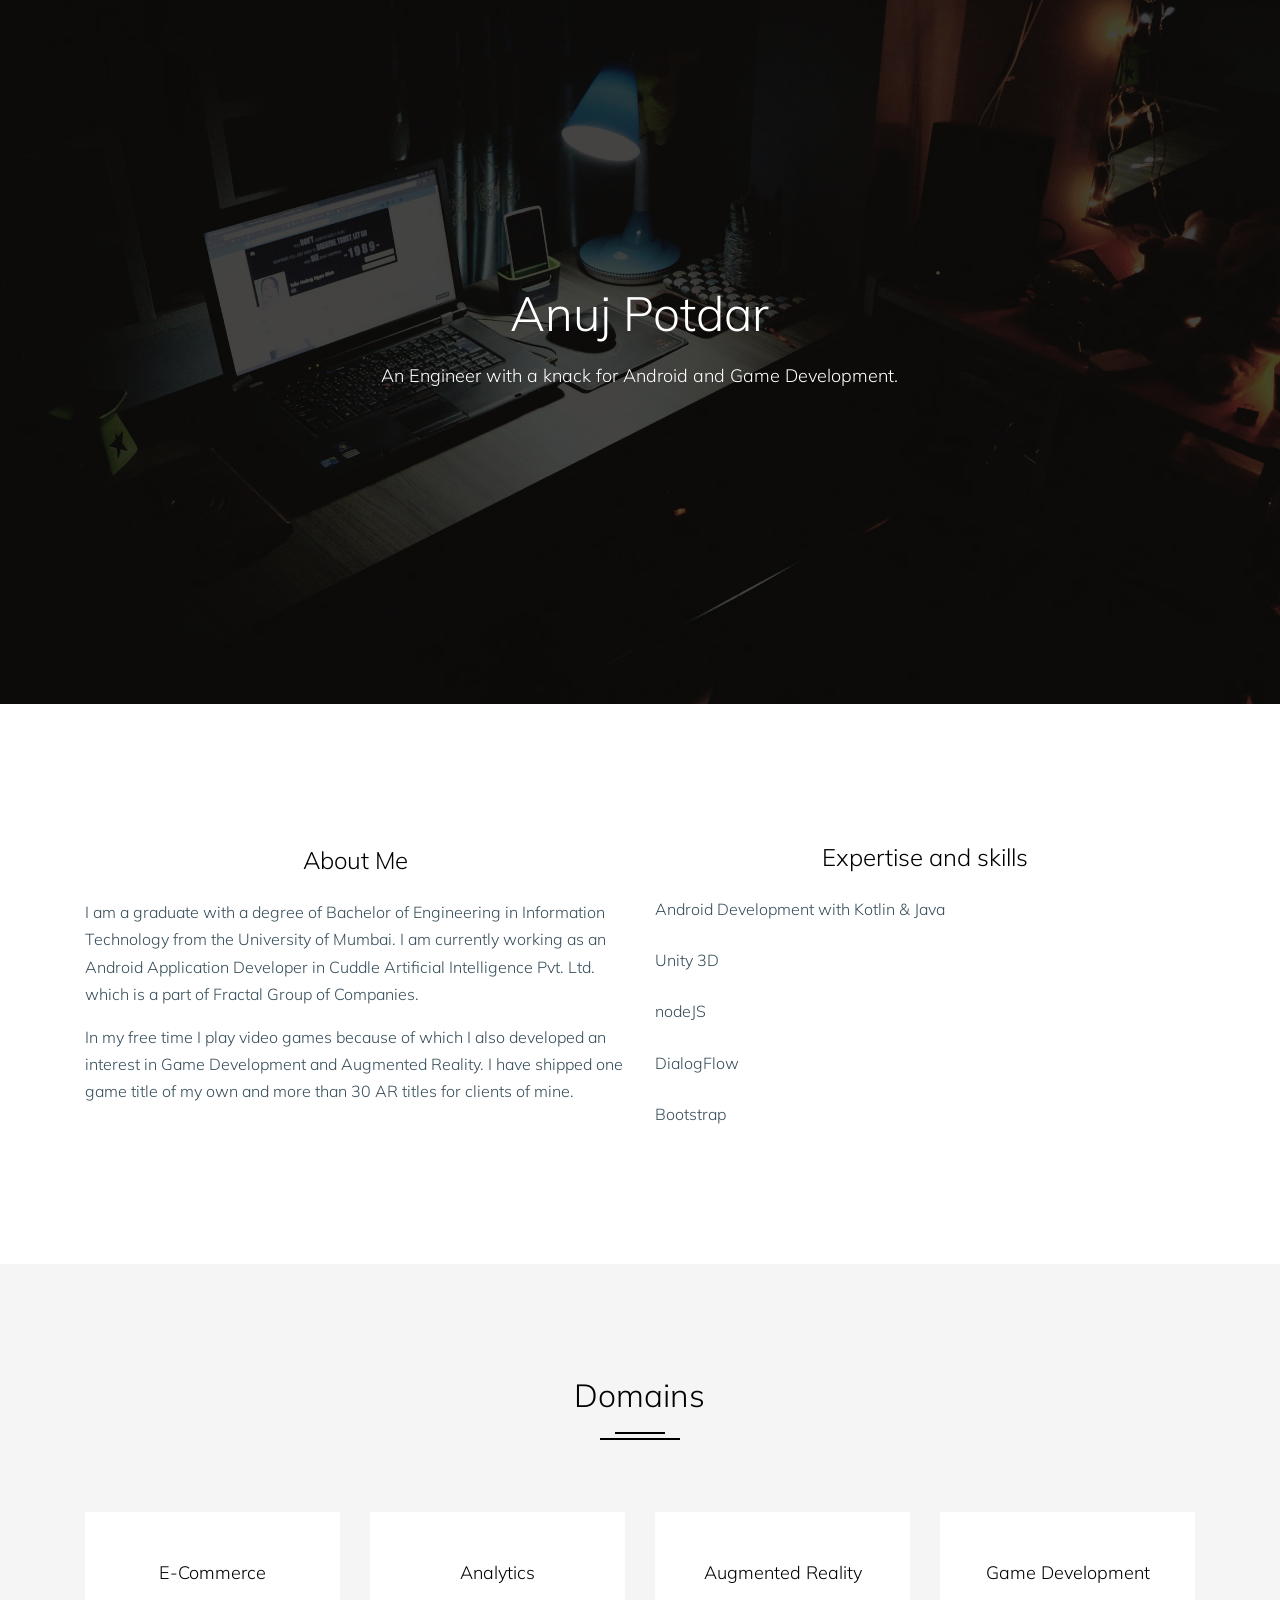
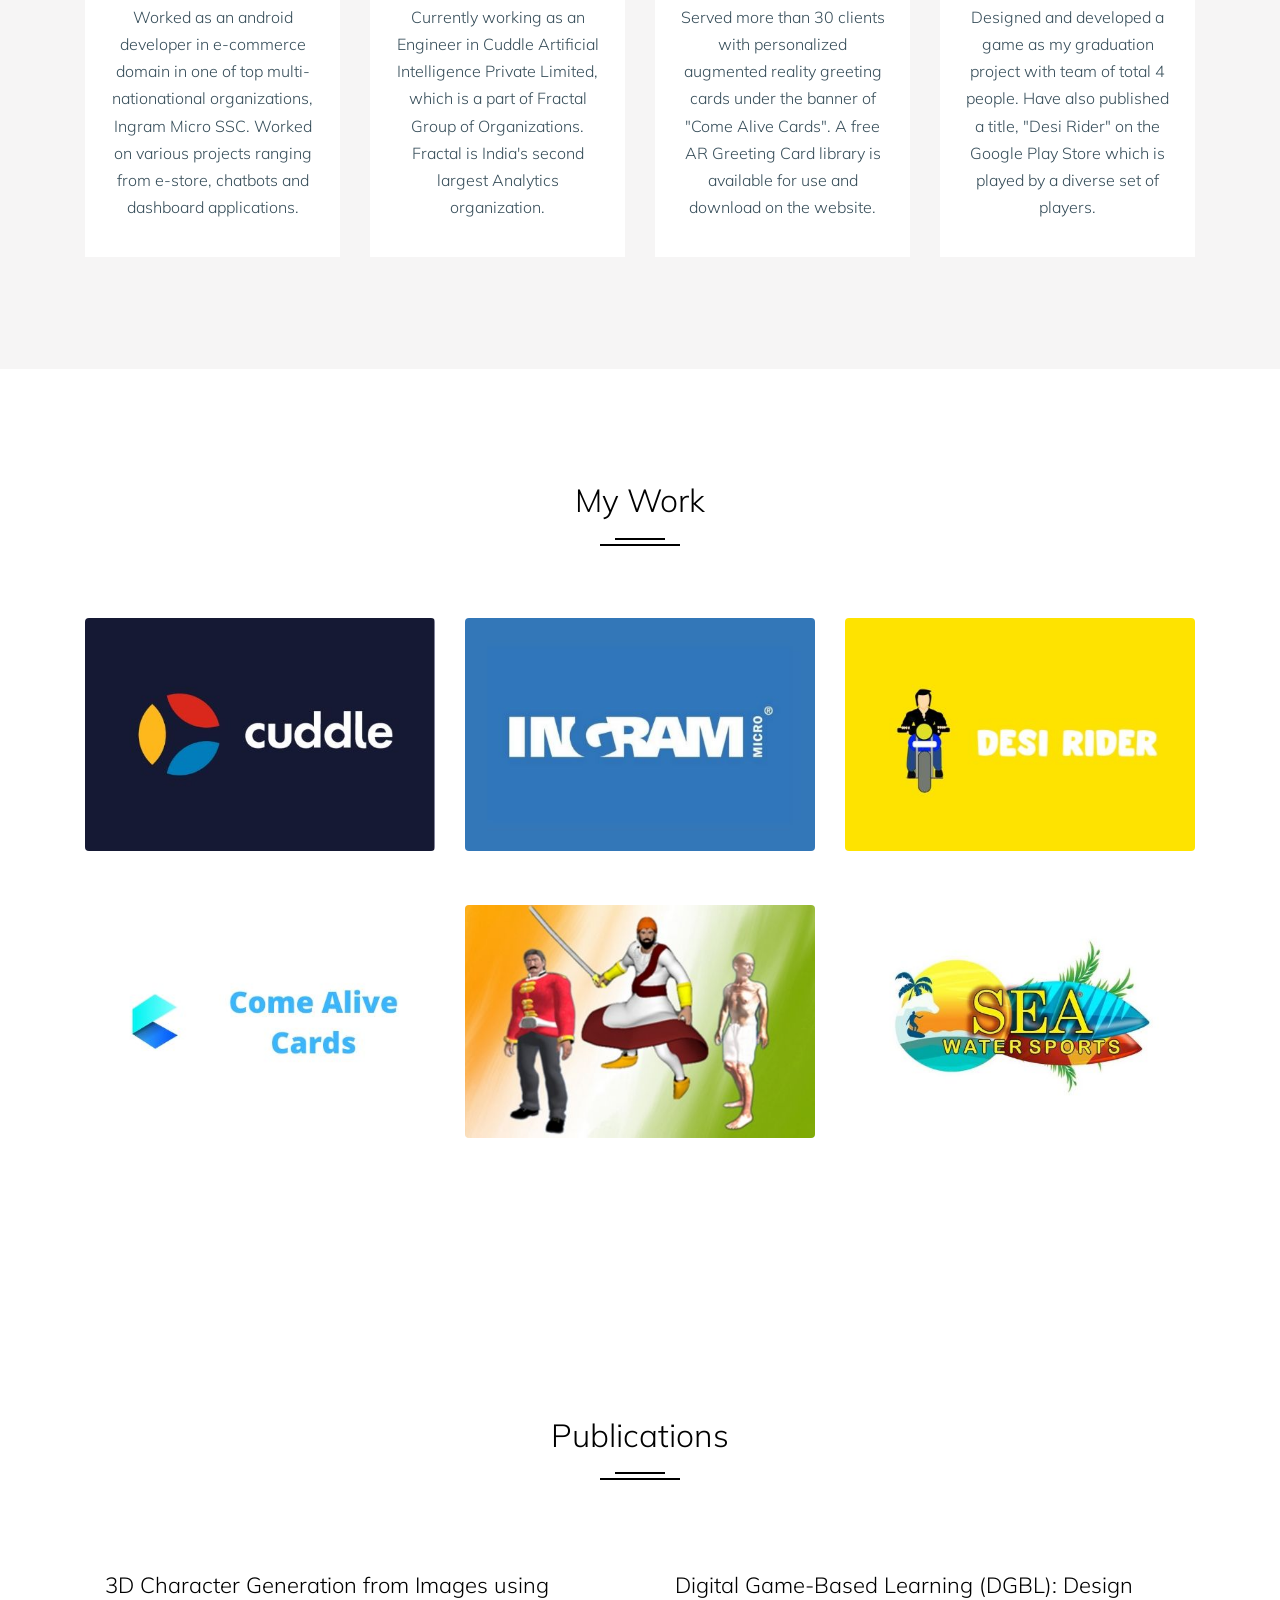
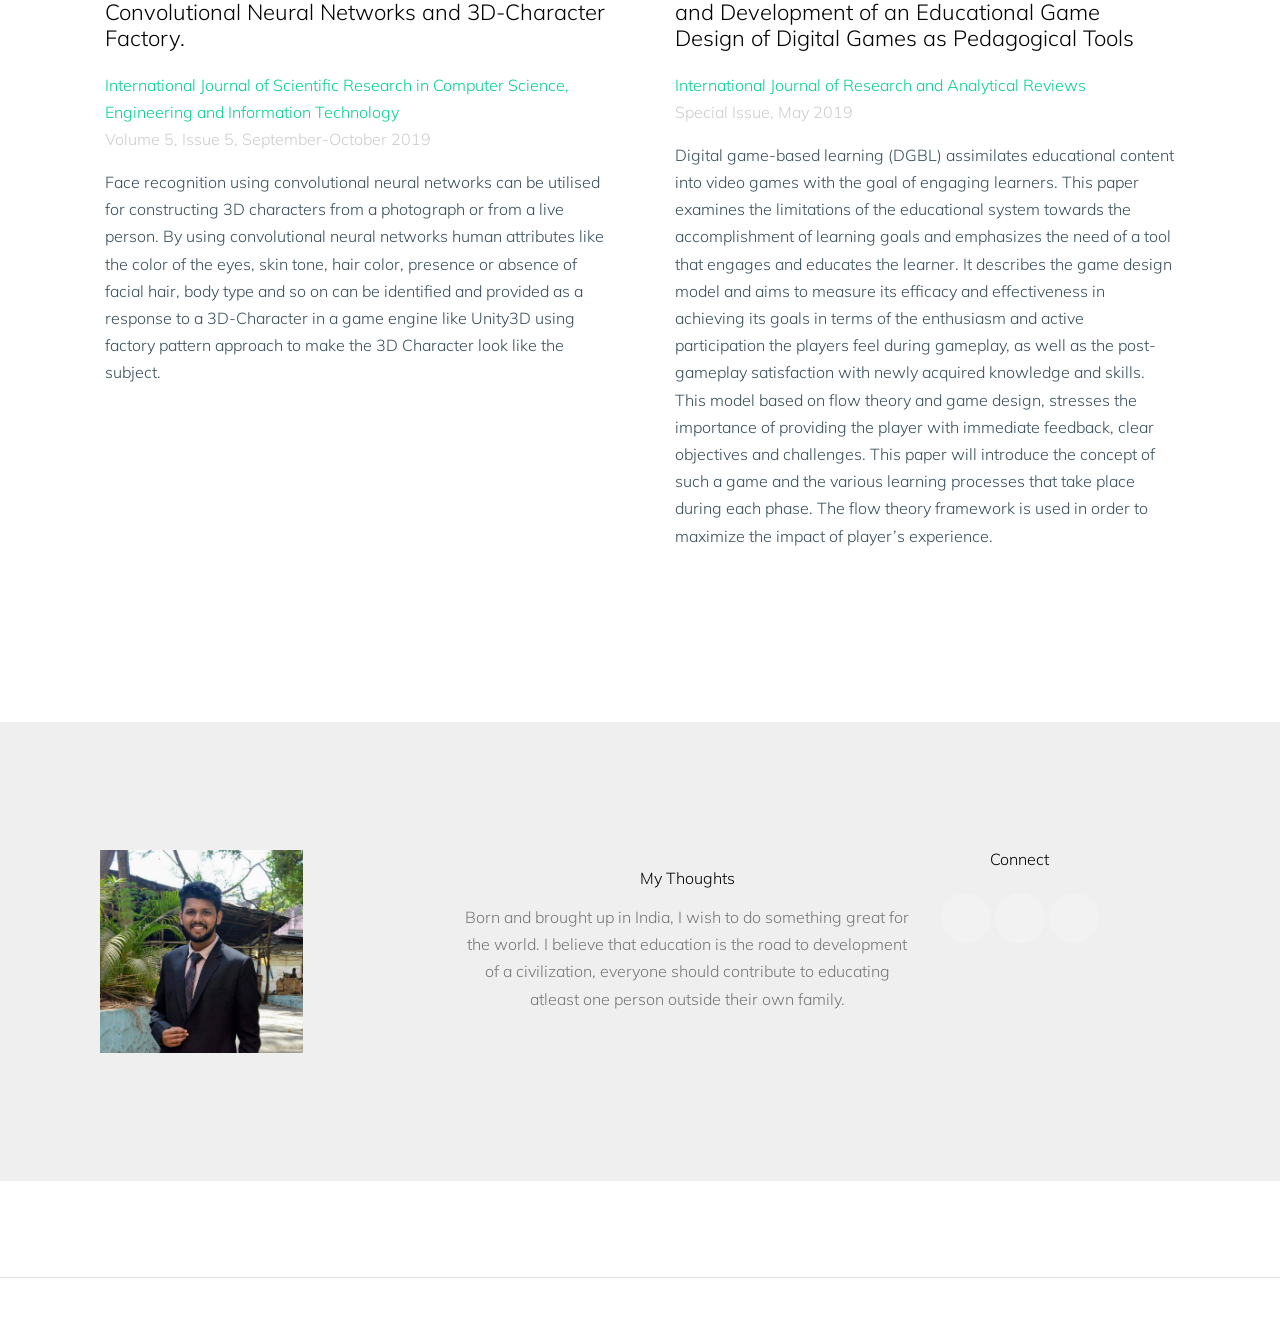
==== index.html @ a32d2bdc "site theme" ====
<!doctype html>
<html lang="en">

  <head>
    <title>Anuj Potdar</title>
    <meta charset="utf-8">
    <meta name="viewport" content="width=device-width, initial-scale=1, shrink-to-fit=no">

    <link href="https://fonts.googleapis.com/css?family=Muli:400,700" rel="stylesheet">

    <link rel="stylesheet" href="fonts/icomoon/style.css">

    <link rel="stylesheet" href="css/bootstrap.min.css">
    <link rel="stylesheet" href="css/bootstrap-datepicker.css">
    <link rel="stylesheet" href="css/jquery.fancybox.min.css">
    <link rel="stylesheet" href="css/owl.carousel.min.css">
    <link rel="stylesheet" href="css/owl.theme.default.min.css">
    <link rel="stylesheet" href="fonts/flaticon/font/flaticon.css">
    <link rel="stylesheet" href="css/aos.css">

    <meta name="theme-color" content="#000000" />
		<meta name="description" content="Anuj Potdar">
		<meta name="keywords" content="anujpotdar, anuj potdar, software developer, game developer, come alive cards, desi rider game">

    <!-- MAIN CSS -->
    <link rel="stylesheet" href="css/style.css">

  </head>

  <body data-spy="scroll" data-target=".site-navbar-target" data-offset="300">

    
    <div class="site-wrap" id="home-section">

      <div class="site-mobile-menu site-navbar-target">
        <div class="site-mobile-menu-header">
          <div class="site-mobile-menu-close mt-3">
            <span class="icon-close2 js-menu-toggle"></span>
          </div>
        </div>
        <div class="site-mobile-menu-body"></div>
      </div>



      <header class="site-navbar site-navbar-target" role="banner">

        <div class="container">
          <div class="row align-items-center position-relative">

            <div class="col-3 ">
              <div class="site-logo">
                <!-- <a href="index.html" class="font-weight-bold">Anuj.</a> -->
              </div>
            </div>

            <div class="col-9  text-right">
              

              <span class="d-inline-block d-lg-block"><a href="#" class="text-white site-menu-toggle js-menu-toggle py-5 text-white"><span class="icon-menu h3 text-white"></span></a></span>

              

              <nav class="site-navigation text-right ml-auto d-none d-lg-none" role="navigation">
                <ul class="site-menu main-menu js-clone-nav ml-auto ">
                  <li class="active"><a href="index.html" class="nav-link">Home</a></li>
                  <li><a href="index.html#aboutus" class="nav-link">About</a></li>
                  <li><a href="index.html#domains" class="nav-link">Domains</a></li>
                  <li><a href="index.html#work" class="nav-link">My Work</a></li>
                  <li><a href="index.html#publications" class="nav-link">Publications</a></li>
                </ul>
              </nav>
            </div>

            
          </div>
        </div>

      </header>

    <div class="ftco-blocks-cover-1">
      <div class="site-section-cover overlay" style="background-image: url('images/dar_setup.jpg')">
        <div class="container">
          <div class="row align-items-center justify-content-center">
            <div class="col-md-7 text-center">
              <h1 class="mb-4 text-white">Anuj Potdar</h1>
              <p class="mb-4">An Engineer with a knack for Android and Game Development.</p>
            </div>
          </div>
        </div>
      </div>
    </div>


    <div class="site-section" id="aboutus">
      <div class="container">
        <div class="row align-items-center">
          <div class="col-md-6">
            <h2 class="h4 mb-4"><center>About Me</center></h2>
            <p>I am a graduate with a degree of Bachelor of Engineering in Information Technology from the University of Mumbai. I am currently working as an Android Application Developer in Cuddle Artificial Intelligence Pvt. Ltd. which is a part of Fractal Group of Companies.</p>
            <p>In my free time I play video games because of which I also developed an interest in Game Development and Augmented Reality. I have shipped one game title of my own and more than 30 AR titles for clients of mine.</p>
          </div>
          
          <div class="col-md-6">
            <br>

            
            
            <h2 class="h4 mb-4"><center>Expertise and skills</center></h2>

            <div class="progress-wrap mb-4">
              <div class="d-flex">
                <span>Android Development with Kotlin & Java</span>
              </div>
            
            </div>

            <div class="progress-wrap mb-4">
                <div class="d-flex">
                  <span>Unity 3D</span>
                </div>
              
              </div>

            <div class="progress-wrap mb-4">
              <div class="d-flex">
                <span>nodeJS</span>
              </div>
              
            </div>

            <div class="progress-wrap mb-4">
              <div class="d-flex">
                <span>DialogFlow</span>
              </div>
              
            </div>

            <div class="progress-wrap mb-4">
              <div class="d-flex">
                <span>Bootstrap</span>
              </div>
              
            </div>

        

          </div>
        </div>
      </div>
    </div>

    <div class="site-section bg-light" id="domains">
      <div class="container">
        <div class="row mb-5">
          <div class="col-md-7 mx-auto text-center">
            <h2 class="heading-29190">Domains</h2>
          </div>
        </div>
        <div class="row">
          <div class="col-md-6 col-lg-3">
            <div class="service-29128 text-center">
              <span class="d-block wrap-icon">
                <span class="icon-shopping_cart"></span>
              </span>
              <h3>E-Commerce</h3>
              <p>Worked as an android developer in e-commerce domain in one of top multi-nationational organizations, Ingram Micro SSC. Worked on various projects ranging from e-store, chatbots and dashboard applications.</p>
            </div>
          </div>
          <div class="col-md-6 col-lg-3">
            <div class="service-29128 text-center">
              <span class="d-block wrap-icon">
                <span class="icon-pie_chart"></span>
              </span>
              <h3>Analytics</h3>
              <p>Currently working as an Engineer in Cuddle Artificial Intelligence Private Limited, which is a part of Fractal Group of Organizations. Fractal is India's second largest Analytics organization.</p>
            </div>
          </div>
          <div class="col-md-6 col-lg-3">
            <div class="service-29128 text-center">
              <span class="d-block wrap-icon">
                <span class="icon-phone_android"></span>
              </span>
              <h3>Augmented Reality</h3>
              <p>Served more than 30 clients with personalized augmented reality greeting cards under the banner of "Come Alive Cards". A free AR Greeting Card library is available for use and download on the website.</p>
            </div>
          </div>
          <div class="col-md-6 col-lg-3">
            <div class="service-29128 text-center">
              <span class="d-block wrap-icon">
                <span class="icon-games"></span>
              </span>
              <h3>Game Development</h3>
              <p>Designed and developed a game as my graduation project with team of total 4 people. Have also published a title, "Desi Rider" on the Google Play Store which is played by a diverse set of players.</p>
            </div>
          </div>
        </div>
      </div>
    </div>

    <div class="site-section" id="work">
      <div class="container">

        <div class="row mb-5">
          <div class="col-md-7 mx-auto text-center">
            <h2 class="heading-29190">My Work</h2>
          </div>
        </div>

        <div class="row">
          <div class="col-md-6 col-lg-4 mb-4">
            <div class="item web">
              <a href="cuddle.html" target="_blank" class="item-wrap">
                <span class="icon-add"></span>
                <img class="img-fluid" src="images/cuddle.jpg">
              </a>
            </div>
          </div>

          <div class="col-md-6 col-lg-4 mb-4">
            <div class="item web">
              <a href="ingram.html" target="_blank" class="item-wrap">
                <span class="icon-add"></span>
                <img class="img-fluid" src="images/ingram.jpg">
              </a>
            </div>
          </div>

          <div class="col-md-6 col-lg-4 mb-4">
            <div class="item web">
              <a href="desirider.html" target="_blank" class="item-wrap">
                <span class="icon-add"></span>
                <img class="img-fluid" src="images/desirider.jpg">
              </a>
            </div>
          </div>

          <div class="col-md-6 col-lg-4 mb-4">
            <div class="item web">
              <a href="comealivecards.html" target="_blank" class="item-wrap">
                <span class="icon-add"></span>
                <img class="img-fluid" src="images/comealivecards.jpg">
              </a>
            </div>
          </div>

          <div class="col-md-6 col-lg-4 mb-4">
            <div class="item web">
              <a href="logs.html" target="_blank" class="item-wrap">
                <span class="icon-add"></span>
                <img class="img-fluid" src="images/logs.jpg">
              </a>
            </div>
          </div>

          <div class="col-md-6 col-lg-4 mb-4">
            <div class="item web">
              <a href="seawatersports.html" target="_blank" class="item-wrap">
                <span class="icon-add"></span>
                <img class="img-fluid" src="images/seawatersports.jpg">
              </a>
            </div>
          </div>

        </div>

        
      </div>
    </div> <!-- END .site-section -->

    <div class="site-section bg-white" id="publications">
        <div class="container">
          <div class="row mb-5">
            <div class="col-md-7 mx-auto text-center">
              <h2 class="heading-29190">Publications</h2>
            </div>
          </div>
  
          <div class="row">
            <div class="col-lg-6 col-md-6 mb-4">
              <div class="post-entry-1 h-100">
              
                <div class="post-entry-1-contents">
                  <h2><a href="http://ijsrcseit.com/CSEIT195523" target="_blank">3D Character Generation from Images using Convolutional Neural Networks and 3D-Character Factory.</a></h2> 
                  <span class="meta d-inline-block mb-3"> <a href="http://ijsrcseit.com/" target="_blank">International Journal of Scientific Research in Computer Science, Engineering and Information Technology </a> <br>Volume 5, Issue 5, September-October 2019 </span>
                  <p>Face recognition using convolutional neural networks can be utilised for constructing 3D characters from a photograph or from a live person. By using convolutional neural networks human attributes like the color of the eyes, skin tone, hair color, presence or absence of facial hair, body type and so on can be identified and provided as a response to a 3D-Character in a game engine like Unity3D using factory pattern approach to make the 3D Character look like the subject.</p>
                </div>
              </div>
            </div>
  
            <div class="col-lg-6 col-md-6 mb-4">
              <div class="post-entry-1 h-100">
              

                <div class="post-entry-1-contents">
                  
                    <h2><a href="http://ijrar.com/uploads/conference/ijrar_47.pdf" target="_blank">Digital Game-Based Learning (DGBL): Design and Development of an Educational Game Design of Digital Games as Pedagogical Tools</a></h2>
                    <span class="meta d-inline-block mb-3"> <a href="http://www.ijrar.org/" target="_blank">International Journal of Research and Analytical Reviews </a> <br>Special Issue, May 2019 </span>
                    <p>Digital game-based learning (DGBL) assimilates educational content into video games with the goal of engaging learners. This paper examines the limitations of the educational system towards the accomplishment of learning goals and emphasizes the need of a tool that engages and educates the learner. It describes the game design model and aims to measure its efficacy and effectiveness in achieving its goals in terms of the enthusiasm and active participation the players feel during gameplay, as well as the post-gameplay satisfaction with newly acquired knowledge and skills. This model based on flow theory and game design, stresses the importance of providing the player with immediate feedback, clear objectives and challenges. This paper will introduce the concept of such a game and the various learning processes that take place during each phase. The flow theory framework is used in order to maximize the impact of player’s experience.</p>
                  </div>
              </div>
            </div>
          </div>
        </div>
      </div>

    <footer class="site-footer">
      <div class="container">
        <div class="row">

            <div class="col-lg-4">
                <img class="col-lg-8" src="images/anuj.jpeg">
              </div>

          <div class="col-lg-5">
            <h2 class="footer-heading mb-3"><br><center>My Thoughts</center></h2>
                <p style="text-align: center;">Born and brought up in India, I wish to do something great for the world. I believe that education is the road to development of a civilization, everyone should contribute to educating atleast one person outside their own family.</p>
          </div>
              
              

            <div class="col-lg-2">
                <h2 class="footer-heading mb-4"><center>Connect</center></h2>
                <div class="social_29128 white mb-5">
                  <center>
                  <a href="https://www.facebook.com/anizmoanuj" target="_blank"><span class="icon-facebook"></span></a>  
                  <a href="https://www.instagram.com/anuj_911/?hl=en" target="_blank"><span class="icon-instagram"></span></a>  
                  <a href="https://www.linkedin.com/in/potdaranuj/" target="_blank"><span class="icon-linkedin"></span></a>  
                </center>
                 </div>
            
              </div>
              
            </div>
          </div>
        </div>
        <div class="row pt-5 mt-5 text-center">
          <div class="col-md-12">
            <div class="border-top pt-5">
              
            </div>
          </div>

        </div>
      </div>
    </footer>

    </div>

    <script src="js/jquery-3.3.1.min.js"></script>
    <script src="js/jquery-migrate-3.0.0.js"></script>
    <script src="js/popper.min.js"></script>
    <script src="js/bootstrap.min.js"></script>
    <script src="js/owl.carousel.min.js"></script>
    <script src="js/jquery.sticky.js"></script>
    <script src="js/jquery.waypoints.min.js"></script>
    <script src="js/jquery.animateNumber.min.js"></script>
    <script src="js/jquery.fancybox.min.js"></script>
    <script src="js/jquery.stellar.min.js"></script>
    <script src="js/jquery.easing.1.3.js"></script>
    <script src="js/bootstrap-datepicker.min.js"></script>
    <script src="js/isotope.pkgd.min.js"></script>
    <script src="js/aos.js"></script>

    <script src="js/main.js"></script>

  </body>

</html>
---- fonts/flaticon/font/flaticon.css ----
/*
  	Flaticon icon font: Flaticon
  	Creation date: 23/07/2019 22:03
  	*/

@font-face {
  font-family: "Flaticon";
  src: url("./Flaticon.eot");
  src: url("./Flaticon.eot?#iefix") format("embedded-opentype"),
       url("./Flaticon.woff2") format("woff2"),
       url("./Flaticon.woff") format("woff"),
       url("./Flaticon.ttf") format("truetype"),
       url("./Flaticon.svg#Flaticon") format("svg");
  font-weight: normal;
  font-style: normal;
}

@media screen and (-webkit-min-device-pixel-ratio:0) {
  @font-face {
    font-family: "Flaticon";
    src: url("./Flaticon.svg#Flaticon") format("svg");
  }
}

[class^="flaticon-"]:before, [class*=" flaticon-"]:before,
[class^="flaticon-"]:after, [class*=" flaticon-"]:after {   
  font-family: Flaticon;
        font-weight: normal;
  font-variant: normal;
  text-transform: none;
  line-height: 1;

  /* Better Font Rendering =========== */
  -webkit-font-smoothing: antialiased;
  -moz-osx-font-smoothing: grayscale;
}

.flaticon-scissors:before { content: "\f100"; }
.flaticon-beard:before { content: "\f101"; }
.flaticon-bald:before { content: "\f102"; }
.flaticon-hair-spray:before { content: "\f103"; }
.flaticon-hair:before { content: "\f104"; }
.flaticon-barber-shop:before { content: "\f105"; }
---- css/style.css ----
/* Base */
html {
  overflow-x: hidden; }

.font-size-10 {
  font-size: 10px; }

.font-size-11 {
  font-size: 11px; }

.font-size-12 {
  font-size: 12px; }

.font-size-13 {
  font-size: 13px; }

.font-size-14 {
  font-size: 14px; }

.font-size-15 {
  font-size: 15px; }

.font-size-16 {
  font-size: 16px; }

.font-size-17 {
  font-size: 17px; }

.font-size-18 {
  font-size: 18px; }

.font-size-19 {
  font-size: 19px; }

.font-size-20 {
  font-size: 20px; }

.font-size-21 {
  font-size: 21px; }

.font-size-22 {
  font-size: 22px; }

.font-size-23 {
  font-size: 23px; }

.font-size-24 {
  font-size: 24px; }

.font-size-25 {
  font-size: 25px; }

.font-size-26 {
  font-size: 26px; }

.font-size-27 {
  font-size: 27px; }

.font-size-28 {
  font-size: 28px; }

.font-size-29 {
  font-size: 29px; }

.font-size-30 {
  font-size: 30px; }

.serif {
  font-family: "Hepta Slab", serif; }

.font-gray-1 {
  color: #f7f7f7; }

.font-gray-2 {
  color: #e9e9e9; }

.font-gray-3 {
  color: #d9d9d9; }

.font-gray-4 {
  color: #c9c9c9; }

.font-gray-5, .block-heading-1 span {
  color: #b8b8b8; }

.font-gray-6 {
  color: #a8a8a8; }

.font-gray-7 {
  color: #939393; }

.font-gray-8 {
  color: #7b7b7b; }

.font-gray-9 {
  color: #636363 #4d4d4d; }

.font-gray-10 {
  color: #353535; }

.border-gray-1 {
  border-color: #f7f7f7; }

.border-gray-2 {
  border-color: #e9e9e9; }

.border-gray-3 {
  border-color: #d9d9d9; }

.border-gray-4 {
  border-color: #c9c9c9; }

.border-gray-5 {
  border-color: #b8b8b8; }

.border-gray-6 {
  border-color: #a8a8a8; }

.border-gray-7 {
  border-color: #939393; }

.border-gray-8 {
  border-color: #7b7b7b; }

.border-gray-9 {
  border-color: #636363 #4d4d4d; }

.border-gray-10 {
  border-color: #353535; }

.bg-gray-1 {
  border-color: #f7f7f7; }

.bg-gray-2 {
  border-color: #e9e9e9; }

.bg-gray-3 {
  border-color: #d9d9d9; }

.bg-gray-4 {
  border-color: #c9c9c9; }

.bg-gray-5 {
  border-color: #b8b8b8; }

.bg-gray-6 {
  border-color: #a8a8a8; }

.bg-gray-7 {
  border-color: #939393; }

.bg-gray-8 {
  border-color: #7b7b7b; }

.bg-gray-9 {
  border-color: #636363 #4d4d4d; }

.bg-gray-10 {
  border-color: #353535; }

.letter-spacing-1 {
  letter-spacing: 0.1em; }

.letter-spacing-2 {
  letter-spacing: 0.2em; }

.border-w-1 {
  border-width: 1px; }

.border-w-2 {
  border-width: 2px; }

.border-w-3 {
  border-width: 3px; }

.border-w-4 {
  border-width: 4px; }

.border-w-5 {
  border-width: 5px; }

.primary-black--hover {
  background: #01d28e;
  color: #fff; }
  .primary-black--hover:hover {
    background: #000;
    color: #fff; }

.primary-dark--hover {
  background: #01d28e;
  color: #fff; }
  .primary-dark--hover:hover {
    background: gray;
    color: #fff; }

.primary-primary-outline--hover {
  background: #01d28e;
  color: #fff; }
  .primary-primary-outline--hover:hover {
    border-color: #01d28e;
    background: transparent; }

.primary-outline-primary--hover {
  background: transparent;
  border-color: #01d28e; }
  .primary-outline-primary--hover:hover {
    color: #fff;
    background: #01d28e; }

body {
  line-height: 1.7;
  color: #364d59 !important;
  font-weight: 300;
  font-size: 1rem; }

::-moz-selection {
  background: #000;
  color: #fff; }

::selection {
  background: #000;
  color: #fff; }

a {
  -webkit-transition: .3s all ease;
  -o-transition: .3s all ease;
  transition: .3s all ease;
  text-decoration: none; }
  a:hover {
    text-decoration: none; }

h1, h2, h3, h4, h5,
.h1, .h2, .h3, .h4, .h5 {
  font-weight: 300;
  color: #000; }

.border-2 {
  border-width: 2px; }

.text-black {
  color: #000 !important; }

.bg-black {
  background: #000 !important; }

.color-black-opacity-5 {
  color: rgba(0, 0, 0, 0.5); }

.color-white-opacity-5 {
  color: rgba(255, 255, 255, 0.5); }

.btn {
  border-radius: 30px;
  padding: 10px 20px;
  text-decoration: none;
  font-weight: bold; }
  .btn:active, .btn:focus {
    outline: none;
    -webkit-box-shadow: none;
    box-shadow: none; }
  .btn.btn-outline-white {
    border-color: #fff;
    background: transparent;
    color: #fff; }
    .btn.btn-outline-white:hover {
      background: #fff;
      border-color: #fff;
      color: #000; }

.line-height-1 {
  line-height: 1 !important; }

.bg-black {
  background: #000; }

.form-control {
  height: 55px;
  background: #fff !important;
  font-family: "Muli", -apple-system, BlinkMacSystemFont, "Segoe UI", Roboto, "Helvetica Neue", Arial, "Noto Sans", sans-serif, "Apple Color Emoji", "Segoe UI Emoji", "Segoe UI Symbol", "Noto Color Emoji"; }
  .form-control:active, .form-control:focus {
    border-color: #01d28e; }
  .form-control:hover, .form-control:active, .form-control:focus {
    -webkit-box-shadow: none !important;
    box-shadow: none !important; }

.site-section {
  padding: 2.5em 0; }
  @media (min-width: 768px) {
    .site-section {
      padding: 5em 0; } }
  .site-section.site-section-sm {
    padding: 4em 0; }

.site-footer {
  padding: 4em 0;
  background: #efefef; }
  @media (min-width: 768px) {
    .site-footer {
      padding: 8em 0; } }
  .site-footer .border-top {
    border-top: 1px solid rgba(255, 255, 255, 0.1) !important; }
  .site-footer p {
    color: #777; }
  .site-footer h2, .site-footer h3, .site-footer h4, .site-footer h5 {
    color: #000; }
  .site-footer a {
    color: #01d28e; }
    .site-footer a:hover {
      color: #000; }
  .site-footer ul li {
    margin-bottom: 10px; }
  .site-footer .footer-heading {
    font-size: 16px;
    color: #000; }

.bg-text-line {
  display: inline;
  background: #000;
  -webkit-box-shadow: 20px 0 0 #000, -20px 0 0 #000;
  box-shadow: 20px 0 0 #000, -20px 0 0 #000; }

.text-white-opacity-05 {
  color: rgba(255, 255, 255, 0.5); }

.text-black-opacity-05 {
  color: rgba(0, 0, 0, 0.5); }

.hover-bg-enlarge {
  overflow: hidden;
  position: relative; }
  @media (max-width: 991.98px) {
    .hover-bg-enlarge {
      height: auto !important; } }
  .hover-bg-enlarge > div {
    -webkit-transform: scale(1);
    -ms-transform: scale(1);
    transform: scale(1);
    -webkit-transition: .8s all ease-in-out;
    -o-transition: .8s all ease-in-out;
    transition: .8s all ease-in-out; }
  .hover-bg-enlarge:hover > div, .hover-bg-enlarge:focus > div, .hover-bg-enlarge:active > div {
    -webkit-transform: scale(1.2);
    -ms-transform: scale(1.2);
    transform: scale(1.2); }
  @media (max-width: 991.98px) {
    .hover-bg-enlarge .bg-image-md-height {
      height: 300px !important; } }

.bg-image {
  background-size: cover;
  background-position: center center;
  background-repeat: no-repeat;
  background-attachment: fixed; }
  .bg-image.overlay {
    position: relative; }
    .bg-image.overlay:after {
      position: absolute;
      content: "";
      top: 0;
      left: 0;
      right: 0;
      bottom: 0;
      z-index: 0;
      width: 100%;
      background: rgba(0, 0, 0, 0.7); }
  .bg-image > .container {
    position: relative;
    z-index: 1; }

@media (max-width: 991.98px) {
  .img-md-fluid {
    max-width: 100%; } }

@media (max-width: 991.98px) {
  .display-1, .display-3 {
    font-size: 3rem; } }

.play-single-big {
  width: 90px;
  height: 90px;
  display: inline-block;
  border: 2px solid #fff;
  color: #fff !important;
  border-radius: 50%;
  position: relative;
  -webkit-transition: .3s all ease-in-out;
  -o-transition: .3s all ease-in-out;
  transition: .3s all ease-in-out; }
  .play-single-big > span {
    font-size: 50px;
    position: absolute;
    top: 50%;
    left: 50%;
    -webkit-transform: translate(-40%, -50%);
    -ms-transform: translate(-40%, -50%);
    transform: translate(-40%, -50%); }
  .play-single-big:hover {
    width: 120px;
    height: 120px; }

.overlap-to-top {
  margin-top: -150px; }

.ul-check {
  margin-bottom: 50px; }
  .ul-check li {
    position: relative;
    padding-left: 35px;
    margin-bottom: 15px;
    line-height: 1.5; }
    .ul-check li:before {
      left: 0;
      font-size: 20px;
      top: -.3rem;
      font-family: "icomoon";
      content: "\e5ca";
      position: absolute; }
  .ul-check.white li:before {
    color: #fff; }
  .ul-check.success li:before {
    color: #01d28e; }
  .ul-check.primary li:before {
    color: #01d28e; }

.select-wrap, .wrap-icon {
  position: relative; }
  .select-wrap .icon, .wrap-icon .icon {
    position: absolute;
    right: 10px;
    top: 50%;
    -webkit-transform: translateY(-50%);
    -ms-transform: translateY(-50%);
    transform: translateY(-50%);
    font-size: 22px; }
  .select-wrap select, .wrap-icon select {
    -webkit-appearance: none;
    -moz-appearance: none;
    appearance: none;
    width: 100%; }

.top-bar {
  border-bottom: 1px solid #e9ecef !important; }

/* Navbar */
.site-navbar {
  margin-bottom: 0px;
  z-index: 1999;
  position: absolute;
  top: 0;
  width: 100%;
  padding: 1rem; }
  @media (max-width: 991.98px) {
    .site-navbar {
      padding-top: 3rem;
      padding-bottom: 3rem; } }
  .site-navbar .toggle-button {
    position: absolute;
    right: 0px; }
  .site-navbar .site-logo {
    margin: 0;
    padding: 0;
    font-size: 1.7rem; }
    .site-navbar .site-logo a {
      color: #fff; }
    @media (max-width: 991.98px) {
      .site-navbar .site-logo {
        float: left;
        position: relative; } }
  .site-navbar .site-navigation.border-bottom {
    border-bottom: 1px solid white !important; }
  .site-navbar .site-navigation .site-menu {
    margin: 0;
    padding: 0;
    margin-bottom: 0; }
    .site-navbar .site-navigation .site-menu .active {
      color: #01d28e !important; }
    .site-navbar .site-navigation .site-menu a {
      text-decoration: none !important;
      display: inline-block; }
    .site-navbar .site-navigation .site-menu > li {
      display: inline-block; }
      .site-navbar .site-navigation .site-menu > li > a {
        margin-left: 15px;
        margin-right: 15px;
        padding: 20px 0px;
        color: #fff !important;
        display: inline-block;
        text-decoration: none !important; }
        .site-navbar .site-navigation .site-menu > li > a:hover {
          color: #01d28e; }
      .site-navbar .site-navigation .site-menu > li.active > a {
        color: #01d28e !important; }
    .site-navbar .site-navigation .site-menu .has-children {
      position: relative; }
      .site-navbar .site-navigation .site-menu .has-children > a {
        position: relative;
        padding-right: 20px; }
        .site-navbar .site-navigation .site-menu .has-children > a:before {
          position: absolute;
          content: "\e313";
          font-size: 16px;
          top: 50%;
          right: 0;
          -webkit-transform: translateY(-50%);
          -ms-transform: translateY(-50%);
          transform: translateY(-50%);
          font-family: 'icomoon'; }
      .site-navbar .site-navigation .site-menu .has-children .dropdown {
        visibility: hidden;
        opacity: 0;
        top: 100%;
        position: absolute;
        text-align: left;
        border-top: 2px solid #01d28e;
        -webkit-box-shadow: 0 2px 10px -2px rgba(0, 0, 0, 0.1);
        box-shadow: 0 2px 10px -2px rgba(0, 0, 0, 0.1);
        padding: 0px 0;
        margin-top: 20px;
        margin-left: 0px;
        background: #fff;
        -webkit-transition: 0.2s 0s;
        -o-transition: 0.2s 0s;
        transition: 0.2s 0s; }
        .site-navbar .site-navigation .site-menu .has-children .dropdown.arrow-top {
          position: absolute; }
          .site-navbar .site-navigation .site-menu .has-children .dropdown.arrow-top:before {
            display: none;
            bottom: 100%;
            left: 20%;
            border: solid transparent;
            content: " ";
            height: 0;
            width: 0;
            position: absolute;
            pointer-events: none; }
          .site-navbar .site-navigation .site-menu .has-children .dropdown.arrow-top:before {
            border-color: rgba(136, 183, 213, 0);
            border-bottom-color: #fff;
            border-width: 10px;
            margin-left: -10px; }
        .site-navbar .site-navigation .site-menu .has-children .dropdown a {
          text-transform: none;
          letter-spacing: normal;
          -webkit-transition: 0s all;
          -o-transition: 0s all;
          transition: 0s all;
          color: #000 !important; }
          .site-navbar .site-navigation .site-menu .has-children .dropdown a.active {
            color: #01d28e !important;
            background: #f8f9fa; }
        .site-navbar .site-navigation .site-menu .has-children .dropdown > li {
          list-style: none;
          padding: 0;
          margin: 0;
          min-width: 200px; }
          .site-navbar .site-navigation .site-menu .has-children .dropdown > li > a {
            padding: 9px 20px;
            display: block; }
            .site-navbar .site-navigation .site-menu .has-children .dropdown > li > a:hover {
              background: #f8f9fa;
              color: #ced4da; }
          .site-navbar .site-navigation .site-menu .has-children .dropdown > li.has-children > a:before {
            content: "\e315";
            right: 20px; }
          .site-navbar .site-navigation .site-menu .has-children .dropdown > li.has-children > .dropdown, .site-navbar .site-navigation .site-menu .has-children .dropdown > li.has-children > ul {
            left: 100%;
            top: 0; }
          .site-navbar .site-navigation .site-menu .has-children .dropdown > li.has-children:hover > a, .site-navbar .site-navigation .site-menu .has-children .dropdown > li.has-children:active > a, .site-navbar .site-navigation .site-menu .has-children .dropdown > li.has-children:focus > a {
            background: #f8f9fa;
            color: #ced4da; }
      .site-navbar .site-navigation .site-menu .has-children:hover > a, .site-navbar .site-navigation .site-menu .has-children:focus > a, .site-navbar .site-navigation .site-menu .has-children:active > a {
        color: #01d28e; }
      .site-navbar .site-navigation .site-menu .has-children:hover, .site-navbar .site-navigation .site-menu .has-children:focus, .site-navbar .site-navigation .site-menu .has-children:active {
        cursor: pointer; }
        .site-navbar .site-navigation .site-menu .has-children:hover > .dropdown, .site-navbar .site-navigation .site-menu .has-children:focus > .dropdown, .site-navbar .site-navigation .site-menu .has-children:active > .dropdown {
          -webkit-transition-delay: 0s;
          -o-transition-delay: 0s;
          transition-delay: 0s;
          margin-top: 0px;
          visibility: visible;
          opacity: 1; }

.site-mobile-menu {
  width: 300px;
  position: fixed;
  right: 0;
  z-index: 2000;
  padding-top: 20px;
  background: #fff;
  height: calc(100vh);
  -webkit-transform: translateX(110%);
  -ms-transform: translateX(110%);
  transform: translateX(110%);
  -webkit-box-shadow: -10px 0 20px -10px rgba(0, 0, 0, 0.1);
  box-shadow: -10px 0 20px -10px rgba(0, 0, 0, 0.1);
  -webkit-transition: .3s all ease-in-out;
  -o-transition: .3s all ease-in-out;
  transition: .3s all ease-in-out; }
  .offcanvas-menu .site-mobile-menu {
    -webkit-transform: translateX(0%);
    -ms-transform: translateX(0%);
    transform: translateX(0%); }
  .site-mobile-menu .site-mobile-menu-header {
    width: 100%;
    float: left;
    padding-left: 20px;
    padding-right: 20px; }
    .site-mobile-menu .site-mobile-menu-header .site-mobile-menu-close {
      float: right;
      margin-top: 8px; }
      .site-mobile-menu .site-mobile-menu-header .site-mobile-menu-close span {
        font-size: 30px;
        display: inline-block;
        padding-left: 10px;
        padding-right: 0px;
        line-height: 1;
        cursor: pointer;
        -webkit-transition: .3s all ease;
        -o-transition: .3s all ease;
        transition: .3s all ease; }
        .site-mobile-menu .site-mobile-menu-header .site-mobile-menu-close span:hover {
          color: #ced4da; }
    .site-mobile-menu .site-mobile-menu-header .site-mobile-menu-logo {
      float: left;
      margin-top: 10px;
      margin-left: 0px; }
      .site-mobile-menu .site-mobile-menu-header .site-mobile-menu-logo a {
        display: inline-block;
        text-transform: uppercase; }
        .site-mobile-menu .site-mobile-menu-header .site-mobile-menu-logo a img {
          max-width: 70px; }
        .site-mobile-menu .site-mobile-menu-header .site-mobile-menu-logo a:hover {
          text-decoration: none; }
  .site-mobile-menu .site-mobile-menu-body {
    overflow-y: scroll;
    -webkit-overflow-scrolling: touch;
    position: relative;
    padding: 0 20px 20px 20px;
    height: calc(100vh - 52px);
    padding-bottom: 150px; }
  .site-mobile-menu .site-nav-wrap {
    padding: 0;
    margin: 0;
    list-style: none;
    position: relative; }
    .site-mobile-menu .site-nav-wrap a {
      padding: 10px 20px;
      display: block;
      position: relative;
      color: #212529; }
      .site-mobile-menu .site-nav-wrap a:hover {
        color: #01d28e; }
    .site-mobile-menu .site-nav-wrap li {
      position: relative;
      display: block; }
      .site-mobile-menu .site-nav-wrap li .nav-link.active {
        color: #01d28e; }
      .site-mobile-menu .site-nav-wrap li.active > a {
        color: #01d28e; }
    .site-mobile-menu .site-nav-wrap .arrow-collapse {
      position: absolute;
      right: 0px;
      top: 10px;
      z-index: 20;
      width: 36px;
      height: 36px;
      text-align: center;
      cursor: pointer;
      border-radius: 50%; }
      .site-mobile-menu .site-nav-wrap .arrow-collapse:hover {
        background: #f8f9fa; }
      .site-mobile-menu .site-nav-wrap .arrow-collapse:before {
        font-size: 12px;
        z-index: 20;
        font-family: "icomoon";
        content: "\f078";
        position: absolute;
        top: 50%;
        left: 50%;
        -webkit-transform: translate(-50%, -50%) rotate(-180deg);
        -ms-transform: translate(-50%, -50%) rotate(-180deg);
        transform: translate(-50%, -50%) rotate(-180deg);
        -webkit-transition: .3s all ease;
        -o-transition: .3s all ease;
        transition: .3s all ease; }
      .site-mobile-menu .site-nav-wrap .arrow-collapse.collapsed:before {
        -webkit-transform: translate(-50%, -50%);
        -ms-transform: translate(-50%, -50%);
        transform: translate(-50%, -50%); }
    .site-mobile-menu .site-nav-wrap > li {
      display: block;
      position: relative;
      float: left;
      width: 100%; }
      .site-mobile-menu .site-nav-wrap > li > a {
        padding-left: 20px;
        font-size: 20px; }
      .site-mobile-menu .site-nav-wrap > li > ul {
        padding: 0;
        margin: 0;
        list-style: none; }
        .site-mobile-menu .site-nav-wrap > li > ul > li {
          display: block; }
          .site-mobile-menu .site-nav-wrap > li > ul > li > a {
            padding-left: 40px;
            font-size: 16px; }
          .site-mobile-menu .site-nav-wrap > li > ul > li > ul {
            padding: 0;
            margin: 0; }
            .site-mobile-menu .site-nav-wrap > li > ul > li > ul > li {
              display: block; }
              .site-mobile-menu .site-nav-wrap > li > ul > li > ul > li > a {
                font-size: 16px;
                padding-left: 60px; }
    .site-mobile-menu .site-nav-wrap[data-class="social"] {
      float: left;
      width: 100%;
      margin-top: 30px;
      padding-bottom: 5em; }
      .site-mobile-menu .site-nav-wrap[data-class="social"] > li {
        width: auto; }
        .site-mobile-menu .site-nav-wrap[data-class="social"] > li:first-child a {
          padding-left: 15px !important; }

.sticky-wrapper {
  position: relative;
  z-index: 100;
  width: 100%;
  position: absolute;
  top: 0; }
  .sticky-wrapper .site-navbar {
    -webkit-transition: .3s all ease;
    -o-transition: .3s all ease;
    transition: .3s all ease; }
  .sticky-wrapper .site-navbar {
    background: #fff; }
    .sticky-wrapper .site-navbar ul li a {
      color: rgba(255, 255, 255, 0.7) !important; }
      .sticky-wrapper .site-navbar ul li a.active {
        color: #fff !important; }
  .sticky-wrapper.is-sticky .site-navbar {
    background: #fff;
    -webkit-box-shadow: 4px 0 20px -5px rgba(0, 0, 0, 0.2);
    box-shadow: 4px 0 20px -5px rgba(0, 0, 0, 0.2); }
    .sticky-wrapper.is-sticky .site-navbar .site-logo a {
      color: #01d28e; }
    .sticky-wrapper.is-sticky .site-navbar ul li a {
      color: #000 !important; }
      .sticky-wrapper.is-sticky .site-navbar ul li a.active {
        color: #01d28e !important; }
  .sticky-wrapper .shrink {
    padding-top: 0px !important;
    padding-bottom: 0px !important; }
    @media (max-width: 991.98px) {
      .sticky-wrapper .shrink {
        padding-top: 30px !important;
        padding-bottom: 30px !important; } }

/* Blocks */
.site-section-cover {
  position: relative;
  background-size: cover;
  background-repeat: no-repeat;
  background-position: center center; }
  .site-section-cover,
  .site-section-cover .container {
    position: relative;
    z-index: 2; }
  .site-section-cover,
  .site-section-cover .container > .row {
    height: calc(100vh - 196px);
    min-height: 677px; }
    @media (max-width: 991.98px) {
      .site-section-cover,
      .site-section-cover .container > .row {
        height: calc(70vh - 196px);
        min-height: 600px; } }
  .site-section-cover.overlay {
    position: relative; }
    .site-section-cover.overlay:before {
      position: absolute;
      content: "";
      top: 0;
      left: 0;
      right: 0;
      bottom: 0;
      background: rgba(0, 0, 0, 0.7);
      z-index: 1; }
  .site-section-cover.inner-page,
  .site-section-cover.inner-page .container > .row {
    height: auto;
    min-height: auto;
    padding: 2em 0; }
  .site-section-cover.img-bg-section {
    background-size: cover;
    background-repeat: no-repeat; }
  .site-section-cover h1 {
    font-size: 3rem;
    color: #fff;
    line-height: 1;
    font-weight: 300; }
    @media (max-width: 991.98px) {
      .site-section-cover h1 {
        font-size: 2rem; } }
  .site-section-cover p {
    font-size: 18px;
    color: #fff; }

.site-section {
  padding: 7rem 0; }
  @media (max-width: 991.98px) {
    .site-section {
      padding: 3rem 0; } }

.block-heading-1 span {
  text-transform: uppercase;
  font-size: 12px;
  letter-spacing: .1em;
  font-weight: bold; }

.block-heading-1 h2 {
  font-size: 3rem;
  color: #01d28e; }
  @media (max-width: 991.98px) {
    .block-heading-1 h2 {
      font-size: 2rem; } }

.block-feature-1-wrap {
  margin-bottom: 7rem; }
  .block-feature-1-wrap > .container > .row {
    margin-left: -18px;
    margin-right: -18px; }
    .block-feature-1-wrap > .container > .row > .col,
    .block-feature-1-wrap > .container > .row > [class*="col-"] {
      padding-right: 36px;
      padding-left: 36px; }

.block-feature-1 {
  background: #f2f2f2;
  padding: 30px 30px 30px 50px;
  position: relative; }
  .block-feature-1 h2 {
    font-size: 18px; }
  .block-feature-1 .icon {
    width: 80px;
    height: 80px;
    display: inline-block;
    border-radius: 50%;
    position: absolute;
    left: -40px;
    top: 50%;
    border: 4px solid #fff;
    -webkit-transform: translateY(-50%);
    -ms-transform: translateY(-50%);
    transform: translateY(-50%);
    text-align: center; }
    .block-feature-1 .icon > span {
      font-size: 40px;
      color: #fff;
      position: absolute;
      top: 50%;
      left: 50%;
      -webkit-transform: translate(-50%, -50%);
      -ms-transform: translate(-50%, -50%);
      transform: translate(-50%, -50%); }

.block-img-video-1-wrap .block-img-video-1 {
  position: relative;
  margin-top: -10rem; }
  @media (max-width: 991.98px) {
    .block-img-video-1-wrap .block-img-video-1 {
      margin-top: -6rem; } }

.block-img-video-1 > a {
  display: block;
  position: relative;
  cursor: pointer; }
  .block-img-video-1 > a .icon {
    position: absolute;
    width: 80px;
    height: 80px;
    border-radius: 50%;
    display: inline-block;
    top: 50%;
    left: 50%;
    -webkit-transform: translate(-50%, -50%);
    -ms-transform: translate(-50%, -50%);
    transform: translate(-50%, -50%);
    background: #fff;
    -webkit-transition: .3s all ease-in-out;
    -o-transition: .3s all ease-in-out;
    transition: .3s all ease-in-out; }
    .block-img-video-1 > a .icon > span {
      position: absolute;
      top: 50%;
      font-size: .8rem;
      left: 50%;
      -webkit-transform: translate(-50%, -50%);
      -ms-transform: translate(-50%, -50%);
      transform: translate(-50%, -50%);
      color: #000; }
  .block-img-video-1 > a:hover .icon {
    background: #fff;
    width: 90px;
    height: 90px; }

.block-counter-1 {
  text-align: center; }
  .block-counter-1 .number,
  .block-counter-1 .caption {
    display: block;
    line-height: 1; }
  .block-counter-1 .number {
    color: #01d28e;
    font-size: 4rem;
    position: relative;
    padding-bottom: 20px;
    margin-bottom: 20px; }
    @media (max-width: 991.98px) {
      .block-counter-1 .number {
        font-size: 2rem; } }
    .block-counter-1 .number:after {
      position: absolute;
      content: "";
      width: 50px;
      height: 3px;
      left: 50%;
      bottom: 0;
      -webkit-transform: translateX(-50%);
      -ms-transform: translateX(-50%);
      transform: translateX(-50%);
      background: rgba(52, 58, 64, 0.3); }
  .block-counter-1 .caption {
    font-size: 14px;
    letter-spacing: .05em; }

.block-team-member-1 {
  padding: 30px;
  border: 1px solid #e9ecef;
  background: #fff;
  position: relative;
  top: 0;
  -webkit-transition: .15s all ease-in-out;
  -o-transition: .15s all ease-in-out;
  transition: .15s all ease-in-out; }
  .block-team-member-1 figure img {
    max-width: 130px !important;
    margin-left: auto;
    margin-right: auto; }

.block-social-1 > a {
  display: inline-block;
  width: 30px;
  height: 30px;
  position: relative; }
  .block-social-1 > a span {
    position: absolute;
    top: 50%;
    left: 50%;
    -webkit-transform: translate(-50%, -50%);
    -ms-transform: translate(-50%, -50%);
    transform: translate(-50%, -50%); }

.block-testimony-1 {
  padding: 20px;
  position: relative; }
  .block-testimony-1 blockquote {
    background: #fff;
    padding: 30px;
    font-style: italic;
    font-size: 18px;
    color: #000;
    font-family: 'Georgia', Times, serif;
    position: relative; }
  .block-testimony-1 figure {
    position: relative;
    padding-top: 20px; }
    .block-testimony-1 figure:before {
      position: absolute;
      content: "";
      width: 50px;
      left: 50%;
      display: none;
      top: 0;
      -webkit-transform: translateX(-50%);
      -ms-transform: translateX(-50%);
      transform: translateX(-50%);
      background: #01d28e;
      height: 2px; }
    .block-testimony-1 figure img {
      max-width: 60px; }
  .block-testimony-1 h3 {
    font-size: 18px; }

.block-13 .owl-nav {
  display: none; }

.block-13 .owl-dots {
  text-align: center;
  position: relative;
  bottom: -30px; }
  .block-13 .owl-dots .owl-dot {
    display: inline-block; }
    .block-13 .owl-dots .owl-dot span {
      display: inline-block;
      width: 7px;
      height: 7px;
      border-radius: 4px;
      background: #cccccc;
      -webkit-transition: 0.3s all cubic-bezier(0.32, 0.71, 0.53, 0.53);
      -o-transition: 0.3s all cubic-bezier(0.32, 0.71, 0.53, 0.53);
      transition: 0.3s all cubic-bezier(0.32, 0.71, 0.53, 0.53);
      margin: 3px; }
    .block-13 .owl-dots .owl-dot.active span {
      background: #01d28e; }

.post-entry {
  background: #fff;
  padding: 30px;
  border: 1px solid #e6e6e6;
  border-radius: 4px;
  -webkit-transition: .3s all ease;
  -o-transition: .3s all ease;
  transition: .3s all ease; }
  .post-entry:hover {
    -webkit-box-shadow: 0 5px 15px -5px rgba(0, 0, 0, 0.1);
    box-shadow: 0 5px 15px -5px rgba(0, 0, 0, 0.1); }
  .post-entry h2 {
    font-size: 20px; }
  .post-entry *:last-child {
    margin-bottom: 0; }

.by {
  color: #000;
  border-bottom: 1px dotted #ccc; }
  .by:hover {
    border-bottom: 1px dotted #01d28e; }

.form-control {
  border: none;
  border: 1px solid #e6e6e6; }
  .form-control:hover, .form-control:active, .form-control:focus {
    border: 1px solid #666666; }

.sidebar-box {
  margin-bottom: 30px;
  padding: 25px;
  font-size: 15px;
  width: 100%;
  float: left;
  background: #fff; }
  .sidebar-box *:last-child {
    margin-bottom: 0; }
  .sidebar-box h3 {
    font-size: 18px;
    margin-bottom: 15px; }

.categories li,
.sidelink li {
  position: relative;
  margin-bottom: 10px;
  padding-bottom: 10px;
  border-bottom: 1px dotted #dee2e6;
  list-style: none; }
  .categories li:last-child,
  .sidelink li:last-child {
    margin-bottom: 0;
    border-bottom: none;
    padding-bottom: 0; }
  .categories li a,
  .sidelink li a {
    display: block; }
    .categories li a span,
    .sidelink li a span {
      position: absolute;
      right: 0;
      top: 0;
      color: #ccc; }
  .categories li.active a,
  .sidelink li.active a {
    color: #000;
    font-style: italic; }

.comment-form-wrap {
  clear: both; }

.comment-list {
  padding: 0;
  margin: 0; }
  .comment-list .children {
    padding: 50px 0 0 40px;
    margin: 0;
    float: left;
    width: 100%; }
  .comment-list li {
    padding: 0;
    margin: 0 0 30px 0;
    float: left;
    width: 100%;
    clear: both;
    list-style: none; }
    .comment-list li .vcard {
      width: 80px;
      float: left; }
      .comment-list li .vcard img {
        width: 50px;
        border-radius: 50%; }
    .comment-list li .comment-body {
      float: right;
      width: calc(100% - 80px); }
      .comment-list li .comment-body h3 {
        font-size: 20px;
        color: #000; }
      .comment-list li .comment-body .meta {
        text-transform: uppercase;
        font-size: 13px;
        letter-spacing: .1em;
        color: #ccc; }
      .comment-list li .comment-body .reply {
        padding: 5px 10px;
        background: #e6e6e6;
        color: #000;
        text-transform: uppercase;
        font-size: 14px; }
        .comment-list li .comment-body .reply:hover {
          color: #000;
          background: #e3e3e3; }

.search-form {
  background: #f7f7f7;
  padding: 10px; }
  .search-form .form-group {
    position: relative; }
    .search-form .form-group input {
      padding-right: 50px; }
  .search-form .icon {
    position: absolute;
    top: 50%;
    right: 20px;
    -webkit-transform: translateY(-50%);
    -ms-transform: translateY(-50%);
    transform: translateY(-50%); }

.post-meta {
  font-size: 13px;
  text-transform: uppercase;
  letter-spacing: .2em; }
  .post-meta a {
    color: #fff;
    border-bottom: 1px solid rgba(255, 255, 255, 0.5); }

.slide {
  height: 100vh;
  min-height: 900px;
  background-size: cover; }

.border-w-2 {
  border-width: 2px !important; }

.block__73694 .block__73422 {
  background-size: cover;
  background-position: center center;
  background-repeat: no-repeat; }
  @media (max-width: 991.98px) {
    .block__73694 .block__73422 {
      height: 400px; } }

@media (max-width: 991.98px) {
  .slide-one-item .owl-nav {
    display: none; } }

.slide-one-item .owl-nav .owl-prev,
.slide-one-item .owl-nav .owl-next {
  position: absolute;
  top: 50%;
  -webkit-transform: translateY(-50%);
  -ms-transform: translateY(-50%);
  transform: translateY(-50%);
  font-size: 2rem;
  color: rgba(255, 255, 255, 0.4); }
  .slide-one-item .owl-nav .owl-prev:hover,
  .slide-one-item .owl-nav .owl-next:hover {
    color: #fff; }

.slide-one-item .owl-nav .owl-prev {
  left: 20px; }

.slide-one-item .owl-nav .owl-next {
  right: 20px; }

.slide-one-item .owl-dots {
  position: absolute;
  bottom: 20px;
  width: 100%;
  text-align: center;
  z-index: 2; }
  .slide-one-item .owl-dots .owl-dot {
    display: inline-block; }
    .slide-one-item .owl-dots .owl-dot > span {
      -webkit-transition: 0.3s all cubic-bezier(0.32, 0.71, 0.53, 0.53);
      -o-transition: 0.3s all cubic-bezier(0.32, 0.71, 0.53, 0.53);
      transition: 0.3s all cubic-bezier(0.32, 0.71, 0.53, 0.53);
      display: inline-block;
      width: 7px;
      height: 7px;
      border-radius: 4px;
      background: rgba(255, 255, 255, 0.4);
      margin: 3px; }
    .slide-one-item .owl-dots .owl-dot.active > span {
      width: 20px;
      background: #fff; }

.footer-suscribe-form .form-control {
  color: #000; }
  .footer-suscribe-form .form-control:hover, .footer-suscribe-form .form-control:active, .footer-suscribe-form .form-control:focus {
    color: #000 !important; }

.footer-suscribe-form .btn {
  color: #fff; }

.ftco-blocks-cover-1 .ftco-service-image-1 {
  margin-top: -70px;
  position: static; }

.ftco-cover-1 {
  background-size: cover;
  background-position: center center;
  background-repeat: no-repeat; }
  .ftco-cover-1, .ftco-cover-1 .container > .row {
    height: 100vh;
    min-height: 900px; }
  .ftco-cover-1.innerpage, .ftco-cover-1.innerpage .container > .row {
    height: 90vh;
    min-height: 700px; }
  .ftco-cover-1 > .container {
    position: relative; }
  .ftco-cover-1.overlay {
    position: relative; }
    .ftco-cover-1.overlay:before {
      content: "";
      position: absolute;
      top: 0;
      left: 0;
      right: 0;
      bottom: 0;
      opacity: .5;
      background: #000; }
    .ftco-cover-1.overlay h1 {
      color: #fff;
      font-size: 3rem; }
    .ftco-cover-1.overlay p {
      color: #fff; }
      .ftco-cover-1.overlay p a {
        color: #fff;
        font-weight: 700; }
        .ftco-cover-1.overlay p a:hover {
          text-decoration: none; }
    .ftco-cover-1.overlay form .form-control,
    .ftco-cover-1.overlay form .btn {
      height: 55px;
      border-radius: 4px; }
    .ftco-cover-1.overlay form .form-control {
      padding-left: 20px;
      padding-right: 20px;
      border-color: transparent;
      margin-right: 10px; }
    .ftco-cover-1.overlay form .btn {
      border-color: transparent; }

.owl-all .owl-dots {
  text-align: center;
  margin-top: 30px; }
  .owl-all .owl-dots .owl-dot {
    display: inline-block; }
    .owl-all .owl-dots .owl-dot > span {
      display: inline-block;
      width: 7px;
      height: 7px;
      background: #ccc;
      margin: 5px;
      border-radius: 50%; }
    .owl-all .owl-dots .owl-dot.active > span {
      background: #01d28e; }

@media (min-width: 992px) {
  .owl-all .owl-nav,
  .owl-all .owl-dots {
    display: none; }
  .owl-all .owl-stage {
    -webkit-transform: none !important;
    -ms-transform: none !important;
    transform: none !important;
    width: 120% !important;
    padding-top: 10px; }
  .owl-all .owl-carousel .owl-stage-outer {
    width: 100%;
    overflow: visible; }
  .owl-all .owl-stage-outer > .owl-stage > .owl-item {
    display: -ms-inline-grid;
    display: inline-grid;
    float: none;
    margin-bottom: 30px; } }

.blog-entry .blog-thumbnail {
  -webkit-box-flex: 0;
  -ms-flex: 0 0 150px;
  flex: 0 0 150px;
  margin-right: 20px; }
  .blog-entry .blog-thumbnail img {
    border-radius: 4px; }

.blog-entry .blog-excerpt a {
  color: #000; }
  .blog-entry .blog-excerpt a:hover {
    color: #01d28e; }

.bg-light {
  background-color: #f6f5f5 !important; }

.post-entry-1 .meta {
  color: #ccc; }

.post-entry-1 .post-entry-1-contents {
  background: #fff;
  padding: 20px; }
  .post-entry-1 .post-entry-1-contents h2 {
    font-size: 22px;
    margin-bottom: 20px; }
    .post-entry-1 .post-entry-1-contents h2 a {
      color: #000; }
      .post-entry-1 .post-entry-1-contents h2 a:hover {
        color: #01d28e; }

.post-entry-1.person-1 {
  text-align: center; }
  .post-entry-1.person-1 img {
    width: 90px;
    border-radius: 50%;
    margin: 0 auto -45px auto; }
  .post-entry-1.person-1 .post-entry-1-contents {
    padding-top: 4rem; }

/* carrent */
.feature-car-rent-box-1 {
  position: relative;
  padding: 30px;
  background: #fff; }
  .feature-car-rent-box-1:before {
    content: "";
    position: absolute;
    top: 0;
    left: 0;
    right: 0;
    height: 10px;
    width: 100%;
    background: #01d28e; }
  .feature-car-rent-box-1 ul {
    padding: 0;
    margin: 0; }
    .feature-car-rent-box-1 ul li {
      display: block;
      padding: 20px 0;
      list-style: none;
      border-bottom: 1px solid #efefef;
      margin: 0;
      position: relative; }
      .feature-car-rent-box-1 ul li .spec {
        position: absolute;
        right: 0; }
      .feature-car-rent-box-1 ul li:last-child {
        border-bottom: none; }

.trip-form {
  padding: 40px 30px;
  background: #fff;
  position: relative;
  margin-top: -90px;
  -webkit-box-shadow: 0 0 10px 0px rgba(0, 0, 0, 0.1);
  box-shadow: 0 0 10px 0px rgba(0, 0, 0, 0.1); }
  .trip-form h3 {
    font-size: 20px;
    margin-bottom: 30px;
    color: #000; }

.item-1 {
  border-radius: 4px;
  position: relative;
  overflow: hidden;
  background: #fff; }
  .item-1 .item-1-contents {
    padding: 30px;
    border: 1px solid #ccc;
    border-bottom-left-radius: 4px;
    border-bottom-right-radius: 4px;
    border-top: none;
    position: relative; }
    .item-1 .item-1-contents ul {
      list-style: none;
      display: block;
      margin: 0;
      padding: 0; }
      .item-1 .item-1-contents ul li {
        list-style: none;
        margin: 0 0 10px 0;
        padding: 0;
        position: relative; }
        .item-1 .item-1-contents ul li .price {
          -webkit-box-flex: 0;
          -ms-flex: 0 0 90px;
          flex: 0 0 90px;
          text-align: right; }
    .item-1 .item-1-contents h3 {
      position: relative;
      color: #01d28e;
      padding-bottom: 30px;
      margin-bottom: 30px; }
      .item-1 .item-1-contents h3:after {
        left: 0;
        bottom: 0;
        content: "";
        width: 40px;
        height: 2px;
        background: #01d28e;
        position: absolute; }

.how-it-works .step {
  width: 20%;
  display: inline-block;
  text-align: center;
  position: relative; }
  .how-it-works .step:after {
    width: 100%;
    height: 4px;
    content: "";
    position: absolute;
    z-index: -1;
    top: 25px;
    background: #01d28e; }
  .how-it-works .step:last-child:after {
    display: none; }
  .how-it-works .step .number {
    z-index: 1;
    width: 50px;
    height: 50px;
    border: 4px solid #01d28e;
    background: #fff;
    border-radius: 50%;
    color: #01d28e;
    display: block;
    position: relative;
    margin: 0 auto 10px auto; }
    .how-it-works .step .number > span {
      position: absolute;
      top: 50%;
      left: 50%;
      -webkit-transform: translate(-50%, -50%);
      -ms-transform: translate(-50%, -50%);
      transform: translate(-50%, -50%);
      font-size: 1.3rem;
      color: #01d28e; }
  .how-it-works .step .caption {
    display: block; }

.service-1 {
  text-align: center; }
  .service-1 .service-1-icon {
    background: #01d28e;
    width: 90px;
    height: 90px;
    margin-bottom: 20px;
    position: relative;
    display: inline-block;
    border: 4px solid #01d28e;
    border-radius: 50%;
    color: #fff; }
    .service-1 .service-1-icon > span {
      position: absolute;
      top: 50%;
      left: 50%;
      -webkit-transform: translate(-50%, -50%);
      -ms-transform: translate(-50%, -50%);
      transform: translate(-50%, -50%);
      font-size: 3rem; }
  .service-1 .service-1-contents h3, .service-1 .service-1-contents p {
    color: #fff; }
  .service-1 .service-1-contents h3 {
    margin-bottom: 10px;
    font-size: 20px; }
  .service-1.dark .service-1-contents h3, .service-1.dark .service-1-contents p {
    color: #000; }
  .service-1.dark .service-1-contents h3 {
    margin-bottom: 10px;
    font-size: 20px; }
  .service-1.dark .service-1-contents h3, .service-1.dark .service-1-contents p {
    color: #000; }

.section-3 {
  background-size: cover;
  background-position: center;
  background-repeat: no-repeat;
  position: relative; }
  .section-3 > .container {
    z-index: 2; }
  .section-3:before {
    position: absolute;
    top: 0;
    left: 0;
    right: 0;
    bottom: 0;
    content: "";
    background-color: rgba(0, 0, 0, 0.5); }

.testimonial-2 {
  background: #fff;
  padding: 30px; }
  .testimonial-2 blockquote {
    font-size: 1.3rem; }
  .testimonial-2 .v-card img {
    width: 50px;
    -webkit-box-flex: 0;
    -ms-flex: 0 0 50px;
    flex: 0 0 50px;
    border-radius: 50%; }

/* barberz */
.scissors {
  position: relative;
  padding-bottom: 30px;
  margin-bottom: 30px;
  font-size: 3rem;
  color: #01d28e; }
  @media (max-width: 991.98px) {
    .scissors {
      font-size: 2rem; } }
  .scissors:after {
    bottom: 0;
    left: 0;
    font-size: 22px;
    content: "\f0c4";
    font-family: 'icomoon';
    position: absolute;
    color: #ccc; }
  .scissors.primary-color-icon:after {
    color: #01d28e; }
  .scissors.text-center:after {
    left: 50%;
    -webkit-transform: translateX(-50%);
    -ms-transform: translateX(-50%);
    transform: translateX(-50%); }

.nonloop-block-13 .owl-nav {
  display: none; }

.nonloop-block-13 .owl-stage {
  display: -webkit-box;
  display: -ms-flexbox;
  display: flex; }
  .nonloop-block-13 .owl-stage .owl-item {
    height: 100% !important; }

.hair-style .place {
  display: block;
  -webkit-transition: .3s all ease;
  -o-transition: .3s all ease;
  transition: .3s all ease; }
  .hair-style .place:hover, .hair-style .place:focus {
    opacity: .7; }
  .hair-style .place img {
    max-width: 100%;
    margin-bottom: 20px; }
  .hair-style .place h2 {
    font-size: 18px;
    line-height: 1.5; }
  .hair-style .place p {
    font-size: 13px;
    color: #ccc; }

.img-years {
  position: relative;
  display: block; }
  .img-years .year {
    width: 150px;
    height: 150px;
    border-radius: 50%;
    background: #01d28e;
    position: absolute;
    right: 0;
    bottom: 0;
    -webkit-transform: translate(50%, 50%);
    -ms-transform: translate(50%, 50%);
    transform: translate(50%, 50%); }
    @media (max-width: 991.98px) {
      .img-years .year {
        position: relative;
        -webkit-transform: translate(0%, 0%);
        -ms-transform: translate(0%, 0%);
        transform: translate(0%, 0%);
        margin: -30px auto 0 auto; } }
    .img-years .year > span {
      width: 100%;
      color: #fff;
      text-align: center;
      position: absolute;
      top: 50%;
      left: 50%;
      font-size: 3rem;
      display: block;
      line-height: 1;
      -webkit-transform: translate(-50%, -50%);
      -ms-transform: translate(-50%, -50%);
      transform: translate(-50%, -50%); }
      .img-years .year > span > span {
        line-height: 1.2;
        display: block;
        font-size: .8rem; }

.bg-img-1 {
  background-size: cover;
  background-position: center;
  background-repeat: no-repeat;
  width: 50%;
  height: 350px; }

.block_75651 {
  padding: 30px; }

.subtitle-39293 {
  color: #01d28e; }

.item {
  border: none;
  margin-bottom: 30px;
  border-radius: 4px; }

.item a {
  display: block;
  overflow: hidden;
  position: relative;
  border-radius: 4px; }

.item a img {
  position: relative;
  -webkit-transform: scale(1);
  -ms-transform: scale(1);
  transform: scale(1);
  -webkit-transition: .3s all ease-in-out;
  -o-transition: .3s all ease-in-out;
  transition: .3s all ease-in-out; }

.item .item-wrap {
  display: block;
  position: relative; }

.item .item-wrap:after {
  z-index: 2;
  position: absolute;
  content: "";
  top: 0;
  left: 0;
  right: 0;
  bottom: 0;
  background: rgba(0, 0, 0, 0.4);
  visibility: hidden;
  opacity: 0;
  -webkit-transition: .3s all ease-in-out;
  -o-transition: .3s all ease-in-out;
  transition: .3s all ease-in-out; }

.item .item-wrap > span {
  position: absolute;
  top: 50%;
  left: 50%;
  z-index: 3;
  -webkit-transform: translate(-50%, -50%) scale(0);
  -ms-transform: translate(-50%, -50%) scale(0);
  transform: translate(-50%, -50%) scale(0);
  color: #fff;
  font-size: 1.7rem;
  opacity: 0;
  visibility: hidden;
  -webkit-transition: .3s all ease;
  -o-transition: .3s all ease;
  transition: .3s all ease; }

.item .item-wrap:hover:after {
  opacity: 1;
  visibility: visible; }

.item .item-wrap:hover span {
  margin-top: 0px;
  opacity: 1;
  visibility: visible;
  -webkit-transform: translate(-50%, -50%) scale(1);
  -ms-transform: translate(-50%, -50%) scale(1);
  transform: translate(-50%, -50%) scale(1); }

.item:hover a img {
  -webkit-transform: scale(1.05);
  -ms-transform: scale(1.05);
  transform: scale(1.05);
  -webkit-transition: .3s all ease-in-out;
  -o-transition: .3s all ease-in-out;
  transition: .3s all ease-in-out; }

.quote-29281 {
  border-left: 10px solid #01d28e;
  padding-left: 30px; }

.about-me p {
  color: rgba(255, 255, 255, 0.5); }

.social_29128 a {
  display: inline-block;
  width: 50px;
  height: 50px;
  border-radius: 50%;
  background: rgba(1, 210, 142, 0.2);
  position: relative; }
  .social_29128 a span {
    position: absolute;
    top: 50%;
    left: 50%;
    -webkit-transform: translate(-50%, -50%);
    -ms-transform: translate(-50%, -50%);
    transform: translate(-50%, -50%); }

.social_29128.white a {
  background: rgba(255, 255, 255, 0.2); }
  .social_29128.white a span {
    color: #01d28e; }
  .social_29128.white a:hover {
    background: #fff; }

.btn-video_38929 {
  position: relative;
  display: block; }
  .btn-video_38929:before {
    position: absolute;
    content: "";
    background: rgba(0, 0, 0, 0.2);
    top: 0;
    left: 0;
    right: 0;
    bottom: 0; }
  .btn-video_38929 > span {
    z-index: 2;
    position: absolute;
    width: 70px;
    height: 70px;
    border-radius: 50%;
    top: 50%;
    left: 50%;
    -webkit-transform: translate(-50%, -50%);
    -ms-transform: translate(-50%, -50%);
    transform: translate(-50%, -50%);
    border: 2px solid white; }
    .btn-video_38929 > span > span {
      color: #fff;
      font-size: 1rem;
      position: absolute;
      top: 50%;
      left: 50%;
      -webkit-transform: translate(-50%, -50%);
      -ms-transform: translate(-50%, -50%);
      transform: translate(-50%, -50%); }

.quote_39823 p {
  font-size: 18px;
  font-style: italic; }

.service-29128 {
  background-color: #fff;
  padding: 20px;
  -webkit-transition: .3s all ease;
  -o-transition: .3s all ease;
  transition: .3s all ease; }
  .service-29128:hover {
    -webkit-box-shadow: 0 4px 30px -5px rgba(0, 0, 0, 0.2);
    box-shadow: 0 4px 30px -5px rgba(0, 0, 0, 0.2); }
  .service-29128 .wrap-icon {
    margin-bottom: 30px; }
    .service-29128 .wrap-icon > span {
      font-size: 30px; }
  .service-29128 h3 {
    font-size: 18px;
    margin-bottom: 20px; }

.heading-29190 {
  position: relative;
  padding-bottom: 20px;
  margin-bottom: 30px; }
  .heading-29190:before, .heading-29190:after {
    position: absolute;
    content: "";
    width: 50px;
    height: 2px;
    background: #000;
    left: 50%;
    -webkit-transform: translateX(-50%);
    -ms-transform: translateX(-50%);
    transform: translateX(-50%);
    bottom: 0; }
  .heading-29190:before {
    bottom: -6px;
    width: 80px; }

.fact-39281 .wrap-icon {
  -webkit-box-flex: 0;
  -ms-flex: 0 0 40px;
  flex: 0 0 40px;
  font-size: 40px; }
  .fact-39281 .wrap-icon span {
    line-height: 0; }

.fact-39281 .text span {
  font-size: 16px;
  line-height: 1; }

.person-pic-39219 img {
  border-radius: 50%;
  width: 70px; }
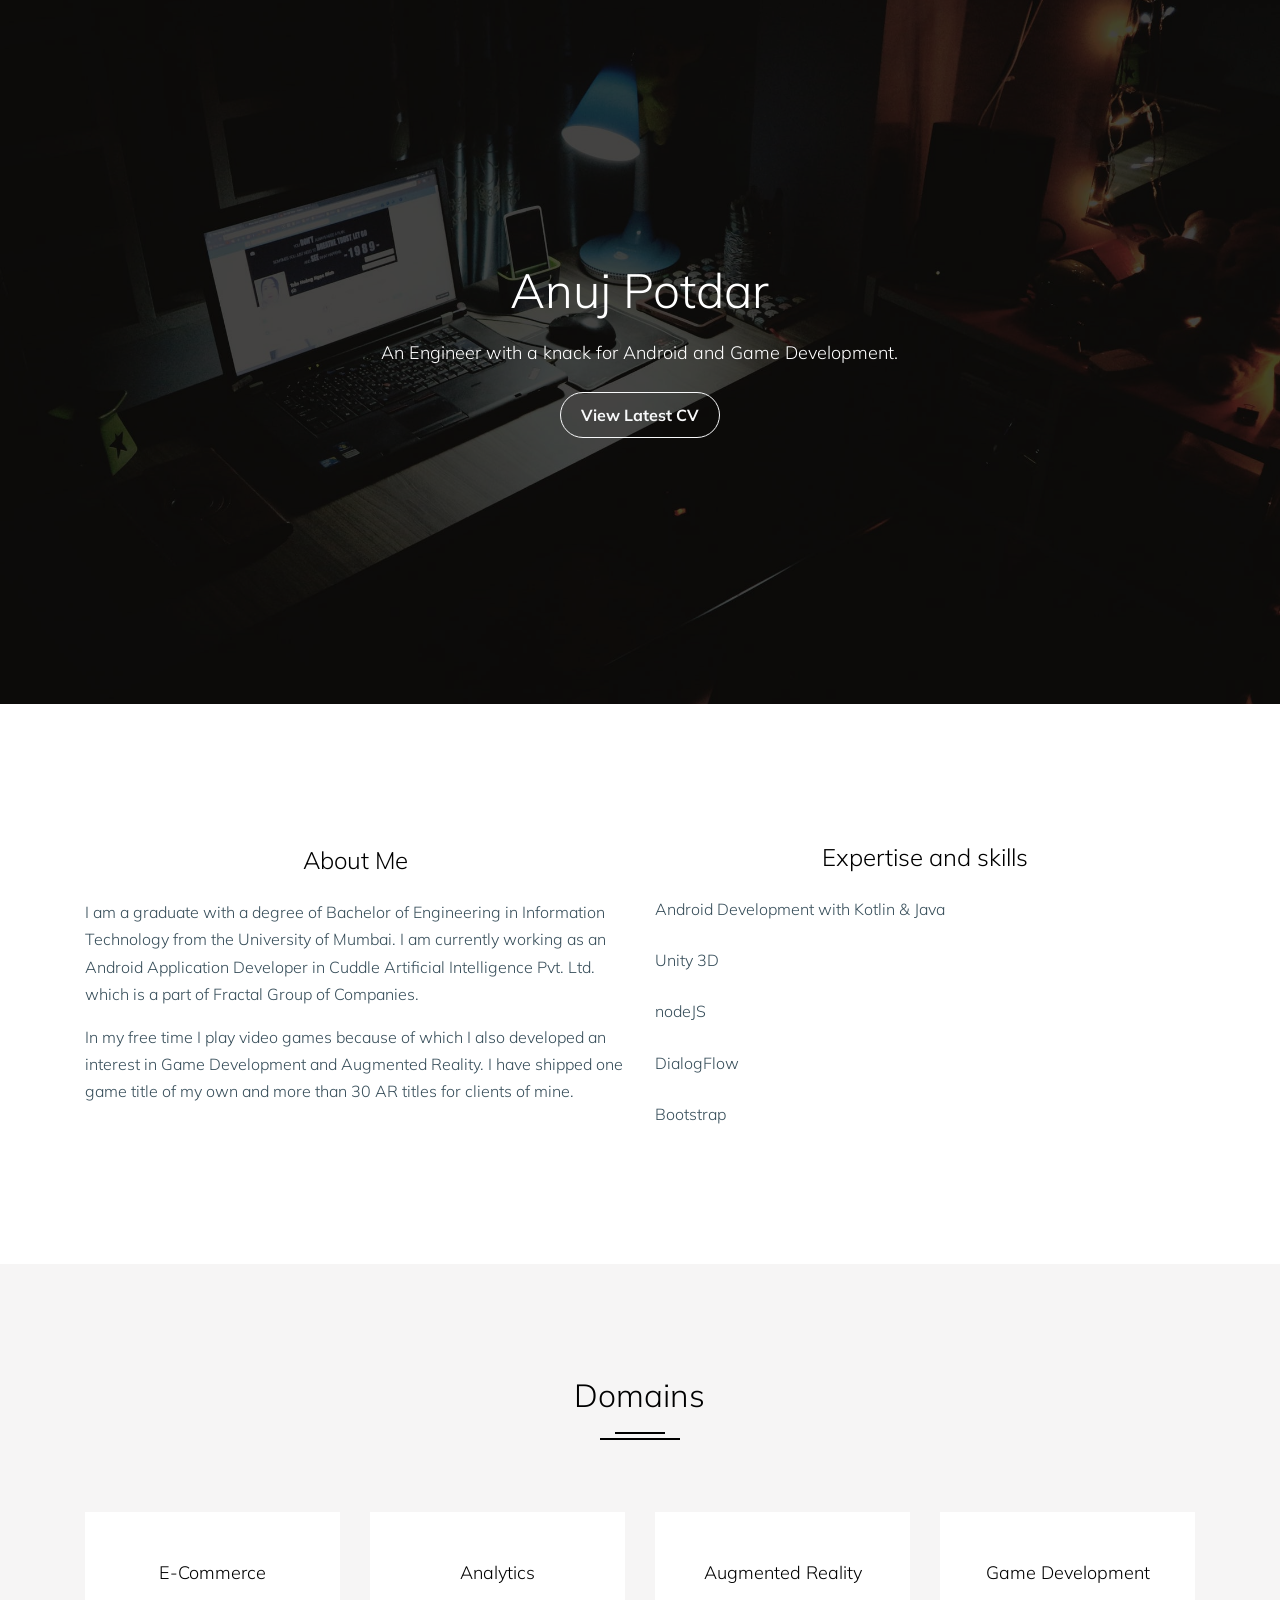
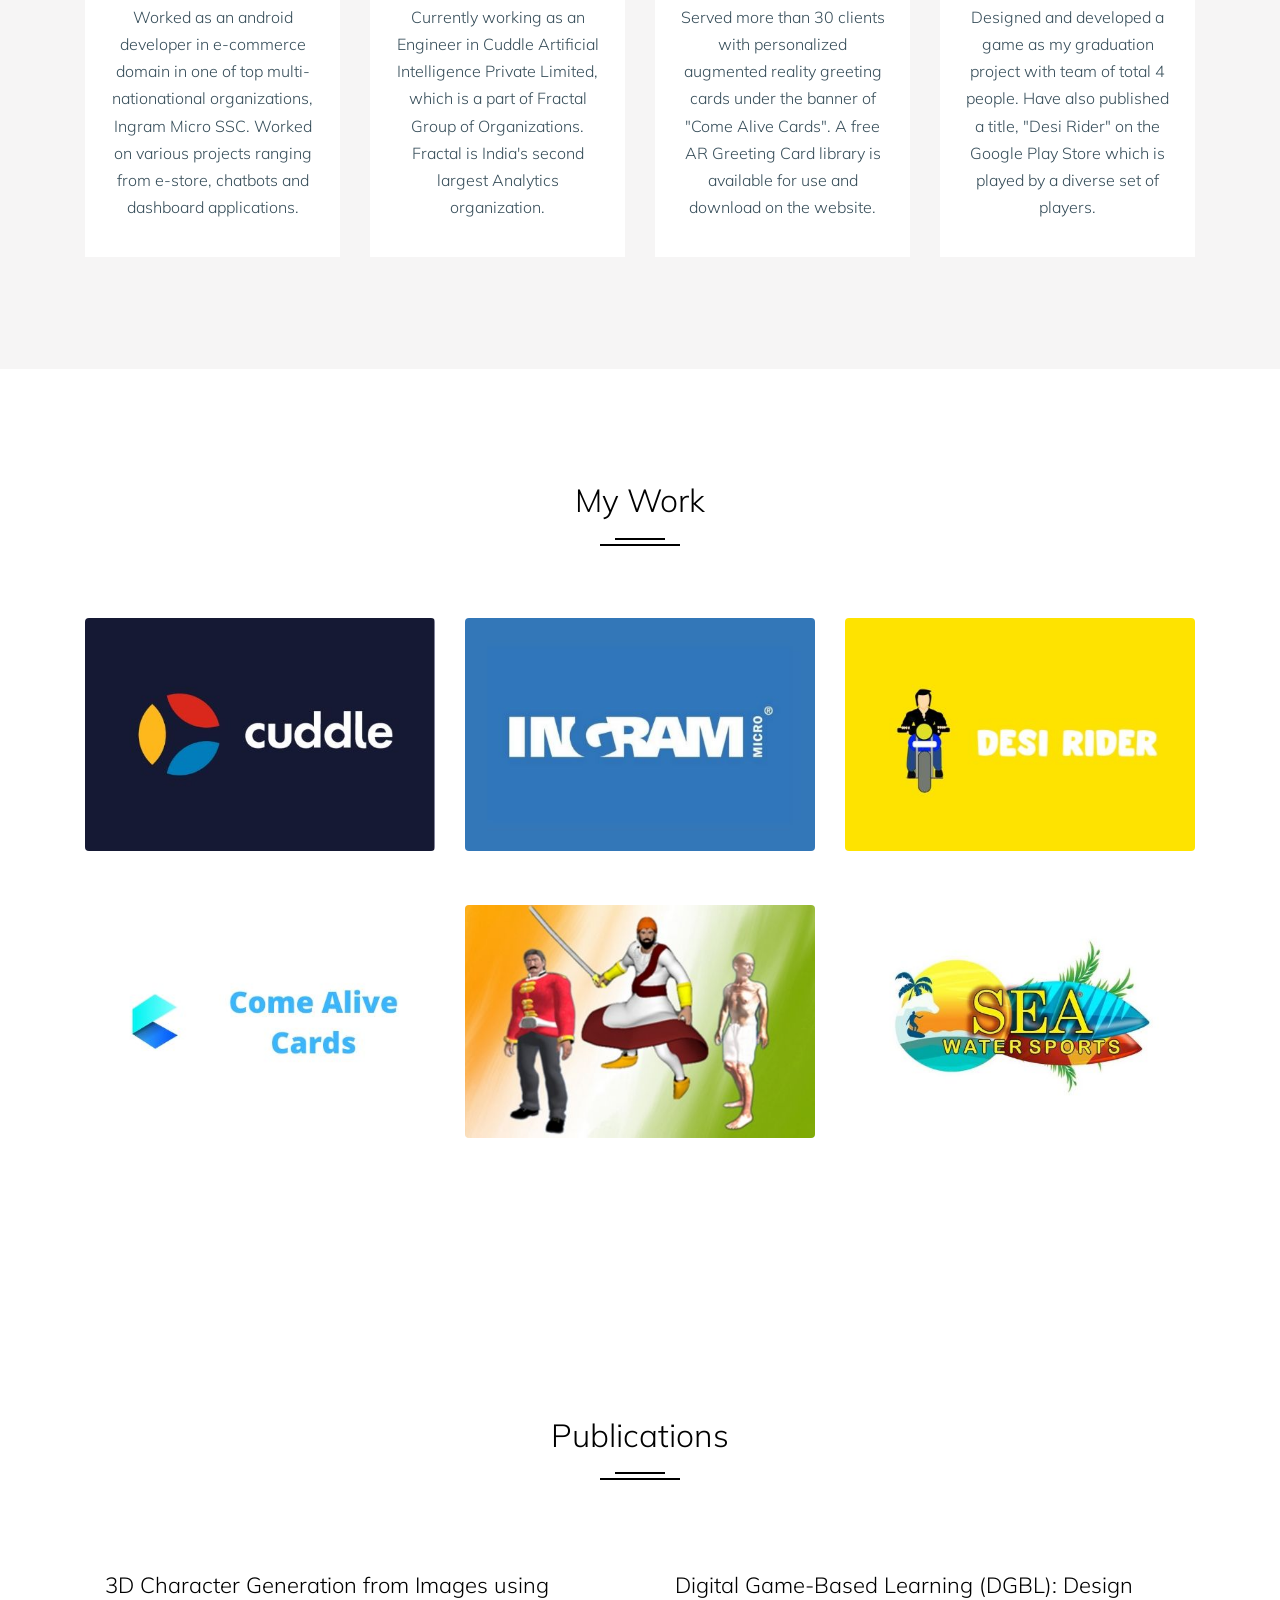
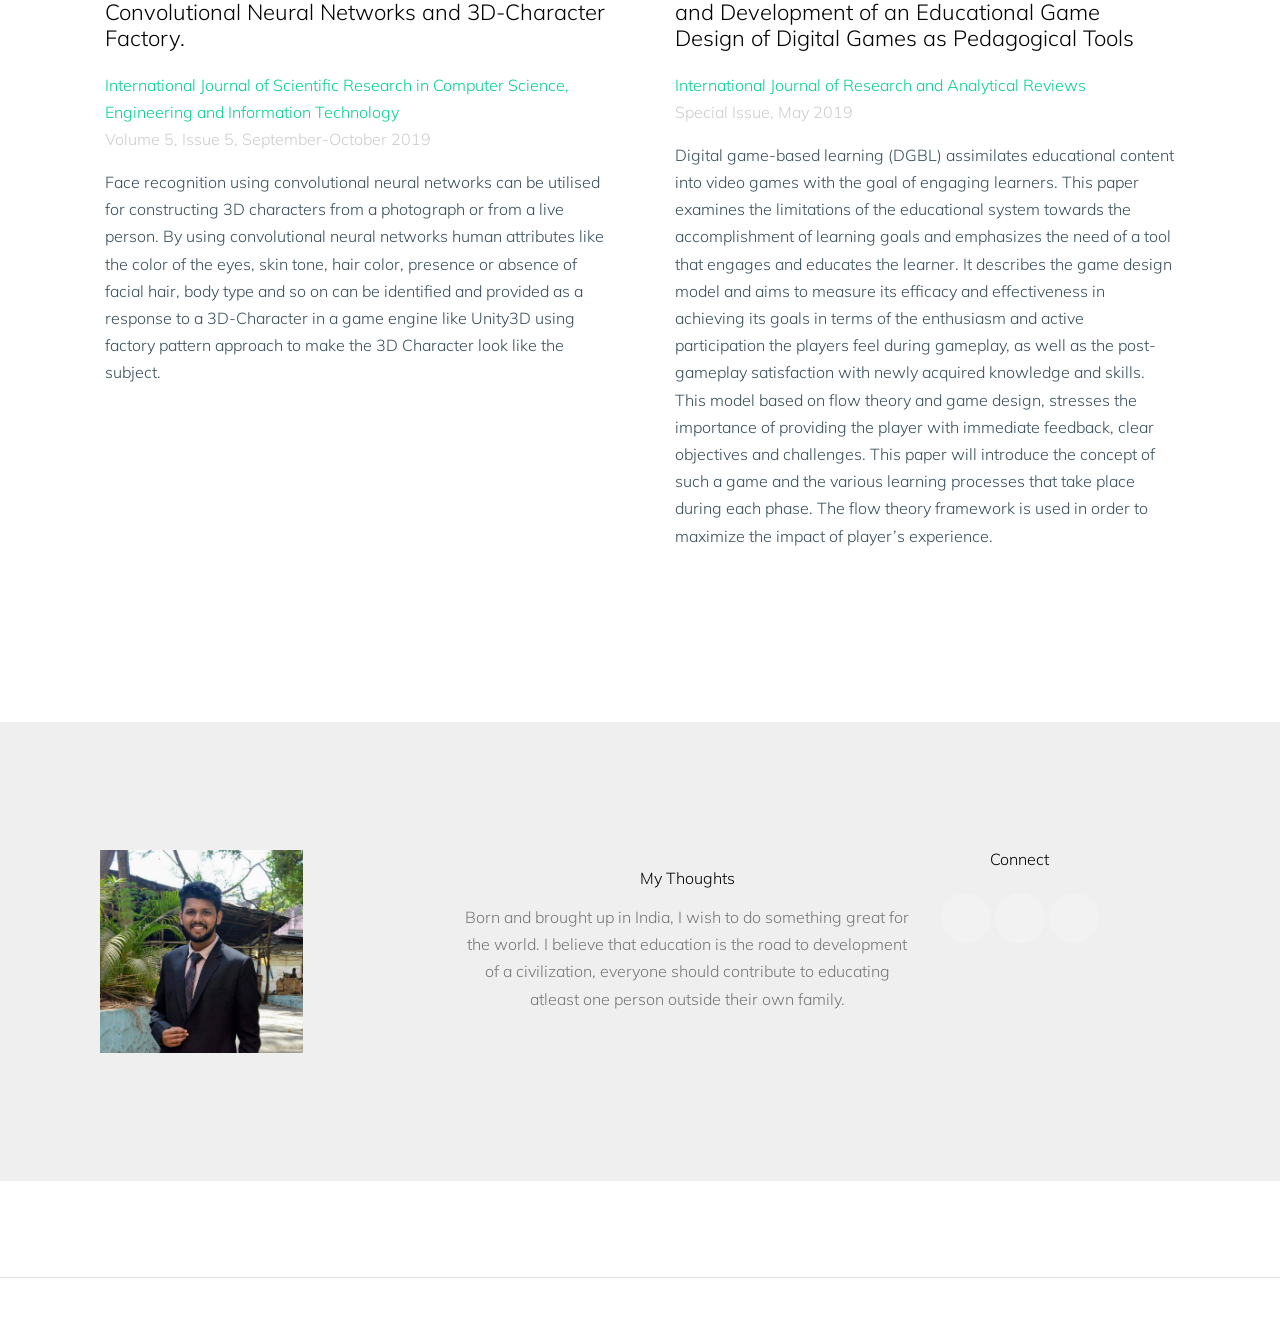
==== commit 6f1a4388: "added latest CV download button" ====
--- a/index.html
+++ b/index.html
@@ -85,6 +85,8 @@
             <div class="col-md-7 text-center">
               <h1 class="mb-4 text-white">Anuj Potdar</h1>
               <p class="mb-4">An Engineer with a knack for Android and Game Development.</p>
+              <button type="button" class="btn btn-outline-light" onclick="location.href='https://drive.google.com/file/d/1i_rJN-EBK2HOuPENnTHlBdDhOGSh0rUX/view?usp=sharing'">View Latest CV</button>
+              <div class="action-"></div>
             </div>
           </div>
         </div>
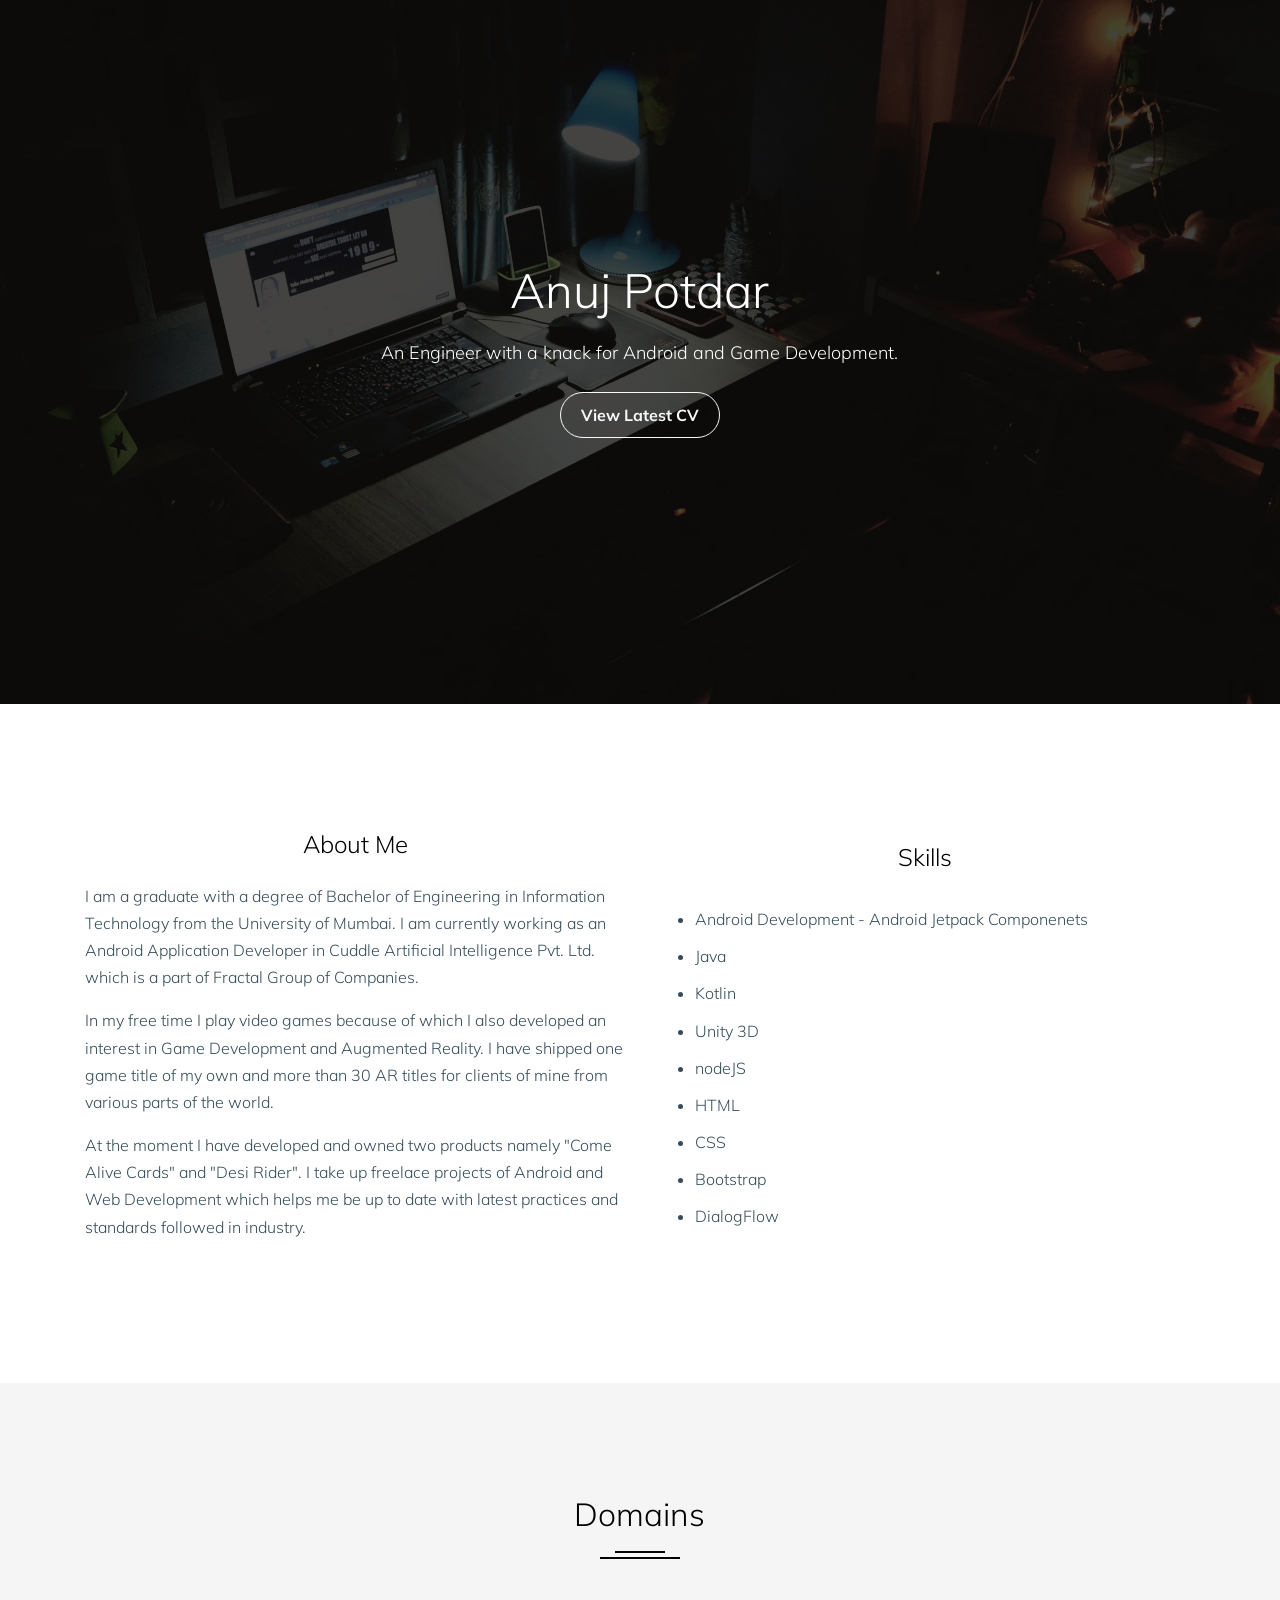
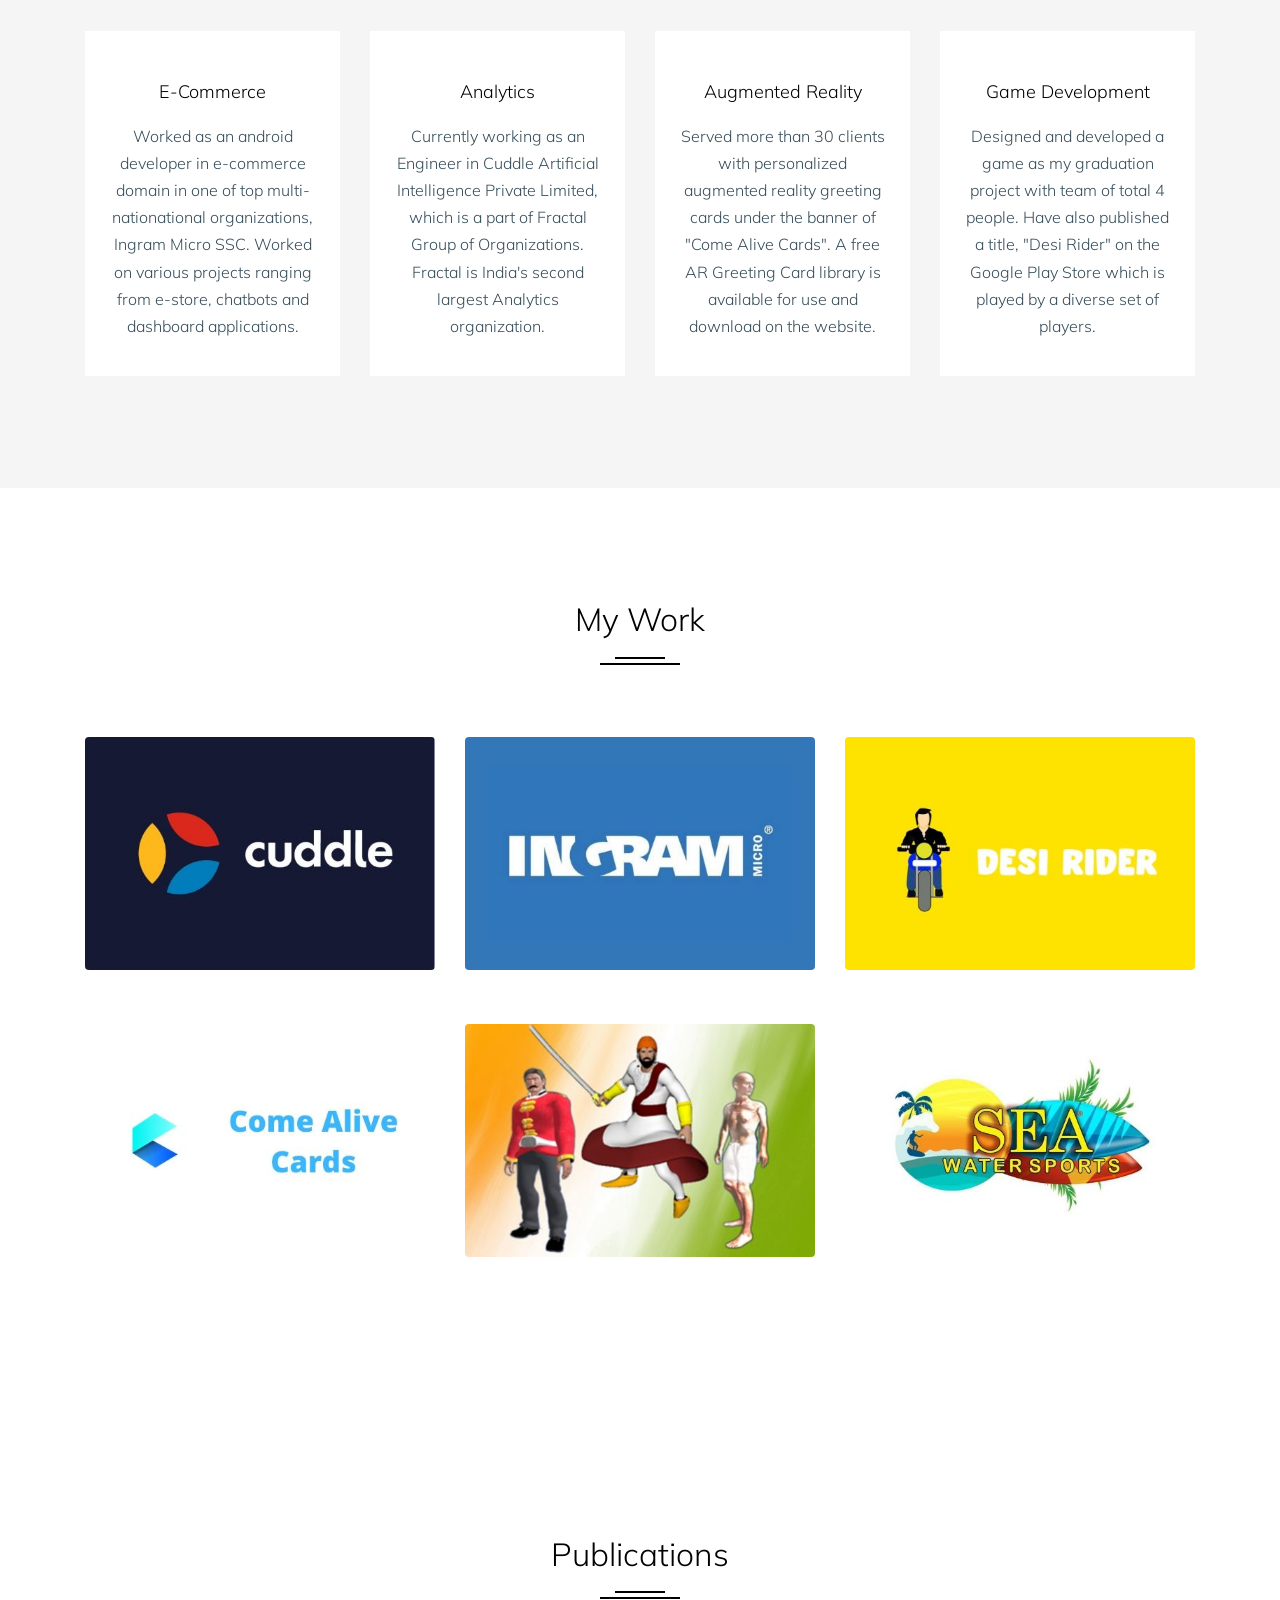
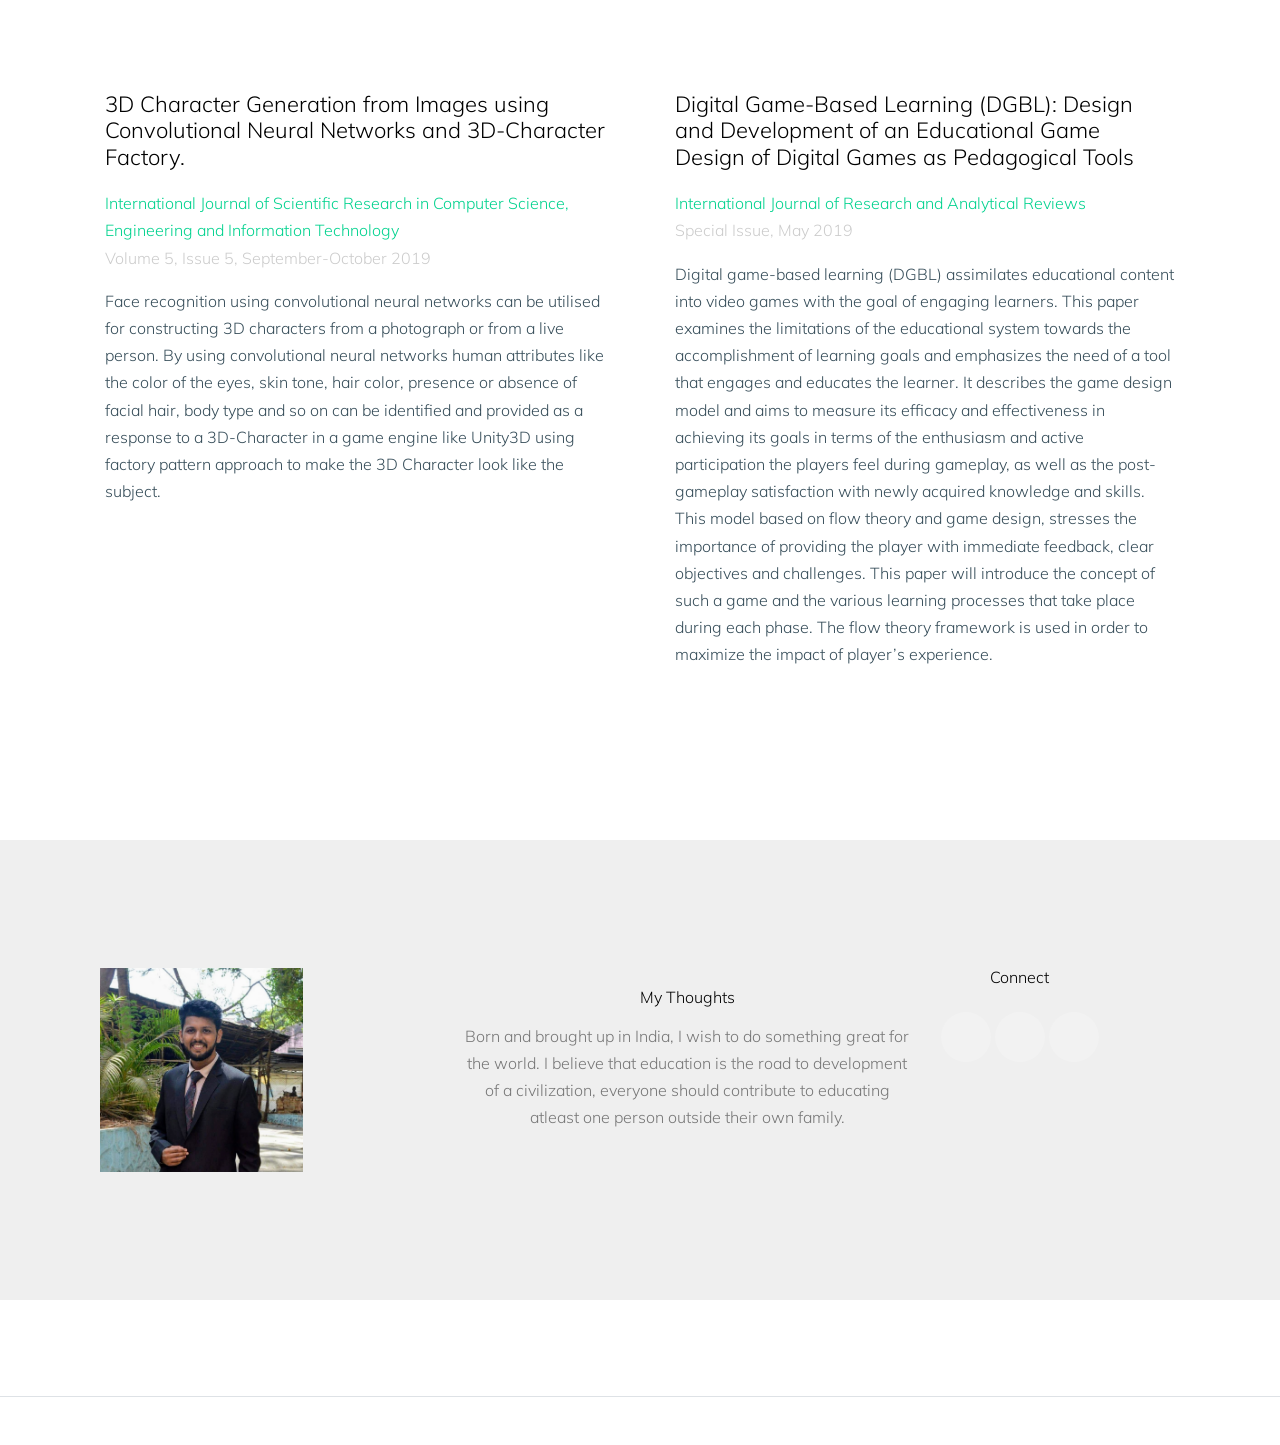
==== commit 67600906: "changes to the landing page" ====
--- a/index.html
+++ b/index.html
@@ -2,6 +2,15 @@
 <html lang="en">
 
   <head>
+    <!-- Global site tag (gtag.js) - Google Analytics -->
+<script async src="https://www.googletagmanager.com/gtag/js?id=UA-72704241-4"></script>
+<script>
+  window.dataLayer = window.dataLayer || [];
+  function gtag(){dataLayer.push(arguments);}
+  gtag('js', new Date());
+
+  gtag('config', 'UA-72704241-4');
+</script>
     <title>Anuj Potdar</title>
     <meta charset="utf-8">
     <meta name="viewport" content="width=device-width, initial-scale=1, shrink-to-fit=no">
@@ -19,7 +28,9 @@
     <link rel="stylesheet" href="css/aos.css">
 
     <meta name="theme-color" content="#000000" />
-		<meta name="description" content="Anuj Potdar">
+    <meta name="description" content="Anuj Potdar">
+    <link href="images/favicon.png" rel="shortcut icon"/>
+
 		<meta name="keywords" content="anujpotdar, anuj potdar, software developer, game developer, come alive cards, desi rider game">
 
     <!-- MAIN CSS -->
@@ -100,7 +111,8 @@
           <div class="col-md-6">
             <h2 class="h4 mb-4"><center>About Me</center></h2>
             <p>I am a graduate with a degree of Bachelor of Engineering in Information Technology from the University of Mumbai. I am currently working as an Android Application Developer in Cuddle Artificial Intelligence Pvt. Ltd. which is a part of Fractal Group of Companies.</p>
-            <p>In my free time I play video games because of which I also developed an interest in Game Development and Augmented Reality. I have shipped one game title of my own and more than 30 AR titles for clients of mine.</p>
+            <p>In my free time I play video games because of which I also developed an interest in Game Development and Augmented Reality. I have shipped one game title of my own and more than 30 AR titles for clients of mine from various parts of the world.</p>
+            <p>At the moment I have developed and owned two products namely "Come Alive Cards" and "Desi Rider". I take up freelace projects of Android and Web Development which helps me be up to date with latest practices and standards followed in industry.</p>
           </div>
           
           <div class="col-md-6">
@@ -108,45 +120,25 @@
 
             
             
-            <h2 class="h4 mb-4"><center>Expertise and skills</center></h2>
+            <h2 class="h4 mb-4"><center>Skills</center></h2>
 
             <div class="progress-wrap mb-4">
               <div class="d-flex">
-                <span>Android Development with Kotlin & Java</span>
-              </div>
-            
-            </div>
-
-            <div class="progress-wrap mb-4">
-                <div class="d-flex">
-                  <span>Unity 3D</span>
-                </div>
-              
-              </div>
-
-            <div class="progress-wrap mb-4">
-              <div class="d-flex">
-                <span>nodeJS</span>
-              </div>
-              
-            </div>
-
-            <div class="progress-wrap mb-4">
-              <div class="d-flex">
-                <span>DialogFlow</span>
-              </div>
-              
-            </div>
-
-            <div class="progress-wrap mb-4">
-              <div class="d-flex">
-                <span>Bootstrap</span>
-              </div>
-              
-            </div>
-
+                <ul>
+                <li style="margin: 10px 0;">Android Development - Android Jetpack Componenets</li>
+                <li style="margin: 10px 0;">Java</li>
+                <li style="margin: 10px 0;">Kotlin</li>
+                <li style="margin: 10px 0;">Unity 3D</li>
+                <li style="margin: 10px 0;">nodeJS</li>
+                <li style="margin: 10px 0;">HTML</li>
+                <li style="margin: 10px 0;">CSS</li>
+                <li style="margin: 10px 0;">Bootstrap</li>
+                <li>DialogFlow</li>
+              </ul>
+              </div>
+            
+            </div>
         
-
           </div>
         </div>
       </div>
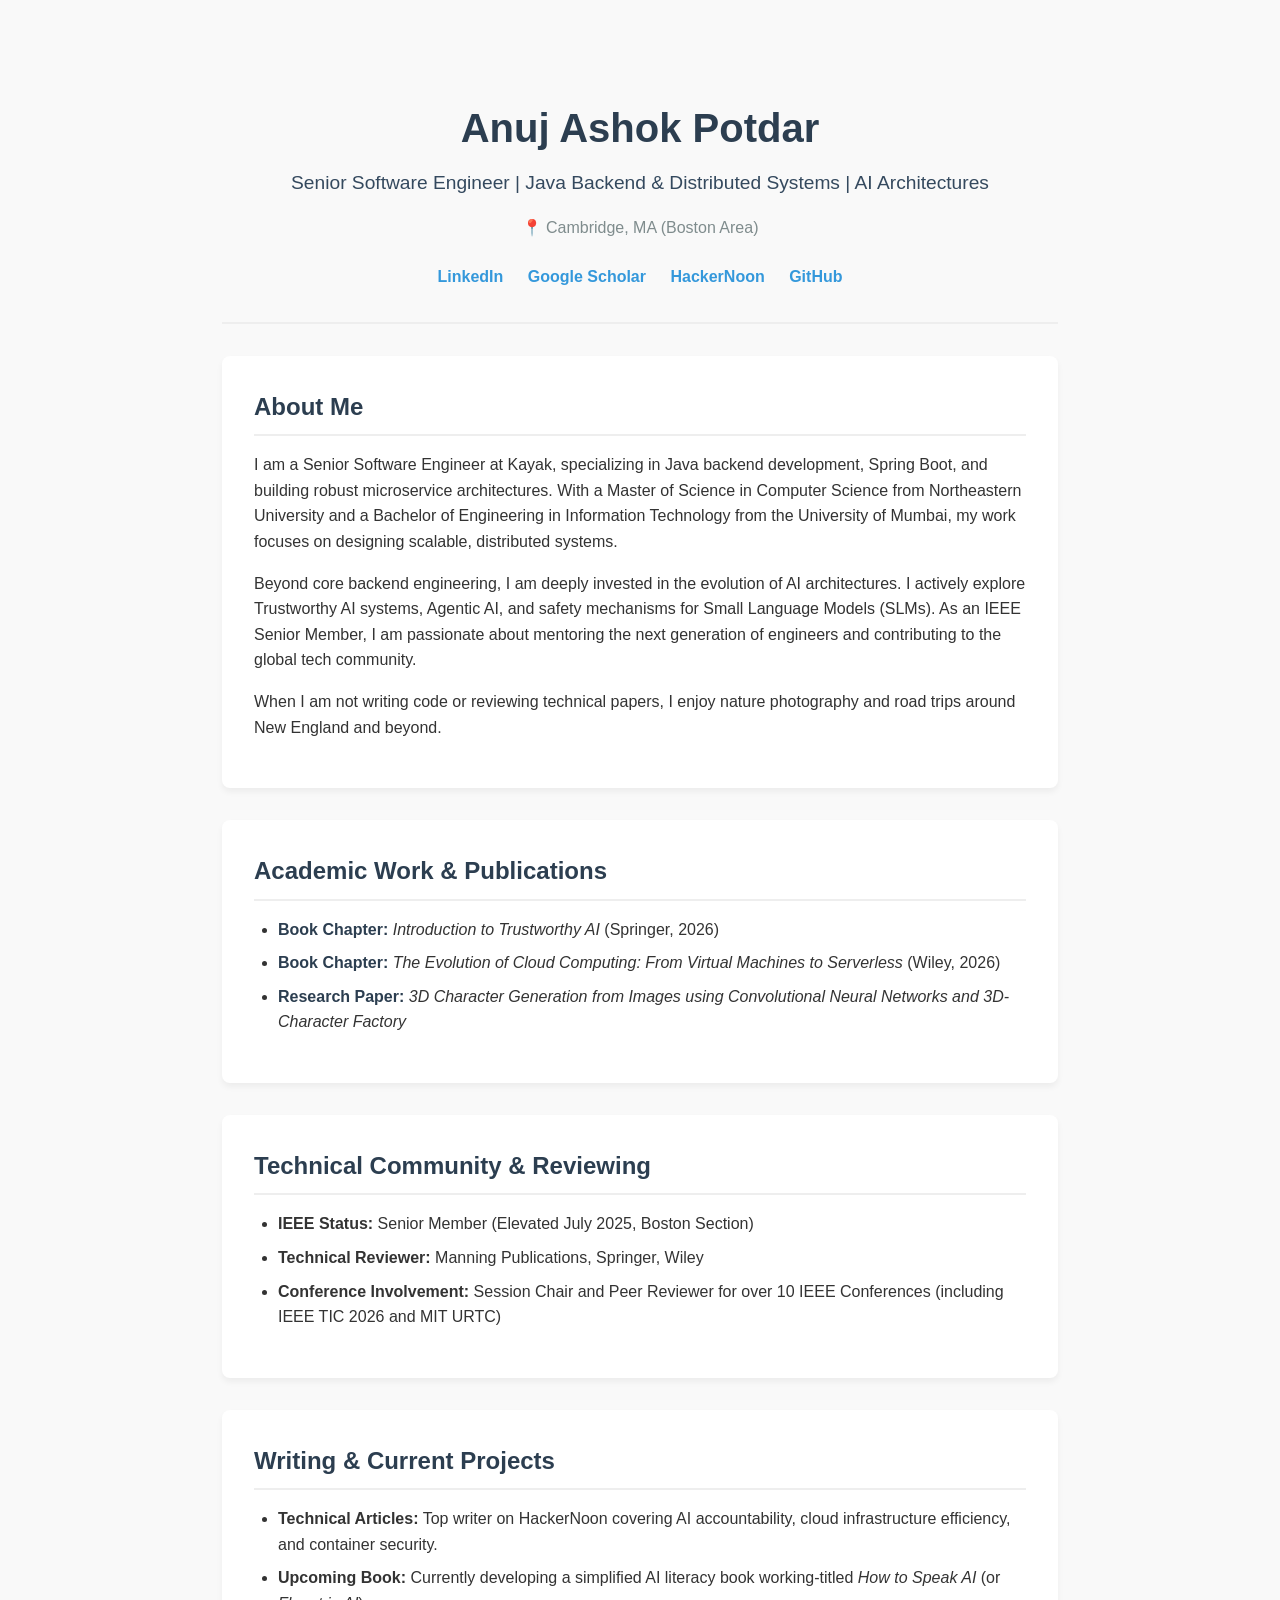
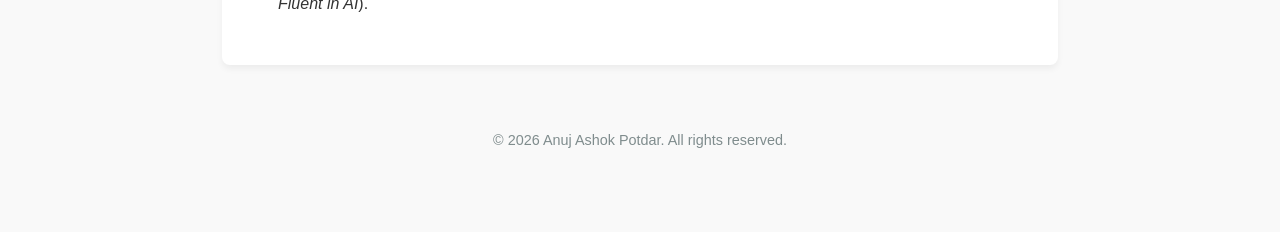
==== commit 0bc3fe17: "Update index.html Updating Site with new info" ====
--- a/index.html
+++ b/index.html
@@ -1,364 +1,229 @@
-<!doctype html>
+<!DOCTYPE html>
 <html lang="en">
-
-  <head>
-    <!-- Global site tag (gtag.js) - Google Analytics -->
-<script async src="https://www.googletagmanager.com/gtag/js?id=UA-72704241-4"></script>
-<script>
-  window.dataLayer = window.dataLayer || [];
-  function gtag(){dataLayer.push(arguments);}
-  gtag('js', new Date());
-
-  gtag('config', 'UA-72704241-4');
-</script>
-    <title>Anuj Potdar</title>
-    <meta charset="utf-8">
-    <meta name="viewport" content="width=device-width, initial-scale=1, shrink-to-fit=no">
-
-    <link href="https://fonts.googleapis.com/css?family=Muli:400,700" rel="stylesheet">
-
-    <link rel="stylesheet" href="fonts/icomoon/style.css">
-
-    <link rel="stylesheet" href="css/bootstrap.min.css">
-    <link rel="stylesheet" href="css/bootstrap-datepicker.css">
-    <link rel="stylesheet" href="css/jquery.fancybox.min.css">
-    <link rel="stylesheet" href="css/owl.carousel.min.css">
-    <link rel="stylesheet" href="css/owl.theme.default.min.css">
-    <link rel="stylesheet" href="fonts/flaticon/font/flaticon.css">
-    <link rel="stylesheet" href="css/aos.css">
-
-    <meta name="theme-color" content="#000000" />
-    <meta name="description" content="Anuj Potdar">
-    <link href="images/favicon.png" rel="shortcut icon"/>
-
-		<meta name="keywords" content="anujpotdar, anuj potdar, software developer, game developer, come alive cards, desi rider game">
-
-    <!-- MAIN CSS -->
-    <link rel="stylesheet" href="css/style.css">
-
-  </head>
-
-  <body data-spy="scroll" data-target=".site-navbar-target" data-offset="300">
-
+<head>
+    <meta charset="UTF-8">
+    <meta name="viewport" content="width=device-width, initial-scale=1.0">
+    <title>Anuj Ashok Potdar | Senior Software Engineer</title>
+    <meta name="description" content="Personal website of Anuj Ashok Potdar, Senior Software Engineer at Kayak specializing in Java Backend, Distributed Systems, and AI Architectures.">
     
-    <div class="site-wrap" id="home-section">
-
-      <div class="site-mobile-menu site-navbar-target">
-        <div class="site-mobile-menu-header">
-          <div class="site-mobile-menu-close mt-3">
-            <span class="icon-close2 js-menu-toggle"></span>
-          </div>
-        </div>
-        <div class="site-mobile-menu-body"></div>
-      </div>
-
-
-
-      <header class="site-navbar site-navbar-target" role="banner">
-
-        <div class="container">
-          <div class="row align-items-center position-relative">
-
-            <div class="col-3 ">
-              <div class="site-logo">
-                <!-- <a href="index.html" class="font-weight-bold">Anuj.</a> -->
-              </div>
+    <!-- Google Knowledge Panel Person Schema -->
+    <script type="application/ld+json">
+    {
+      "@context": "https://schema.org/",
+      "@type": "Person",
+      "name": "Anuj Ashok Potdar",
+      "jobTitle": "Senior Software Engineer",
+      "worksFor": {
+        "@type": "Organization",
+        "name": "Kayak"
+      },
+      "address": {
+        "@type": "PostalAddress",
+        "addressLocality": "Cambridge",
+        "addressRegion": "MA",
+        "addressCountry": "US"
+      },
+      "alumniOf": [
+        {
+          "@type": "CollegeOrUniversity",
+          "name": "Northeastern University"
+        },
+        {
+          "@type": "CollegeOrUniversity",
+          "name": "St. Francis Institute of Technology, University of Mumbai"
+        }
+      ],
+      "knowsAbout": [
+        "Java Backend Development",
+        "Distributed Systems",
+        "Trustworthy AI",
+        "Agentic AI",
+        "Small Language Models (SLMs)"
+      ],
+      "memberOf": {
+        "@type": "Organization",
+        "name": "Institute of Electrical and Electronics Engineers (IEEE)"
+      },
+      "sameAs": [
+        "https://www.linkedin.com/in/YOUR-LINKEDIN-PROFILE",
+        "https://scholar.google.com/citations?user=YOUR-SCHOLAR-ID",
+        "https://hackernoon.com/u/YOUR-HACKERNOON-PROFILE",
+        "https://github.com/anizmo"
+      ]
+    }
+    </script>
+
+    <style>
+        :root {
+            --primary-color: #2c3e50;
+            --secondary-color: #34495e;
+            --accent-color: #3498db;
+            --text-color: #333;
+            --bg-color: #f9f9f9;
+            --container-bg: #ffffff;
+        }
+
+        * {
+            box-sizing: border-box;
+            margin: 0;
+            padding: 0;
+        }
+
+        body {
+            font-family: -apple-system, BlinkMacSystemFont, "Segoe UI", Roboto, Helvetica, Arial, sans-serif;
+            line-height: 1.6;
+            color: var(--text-color);
+            background-color: var(--bg-color);
+        }
+
+        .container {
+            max-width: 900px;
+            margin: 0 auto;
+            padding: 2rem;
+        }
+
+        header {
+            text-align: center;
+            padding: 4rem 0 2rem;
+            border-bottom: 2px solid #eee;
+            margin-bottom: 2rem;
+        }
+
+        h1 {
+            color: var(--primary-color);
+            font-size: 2.5rem;
+            margin-bottom: 0.5rem;
+        }
+
+        .subtitle {
+            font-size: 1.2rem;
+            color: var(--secondary-color);
+            margin-bottom: 1rem;
+        }
+
+        .location {
+            font-size: 1rem;
+            color: #7f8c8d;
+            margin-bottom: 1.5rem;
+        }
+
+        .social-links a {
+            display: inline-block;
+            margin: 0 10px;
+            color: var(--accent-color);
+            text-decoration: none;
+            font-weight: 600;
+        }
+
+        .social-links a:hover {
+            text-decoration: underline;
+        }
+
+        section {
+            background: var(--container-bg);
+            padding: 2rem;
+            border-radius: 8px;
+            box-shadow: 0 4px 6px rgba(0,0,0,0.05);
+            margin-bottom: 2rem;
+        }
+
+        h2 {
+            color: var(--primary-color);
+            margin-bottom: 1rem;
+            padding-bottom: 0.5rem;
+            border-bottom: 2px solid #eee;
+        }
+
+        p {
+            margin-bottom: 1rem;
+        }
+
+        ul {
+            margin-left: 1.5rem;
+            margin-bottom: 1rem;
+        }
+
+        li {
+            margin-bottom: 0.5rem;
+        }
+
+        .highlight {
+            font-weight: 600;
+            color: var(--primary-color);
+        }
+
+        footer {
+            text-align: center;
+            padding: 2rem 0;
+            color: #7f8c8d;
+            font-size: 0.9rem;
+        }
+
+        @media (max-width: 600px) {
+            .container {
+                padding: 1rem;
+            }
+            header {
+                padding: 2rem 0 1rem;
+            }
+        }
+    </style>
+</head>
+<body>
+
+    <div class="container">
+        <header>
+            <h1>Anuj Ashok Potdar</h1>
+            <div class="subtitle">Senior Software Engineer | Java Backend & Distributed Systems | AI Architectures</div>
+            <div class="location">📍 Cambridge, MA (Boston Area)</div>
+            <div class="social-links">
+                <!-- Replace the # with your actual URLs -->
+                <a href="#">LinkedIn</a>
+                <a href="#">Google Scholar</a>
+                <a href="#">HackerNoon</a>
+                <a href="https://github.com/anizmo">GitHub</a>
             </div>
-
-            <div class="col-9  text-right">
-              
-
-              <span class="d-inline-block d-lg-block"><a href="#" class="text-white site-menu-toggle js-menu-toggle py-5 text-white"><span class="icon-menu h3 text-white"></span></a></span>
-
-              
-
-              <nav class="site-navigation text-right ml-auto d-none d-lg-none" role="navigation">
-                <ul class="site-menu main-menu js-clone-nav ml-auto ">
-                  <li class="active"><a href="index.html" class="nav-link">Home</a></li>
-                  <li><a href="index.html#aboutus" class="nav-link">About</a></li>
-                  <li><a href="index.html#domains" class="nav-link">Domains</a></li>
-                  <li><a href="index.html#work" class="nav-link">My Work</a></li>
-                  <li><a href="index.html#publications" class="nav-link">Publications</a></li>
+        </header>
+
+        <main>
+            <section id="about">
+                <h2>About Me</h2>
+                <p>I am a Senior Software Engineer at Kayak, specializing in Java backend development, Spring Boot, and building robust microservice architectures. With a Master of Science in Computer Science from Northeastern University and a Bachelor of Engineering in Information Technology from the University of Mumbai, my work focuses on designing scalable, distributed systems.</p>
+                <p>Beyond core backend engineering, I am deeply invested in the evolution of AI architectures. I actively explore Trustworthy AI systems, Agentic AI, and safety mechanisms for Small Language Models (SLMs). As an IEEE Senior Member, I am passionate about mentoring the next generation of engineers and contributing to the global tech community.</p>
+                <p>When I am not writing code or reviewing technical papers, I enjoy nature photography and road trips around New England and beyond.</p>
+            </section>
+
+            <section id="publications">
+                <h2>Academic Work & Publications</h2>
+                <ul>
+                    <li><span class="highlight">Book Chapter:</span> <em>Introduction to Trustworthy AI</em> (Springer, 2026)</li>
+                    <li><span class="highlight">Book Chapter:</span> <em>The Evolution of Cloud Computing: From Virtual Machines to Serverless</em> (Wiley, 2026)</li>
+                    <li><span class="highlight">Research Paper:</span> <em>3D Character Generation from Images using Convolutional Neural Networks and 3D-Character Factory</em></li>
                 </ul>
-              </nav>
-            </div>
-
-            
-          </div>
-        </div>
-
-      </header>
-
-    <div class="ftco-blocks-cover-1">
-      <div class="site-section-cover overlay" style="background-image: url('images/dar_setup.jpg')">
-        <div class="container">
-          <div class="row align-items-center justify-content-center">
-            <div class="col-md-7 text-center">
-              <h1 class="mb-4 text-white">Anuj Potdar</h1>
-              <p class="mb-4">An Engineer with a knack for Android and Game Development.</p>
-              <button type="button" class="btn btn-outline-light" onclick="location.href='https://drive.google.com/file/d/1i_rJN-EBK2HOuPENnTHlBdDhOGSh0rUX/view?usp=sharing'">View Latest CV</button>
-              <div class="action-"></div>
-            </div>
-          </div>
-        </div>
-      </div>
+            </section>
+
+            <section id="community">
+                <h2>Technical Community & Reviewing</h2>
+                <ul>
+                    <li><strong>IEEE Status:</strong> Senior Member (Elevated July 2025, Boston Section)</li>
+                    <li><strong>Technical Reviewer:</strong> Manning Publications, Springer, Wiley</li>
+                    <li><strong>Conference Involvement:</strong> Session Chair and Peer Reviewer for over 10 IEEE Conferences (including IEEE TIC 2026 and MIT URTC)</li>
+                </ul>
+            </section>
+
+            <section id="projects">
+                <h2>Writing & Current Projects</h2>
+                <ul>
+                    <li><strong>Technical Articles:</strong> Top writer on HackerNoon covering AI accountability, cloud infrastructure efficiency, and container security.</li>
+                    <li><strong>Upcoming Book:</strong> Currently developing a simplified AI literacy book working-titled <em>How to Speak AI</em> (or <em>Fluent in AI</em>).</li>
+                </ul>
+            </section>
+        </main>
+
+        <footer>
+            <p>&copy; 2026 Anuj Ashok Potdar. All rights reserved.</p>
+        </footer>
     </div>
 
-
-    <div class="site-section" id="aboutus">
-      <div class="container">
-        <div class="row align-items-center">
-          <div class="col-md-6">
-            <h2 class="h4 mb-4"><center>About Me</center></h2>
-            <p>I am a graduate with a degree of Bachelor of Engineering in Information Technology from the University of Mumbai. I am currently working as an Android Application Developer in Cuddle Artificial Intelligence Pvt. Ltd. which is a part of Fractal Group of Companies.</p>
-            <p>In my free time I play video games because of which I also developed an interest in Game Development and Augmented Reality. I have shipped one game title of my own and more than 30 AR titles for clients of mine from various parts of the world.</p>
-            <p>At the moment I have developed and owned two products namely "Come Alive Cards" and "Desi Rider". I take up freelace projects of Android and Web Development which helps me be up to date with latest practices and standards followed in industry.</p>
-          </div>
-          
-          <div class="col-md-6">
-            <br>
-
-            
-            
-            <h2 class="h4 mb-4"><center>Skills</center></h2>
-
-            <div class="progress-wrap mb-4">
-              <div class="d-flex">
-                <ul>
-                <li style="margin: 10px 0;">Android Development - Android Jetpack Componenets</li>
-                <li style="margin: 10px 0;">Java</li>
-                <li style="margin: 10px 0;">Kotlin</li>
-                <li style="margin: 10px 0;">Unity 3D</li>
-                <li style="margin: 10px 0;">nodeJS</li>
-                <li style="margin: 10px 0;">HTML</li>
-                <li style="margin: 10px 0;">CSS</li>
-                <li style="margin: 10px 0;">Bootstrap</li>
-                <li>DialogFlow</li>
-              </ul>
-              </div>
-            
-            </div>
-        
-          </div>
-        </div>
-      </div>
-    </div>
-
-    <div class="site-section bg-light" id="domains">
-      <div class="container">
-        <div class="row mb-5">
-          <div class="col-md-7 mx-auto text-center">
-            <h2 class="heading-29190">Domains</h2>
-          </div>
-        </div>
-        <div class="row">
-          <div class="col-md-6 col-lg-3">
-            <div class="service-29128 text-center">
-              <span class="d-block wrap-icon">
-                <span class="icon-shopping_cart"></span>
-              </span>
-              <h3>E-Commerce</h3>
-              <p>Worked as an android developer in e-commerce domain in one of top multi-nationational organizations, Ingram Micro SSC. Worked on various projects ranging from e-store, chatbots and dashboard applications.</p>
-            </div>
-          </div>
-          <div class="col-md-6 col-lg-3">
-            <div class="service-29128 text-center">
-              <span class="d-block wrap-icon">
-                <span class="icon-pie_chart"></span>
-              </span>
-              <h3>Analytics</h3>
-              <p>Currently working as an Engineer in Cuddle Artificial Intelligence Private Limited, which is a part of Fractal Group of Organizations. Fractal is India's second largest Analytics organization.</p>
-            </div>
-          </div>
-          <div class="col-md-6 col-lg-3">
-            <div class="service-29128 text-center">
-              <span class="d-block wrap-icon">
-                <span class="icon-phone_android"></span>
-              </span>
-              <h3>Augmented Reality</h3>
-              <p>Served more than 30 clients with personalized augmented reality greeting cards under the banner of "Come Alive Cards". A free AR Greeting Card library is available for use and download on the website.</p>
-            </div>
-          </div>
-          <div class="col-md-6 col-lg-3">
-            <div class="service-29128 text-center">
-              <span class="d-block wrap-icon">
-                <span class="icon-games"></span>
-              </span>
-              <h3>Game Development</h3>
-              <p>Designed and developed a game as my graduation project with team of total 4 people. Have also published a title, "Desi Rider" on the Google Play Store which is played by a diverse set of players.</p>
-            </div>
-          </div>
-        </div>
-      </div>
-    </div>
-
-    <div class="site-section" id="work">
-      <div class="container">
-
-        <div class="row mb-5">
-          <div class="col-md-7 mx-auto text-center">
-            <h2 class="heading-29190">My Work</h2>
-          </div>
-        </div>
-
-        <div class="row">
-          <div class="col-md-6 col-lg-4 mb-4">
-            <div class="item web">
-              <a href="cuddle.html" target="_blank" class="item-wrap">
-                <span class="icon-add"></span>
-                <img class="img-fluid" src="images/cuddle.jpg">
-              </a>
-            </div>
-          </div>
-
-          <div class="col-md-6 col-lg-4 mb-4">
-            <div class="item web">
-              <a href="ingram.html" target="_blank" class="item-wrap">
-                <span class="icon-add"></span>
-                <img class="img-fluid" src="images/ingram.jpg">
-              </a>
-            </div>
-          </div>
-
-          <div class="col-md-6 col-lg-4 mb-4">
-            <div class="item web">
-              <a href="desirider.html" target="_blank" class="item-wrap">
-                <span class="icon-add"></span>
-                <img class="img-fluid" src="images/desirider.jpg">
-              </a>
-            </div>
-          </div>
-
-          <div class="col-md-6 col-lg-4 mb-4">
-            <div class="item web">
-              <a href="comealivecards.html" target="_blank" class="item-wrap">
-                <span class="icon-add"></span>
-                <img class="img-fluid" src="images/comealivecards.jpg">
-              </a>
-            </div>
-          </div>
-
-          <div class="col-md-6 col-lg-4 mb-4">
-            <div class="item web">
-              <a href="logs.html" target="_blank" class="item-wrap">
-                <span class="icon-add"></span>
-                <img class="img-fluid" src="images/logs.jpg">
-              </a>
-            </div>
-          </div>
-
-          <div class="col-md-6 col-lg-4 mb-4">
-            <div class="item web">
-              <a href="seawatersports.html" target="_blank" class="item-wrap">
-                <span class="icon-add"></span>
-                <img class="img-fluid" src="images/seawatersports.jpg">
-              </a>
-            </div>
-          </div>
-
-        </div>
-
-        
-      </div>
-    </div> <!-- END .site-section -->
-
-    <div class="site-section bg-white" id="publications">
-        <div class="container">
-          <div class="row mb-5">
-            <div class="col-md-7 mx-auto text-center">
-              <h2 class="heading-29190">Publications</h2>
-            </div>
-          </div>
-  
-          <div class="row">
-            <div class="col-lg-6 col-md-6 mb-4">
-              <div class="post-entry-1 h-100">
-              
-                <div class="post-entry-1-contents">
-                  <h2><a href="http://ijsrcseit.com/CSEIT195523" target="_blank">3D Character Generation from Images using Convolutional Neural Networks and 3D-Character Factory.</a></h2> 
-                  <span class="meta d-inline-block mb-3"> <a href="http://ijsrcseit.com/" target="_blank">International Journal of Scientific Research in Computer Science, Engineering and Information Technology </a> <br>Volume 5, Issue 5, September-October 2019 </span>
-                  <p>Face recognition using convolutional neural networks can be utilised for constructing 3D characters from a photograph or from a live person. By using convolutional neural networks human attributes like the color of the eyes, skin tone, hair color, presence or absence of facial hair, body type and so on can be identified and provided as a response to a 3D-Character in a game engine like Unity3D using factory pattern approach to make the 3D Character look like the subject.</p>
-                </div>
-              </div>
-            </div>
-  
-            <div class="col-lg-6 col-md-6 mb-4">
-              <div class="post-entry-1 h-100">
-              
-
-                <div class="post-entry-1-contents">
-                  
-                    <h2><a href="http://ijrar.com/uploads/conference/ijrar_47.pdf" target="_blank">Digital Game-Based Learning (DGBL): Design and Development of an Educational Game Design of Digital Games as Pedagogical Tools</a></h2>
-                    <span class="meta d-inline-block mb-3"> <a href="http://www.ijrar.org/" target="_blank">International Journal of Research and Analytical Reviews </a> <br>Special Issue, May 2019 </span>
-                    <p>Digital game-based learning (DGBL) assimilates educational content into video games with the goal of engaging learners. This paper examines the limitations of the educational system towards the accomplishment of learning goals and emphasizes the need of a tool that engages and educates the learner. It describes the game design model and aims to measure its efficacy and effectiveness in achieving its goals in terms of the enthusiasm and active participation the players feel during gameplay, as well as the post-gameplay satisfaction with newly acquired knowledge and skills. This model based on flow theory and game design, stresses the importance of providing the player with immediate feedback, clear objectives and challenges. This paper will introduce the concept of such a game and the various learning processes that take place during each phase. The flow theory framework is used in order to maximize the impact of player’s experience.</p>
-                  </div>
-              </div>
-            </div>
-          </div>
-        </div>
-      </div>
-
-    <footer class="site-footer">
-      <div class="container">
-        <div class="row">
-
-            <div class="col-lg-4">
-                <img class="col-lg-8" src="images/anuj.jpeg">
-              </div>
-
-          <div class="col-lg-5">
-            <h2 class="footer-heading mb-3"><br><center>My Thoughts</center></h2>
-                <p style="text-align: center;">Born and brought up in India, I wish to do something great for the world. I believe that education is the road to development of a civilization, everyone should contribute to educating atleast one person outside their own family.</p>
-          </div>
-              
-              
-
-            <div class="col-lg-2">
-                <h2 class="footer-heading mb-4"><center>Connect</center></h2>
-                <div class="social_29128 white mb-5">
-                  <center>
-                  <a href="https://www.facebook.com/anizmoanuj" target="_blank"><span class="icon-facebook"></span></a>  
-                  <a href="https://www.instagram.com/anuj_911/?hl=en" target="_blank"><span class="icon-instagram"></span></a>  
-                  <a href="https://www.linkedin.com/in/potdaranuj/" target="_blank"><span class="icon-linkedin"></span></a>  
-                </center>
-                 </div>
-            
-              </div>
-              
-            </div>
-          </div>
-        </div>
-        <div class="row pt-5 mt-5 text-center">
-          <div class="col-md-12">
-            <div class="border-top pt-5">
-              
-            </div>
-          </div>
-
-        </div>
-      </div>
-    </footer>
-
-    </div>
-
-    <script src="js/jquery-3.3.1.min.js"></script>
-    <script src="js/jquery-migrate-3.0.0.js"></script>
-    <script src="js/popper.min.js"></script>
-    <script src="js/bootstrap.min.js"></script>
-    <script src="js/owl.carousel.min.js"></script>
-    <script src="js/jquery.sticky.js"></script>
-    <script src="js/jquery.waypoints.min.js"></script>
-    <script src="js/jquery.animateNumber.min.js"></script>
-    <script src="js/jquery.fancybox.min.js"></script>
-    <script src="js/jquery.stellar.min.js"></script>
-    <script src="js/jquery.easing.1.3.js"></script>
-    <script src="js/bootstrap-datepicker.min.js"></script>
-    <script src="js/isotope.pkgd.min.js"></script>
-    <script src="js/aos.js"></script>
-
-    <script src="js/main.js"></script>
-
-  </body>
-
+</body>
 </html>
-
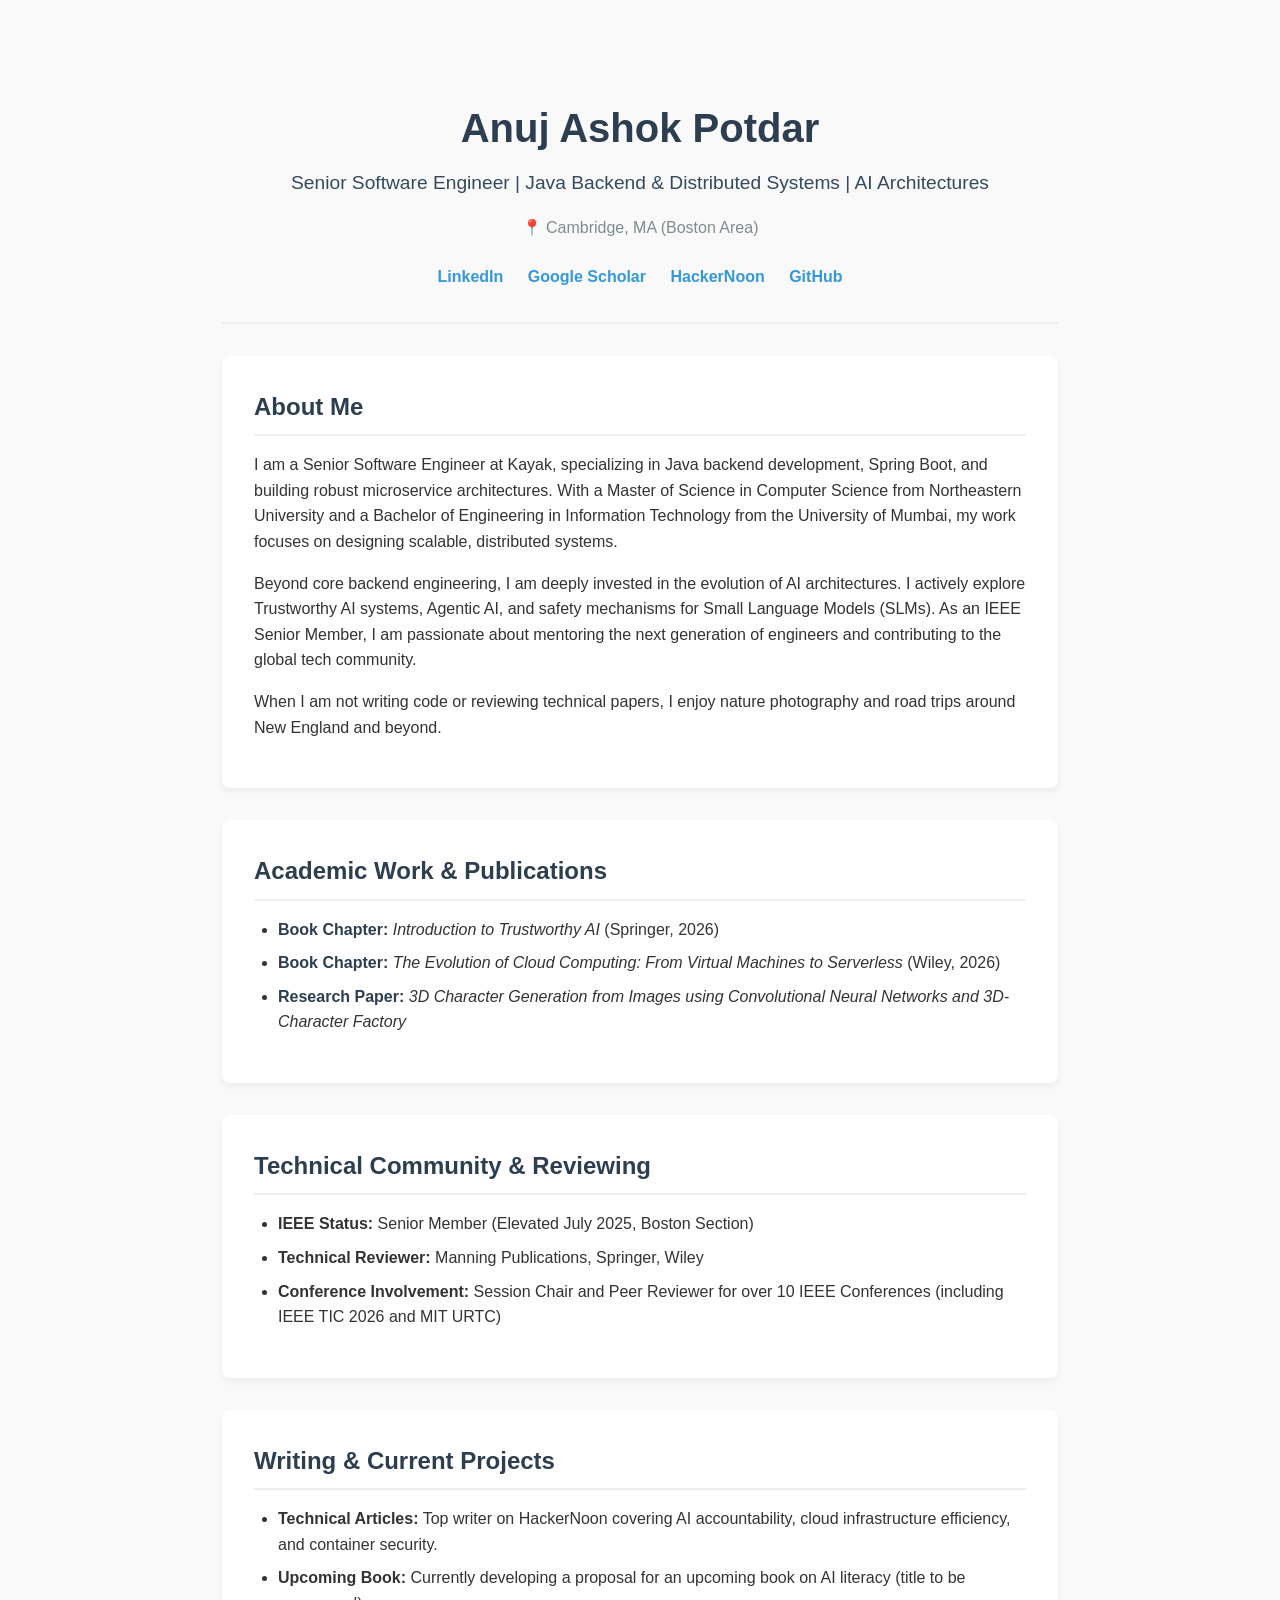
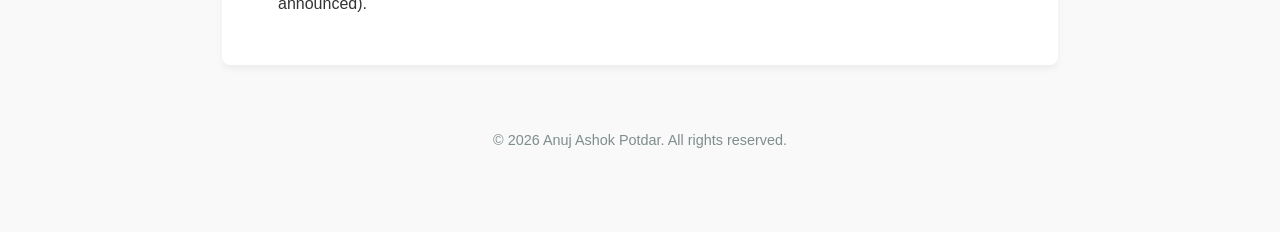
==== commit 4c5f2546: "Update index.html" ====
--- a/index.html
+++ b/index.html
@@ -5,6 +5,9 @@
     <meta name="viewport" content="width=device-width, initial-scale=1.0">
     <title>Anuj Ashok Potdar | Senior Software Engineer</title>
     <meta name="description" content="Personal website of Anuj Ashok Potdar, Senior Software Engineer at Kayak specializing in Java Backend, Distributed Systems, and AI Architectures.">
+    
+    <!-- Google Search Console Verification -->
+    <meta name="google-site-verification" content="IidFGU8ejbErF8oB_hbqEx6_UC1Vo7ZQCcHROklrz0Q" />
     
     <!-- Google Knowledge Panel Person Schema -->
     <script type="application/ld+json">
@@ -215,7 +218,7 @@
                 <h2>Writing & Current Projects</h2>
                 <ul>
                     <li><strong>Technical Articles:</strong> Top writer on HackerNoon covering AI accountability, cloud infrastructure efficiency, and container security.</li>
-                    <li><strong>Upcoming Book:</strong> Currently developing a simplified AI literacy book working-titled <em>How to Speak AI</em> (or <em>Fluent in AI</em>).</li>
+                    <li><strong>Upcoming Book:</strong> Currently developing a proposal for an upcoming book on AI literacy (title to be announced).</li>
                 </ul>
             </section>
         </main>
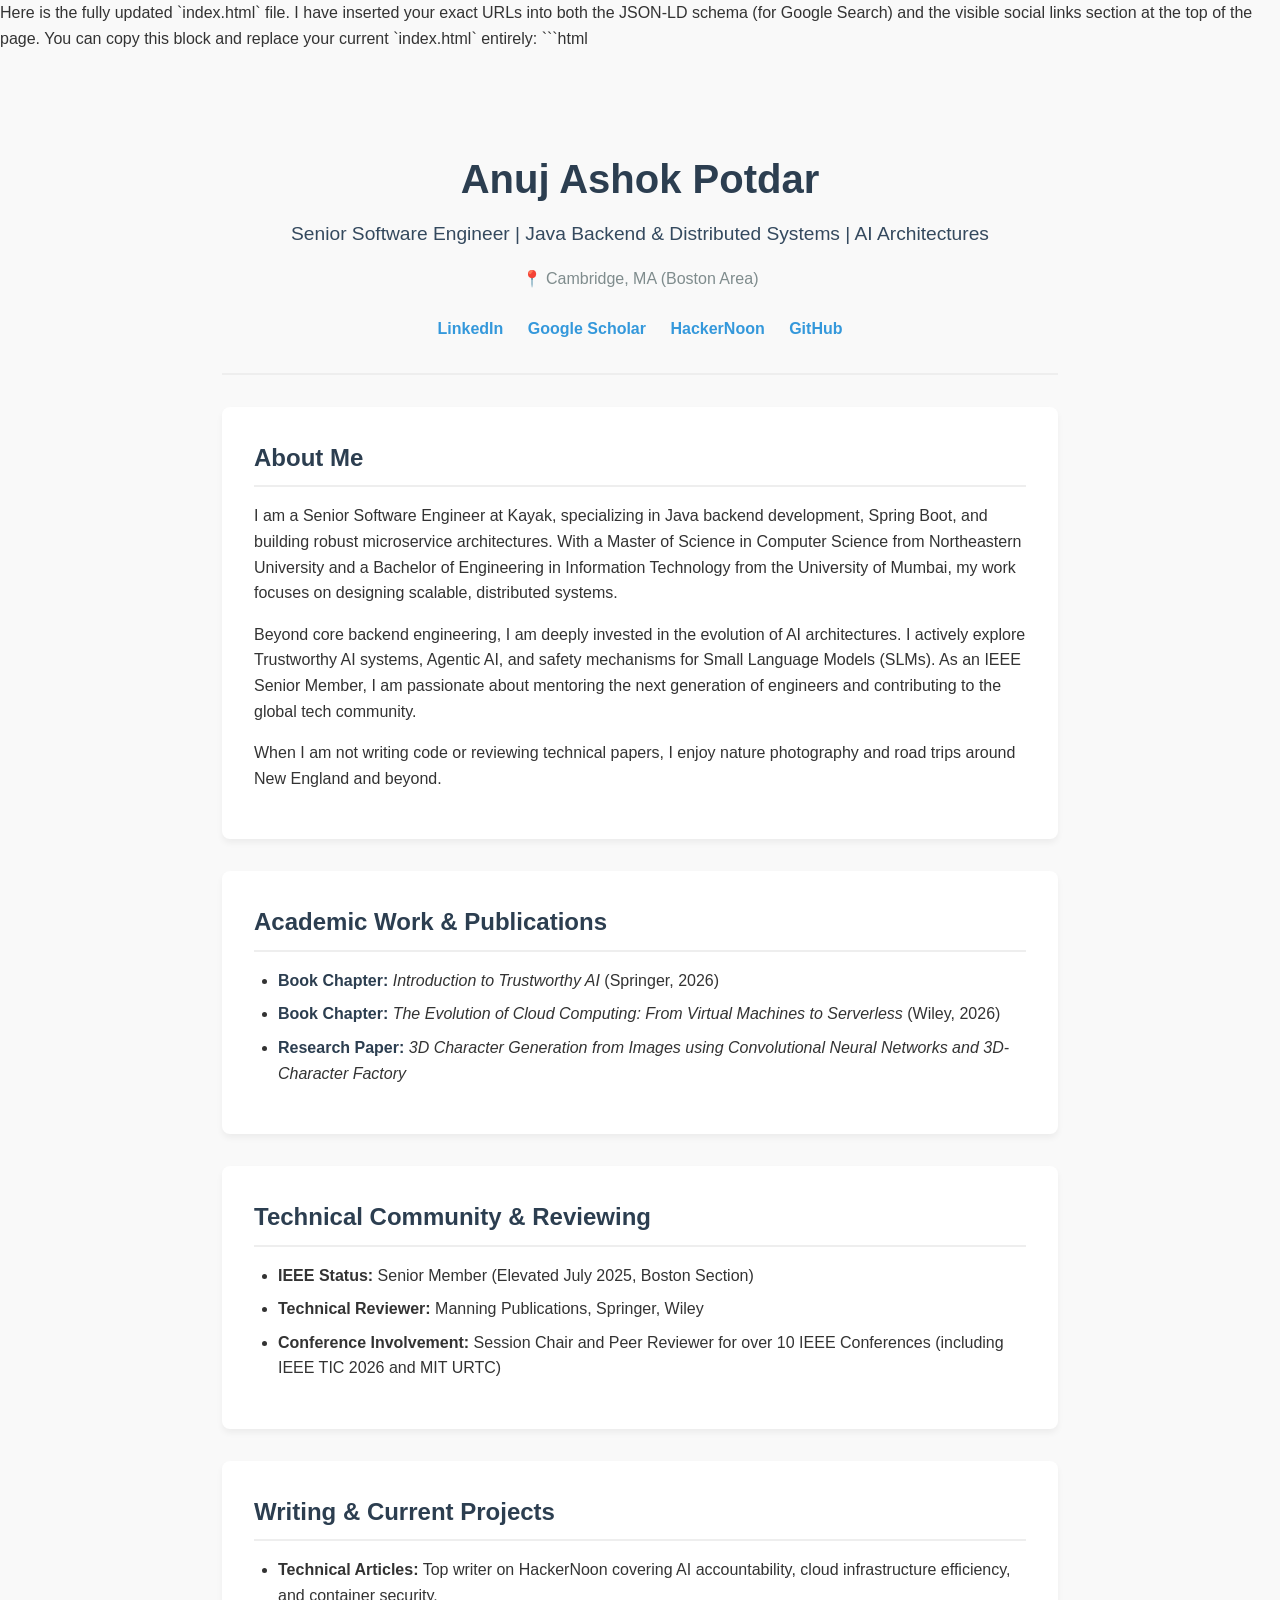
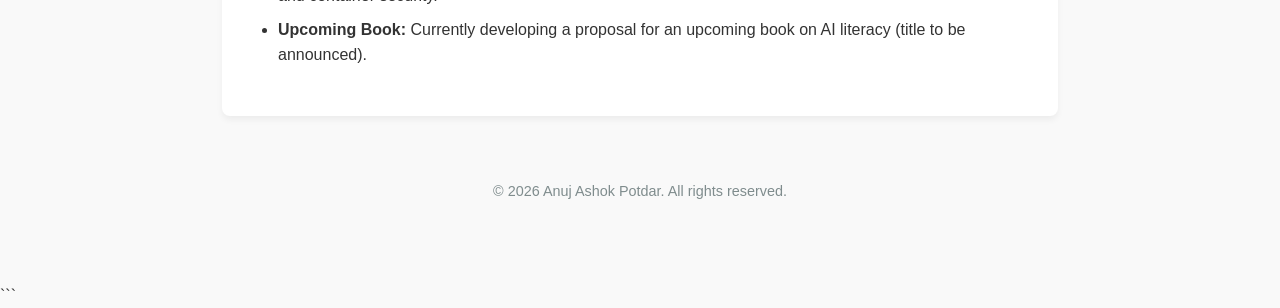
==== commit a4af7109: "Update index.html" ====
--- a/index.html
+++ b/index.html
@@ -1,3 +1,8 @@
+Here is the fully updated `index.html` file. I have inserted your exact URLs into both the JSON-LD schema (for Google Search) and the visible social links section at the top of the page.
+
+You can copy this block and replace your current `index.html` entirely:
+
+```html
 <!DOCTYPE html>
 <html lang="en">
 <head>
@@ -48,9 +53,9 @@
         "name": "Institute of Electrical and Electronics Engineers (IEEE)"
       },
       "sameAs": [
-        "https://www.linkedin.com/in/YOUR-LINKEDIN-PROFILE",
-        "https://scholar.google.com/citations?user=YOUR-SCHOLAR-ID",
-        "https://hackernoon.com/u/YOUR-HACKERNOON-PROFILE",
+        "https://www.linkedin.com/in/potdaranuj/",
+        "https://scholar.google.com/citations?view_op=list_works&hl=en&hl=en&user=xYGTSWcAAAAJ",
+        "https://hackernoon.com/u/anizmo",
         "https://github.com/anizmo"
       ]
     }
@@ -180,10 +185,9 @@
             <div class="subtitle">Senior Software Engineer | Java Backend & Distributed Systems | AI Architectures</div>
             <div class="location">📍 Cambridge, MA (Boston Area)</div>
             <div class="social-links">
-                <!-- Replace the # with your actual URLs -->
-                <a href="#">LinkedIn</a>
-                <a href="#">Google Scholar</a>
-                <a href="#">HackerNoon</a>
+                <a href="https://www.linkedin.com/in/potdaranuj/">LinkedIn</a>
+                <a href="https://scholar.google.com/citations?view_op=list_works&hl=en&hl=en&user=xYGTSWcAAAAJ">Google Scholar</a>
+                <a href="https://hackernoon.com/u/anizmo">HackerNoon</a>
                 <a href="https://github.com/anizmo">GitHub</a>
             </div>
         </header>
@@ -230,3 +234,5 @@
 
 </body>
 </html>
+
+```
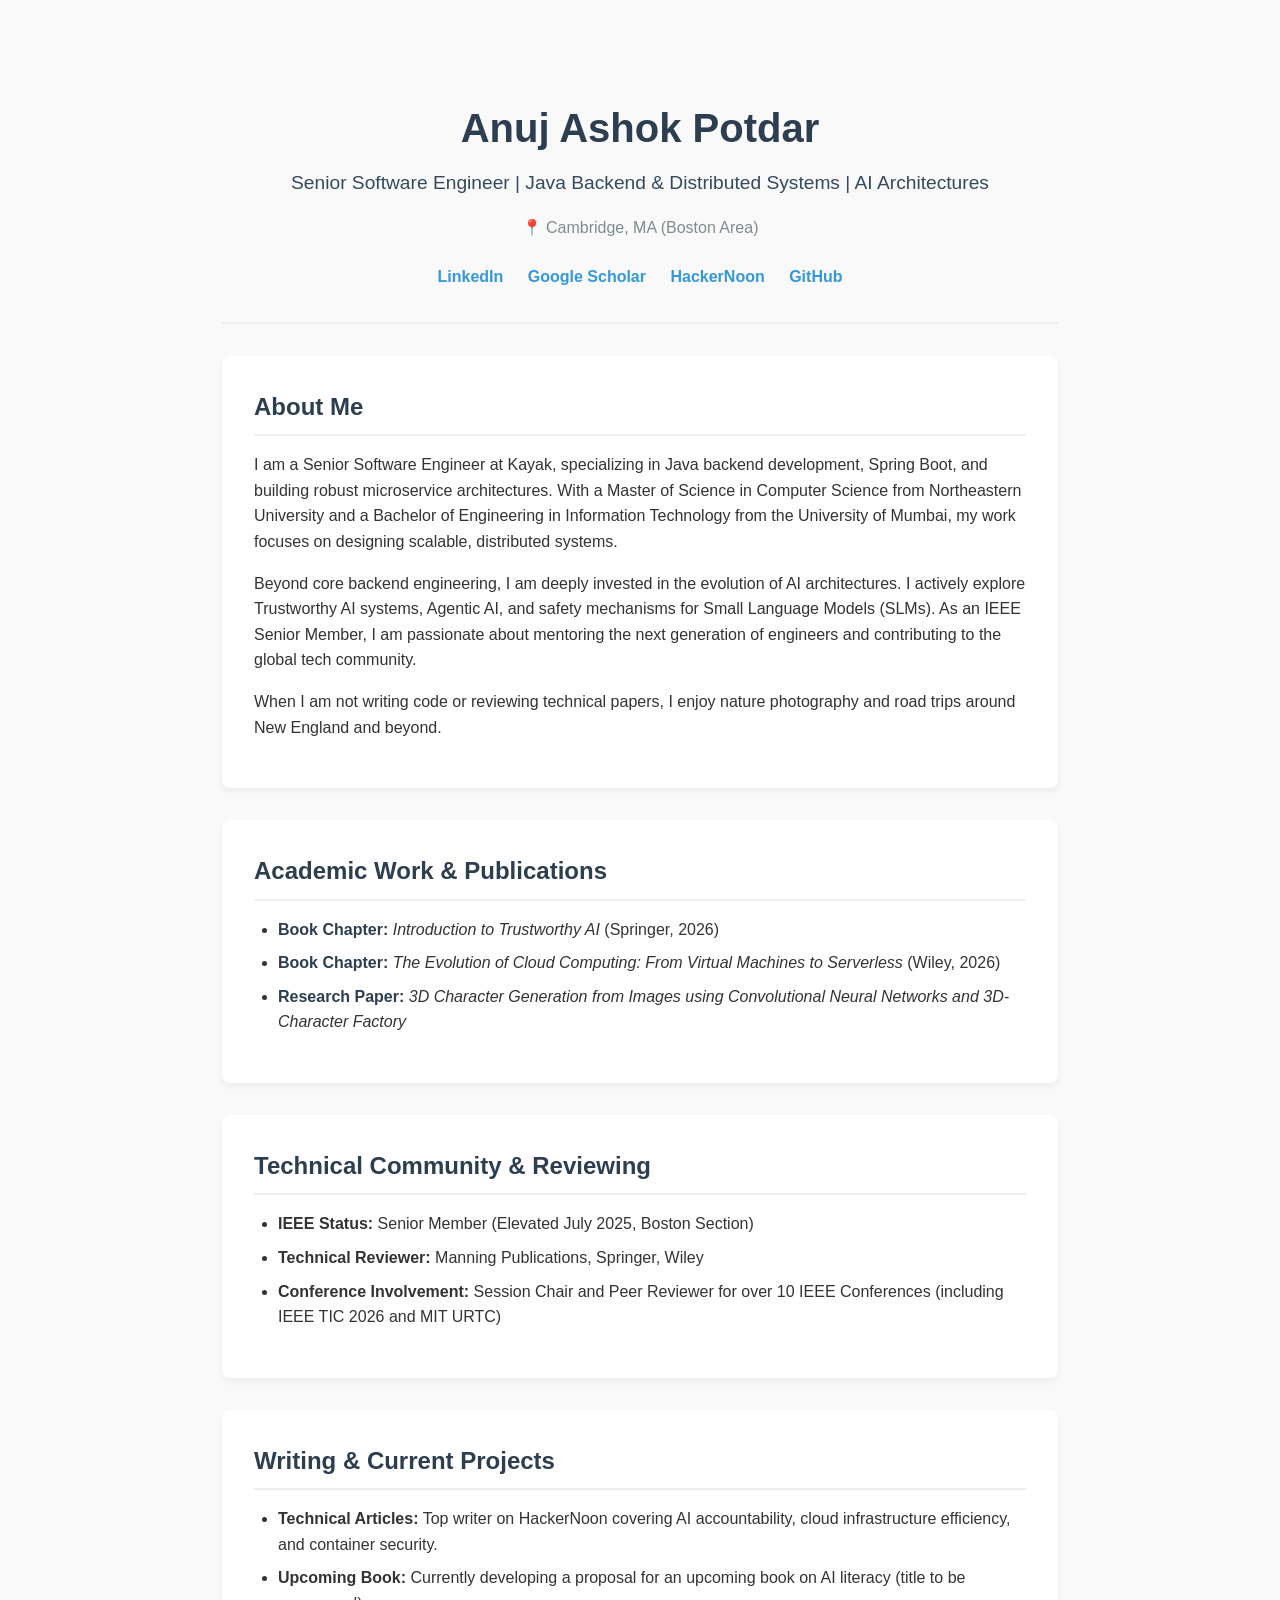
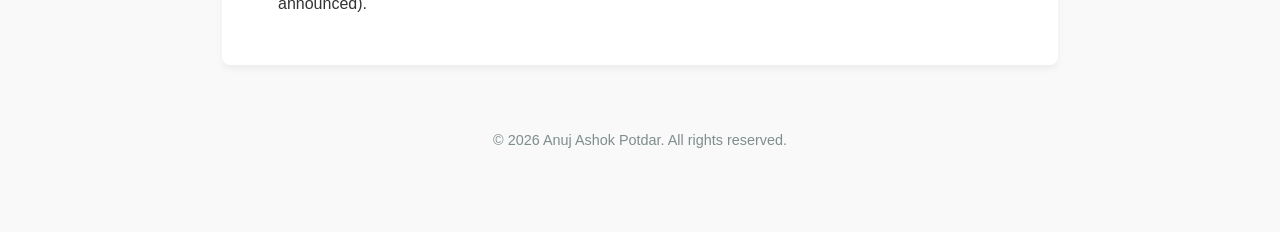
==== commit 947597cc: "Update index.html" ====
--- a/index.html
+++ b/index.html
@@ -1,8 +1,3 @@
-Here is the fully updated `index.html` file. I have inserted your exact URLs into both the JSON-LD schema (for Google Search) and the visible social links section at the top of the page.
-
-You can copy this block and replace your current `index.html` entirely:
-
-```html
 <!DOCTYPE html>
 <html lang="en">
 <head>
@@ -234,5 +229,3 @@
 
 </body>
 </html>
-
-```
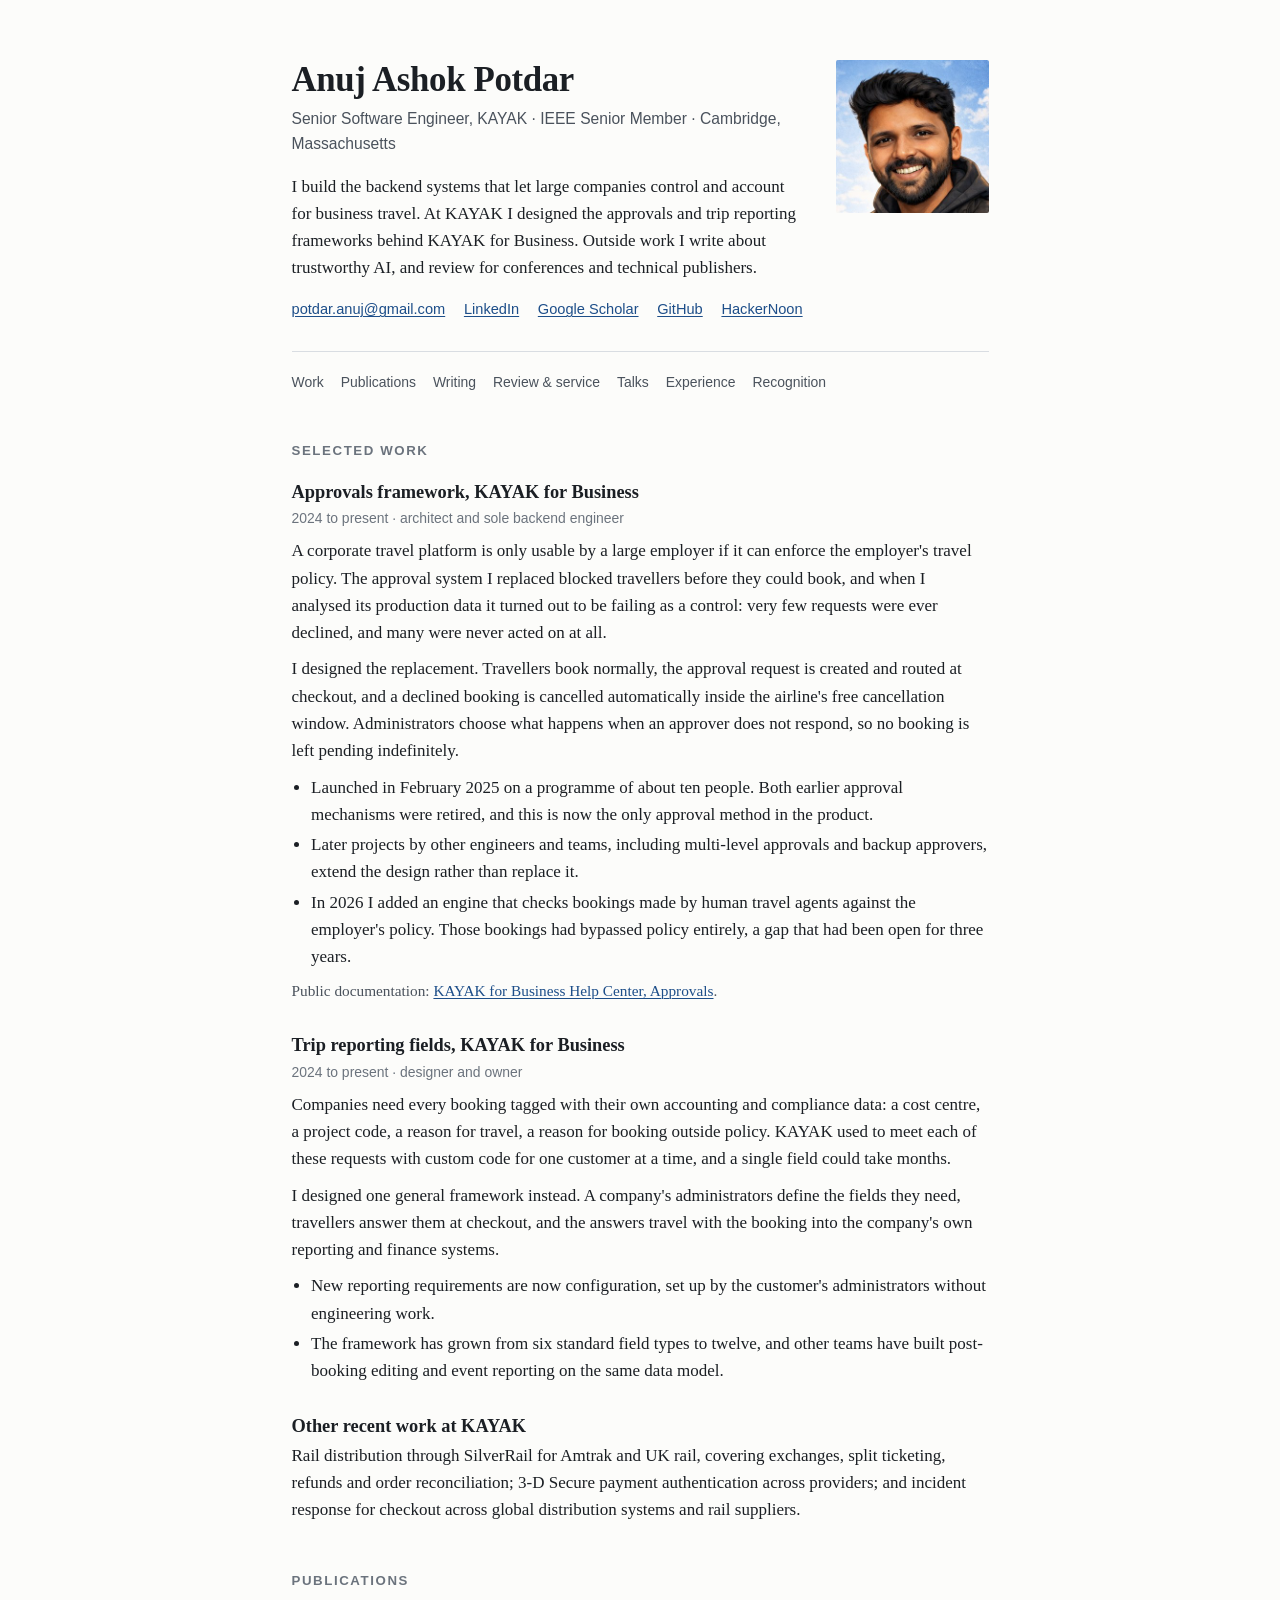
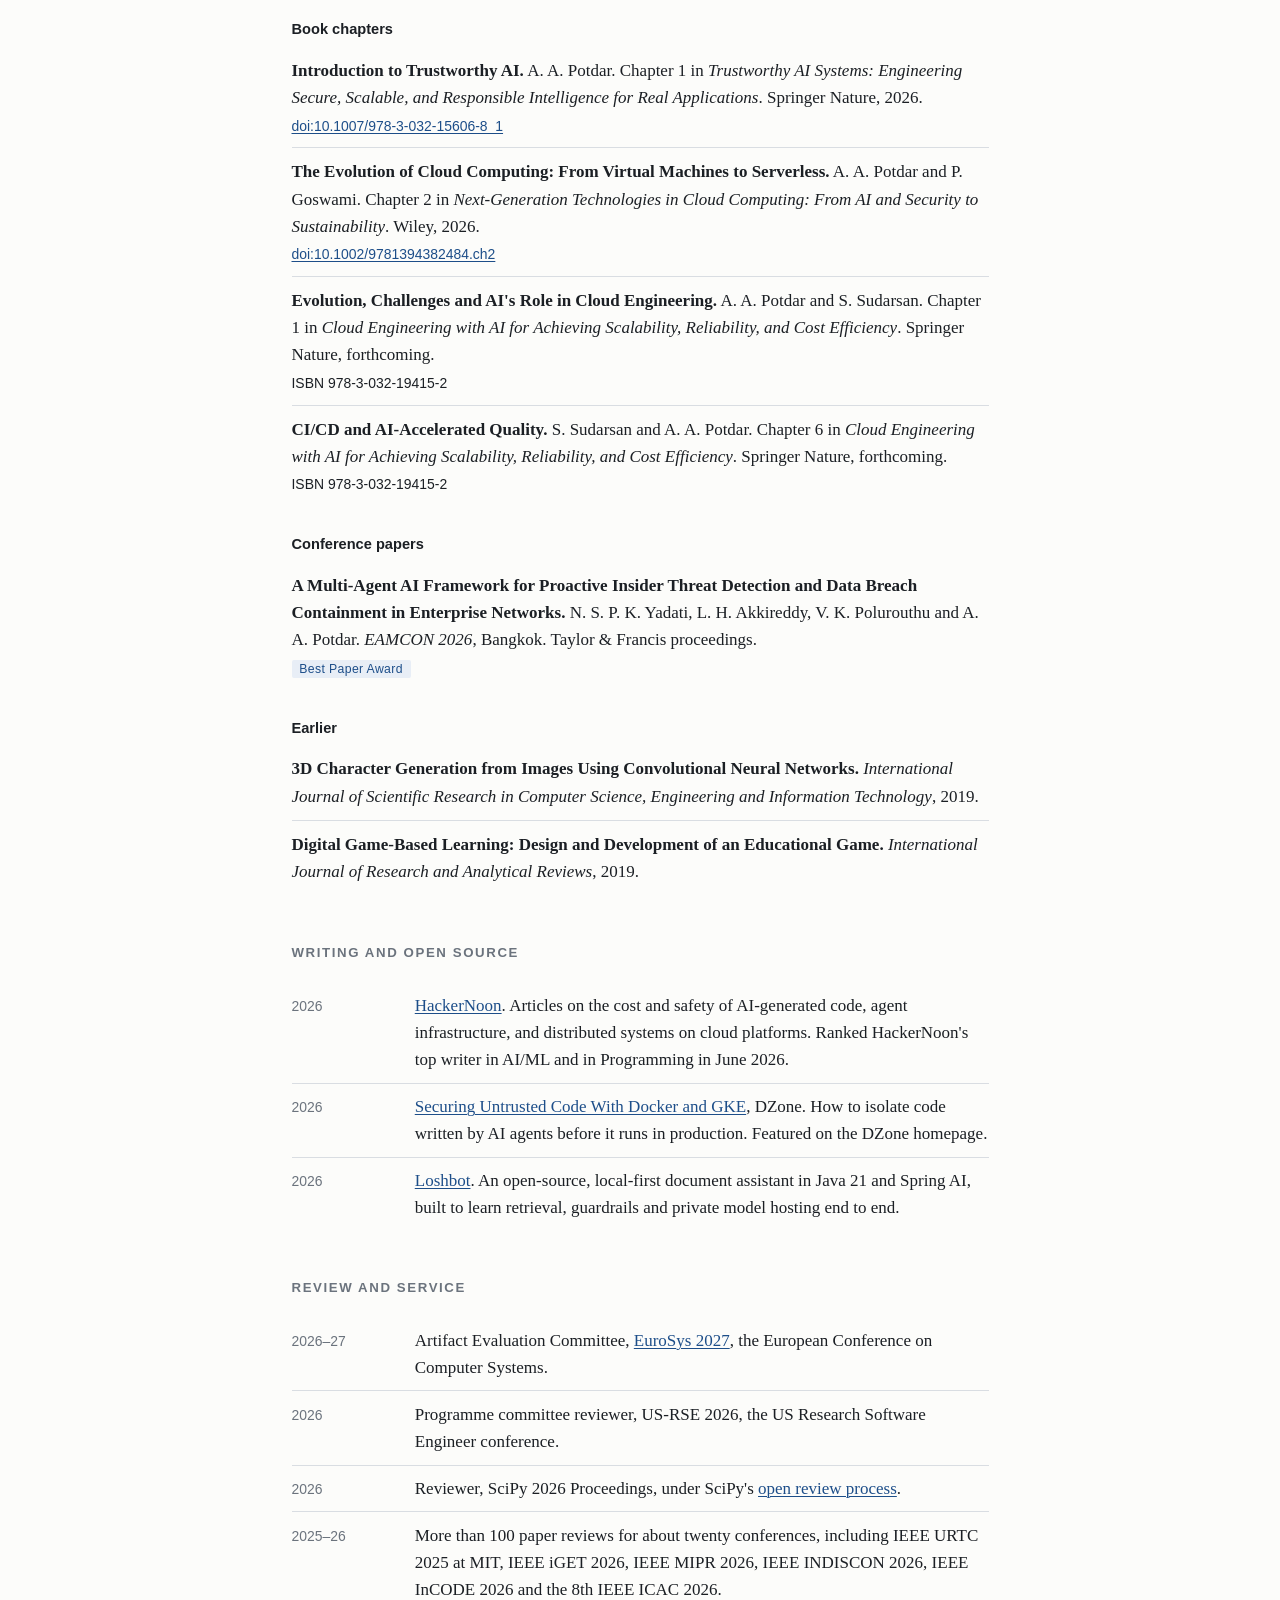
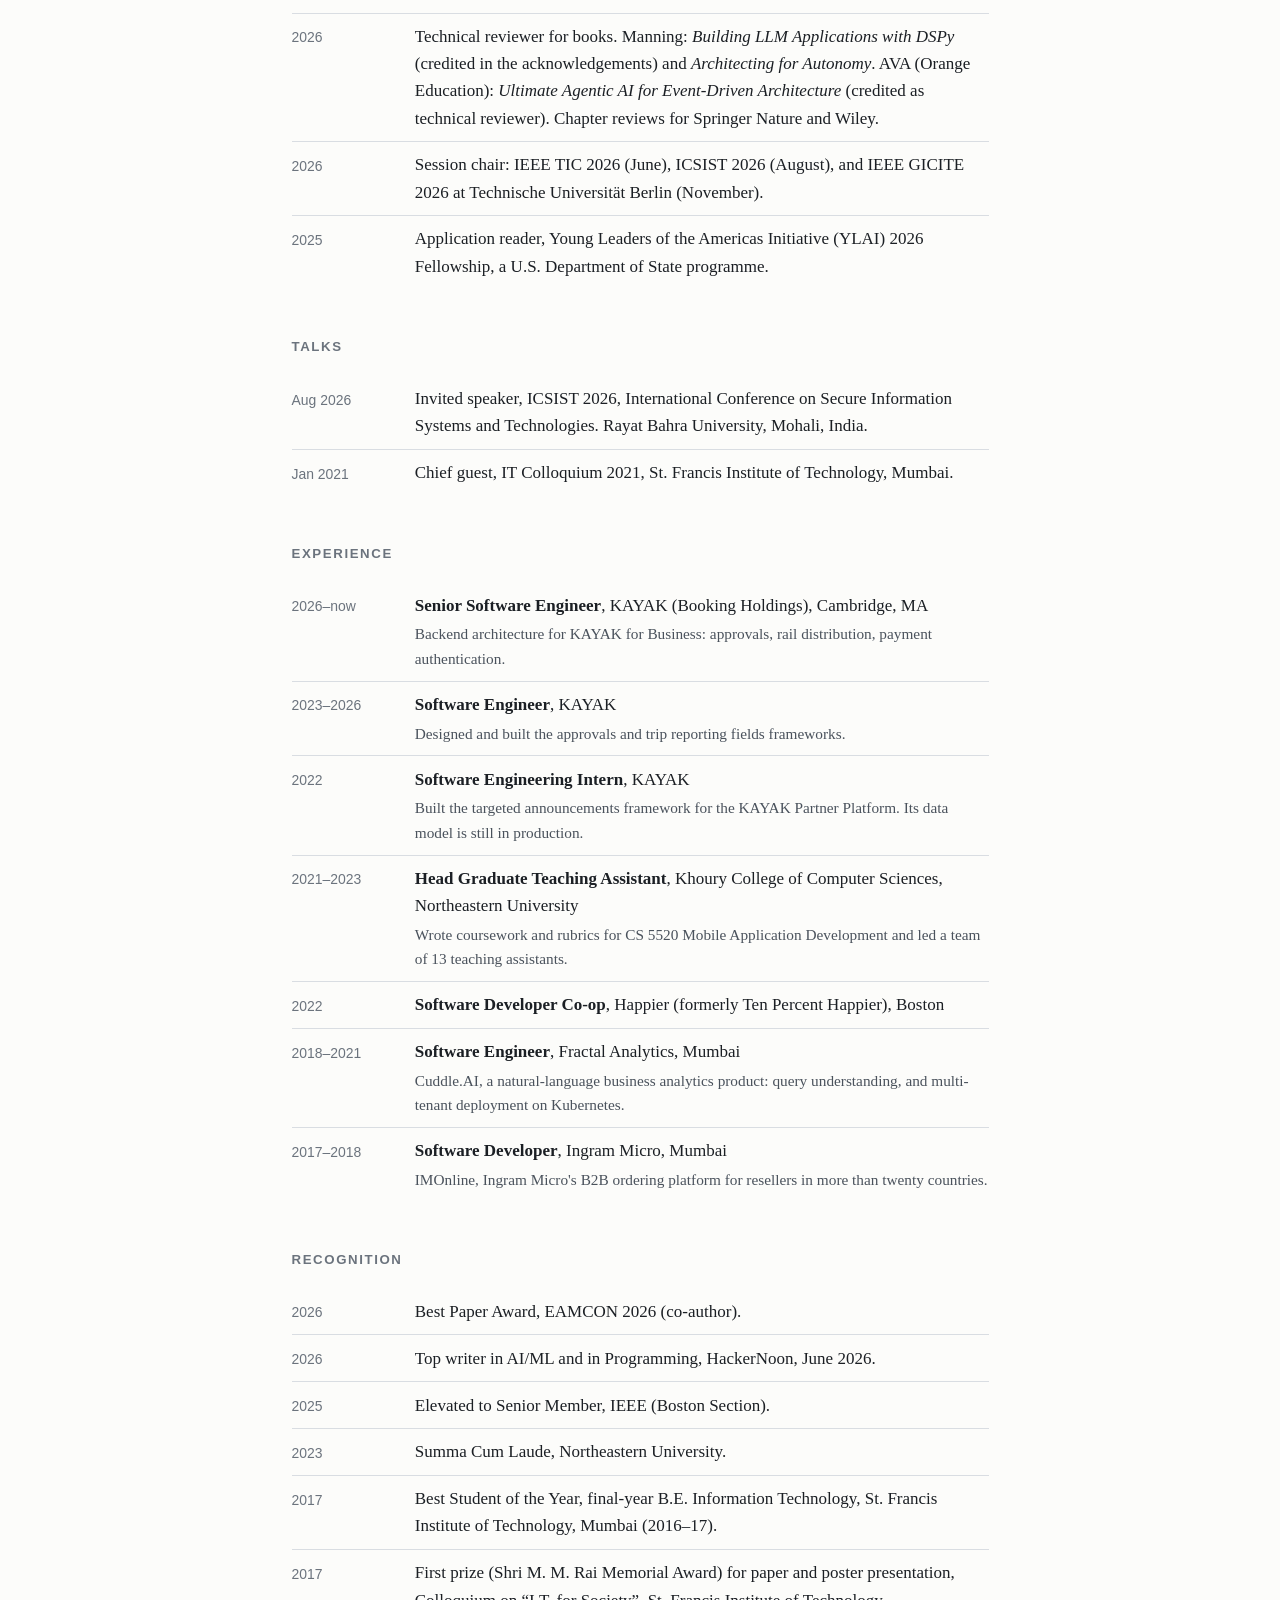
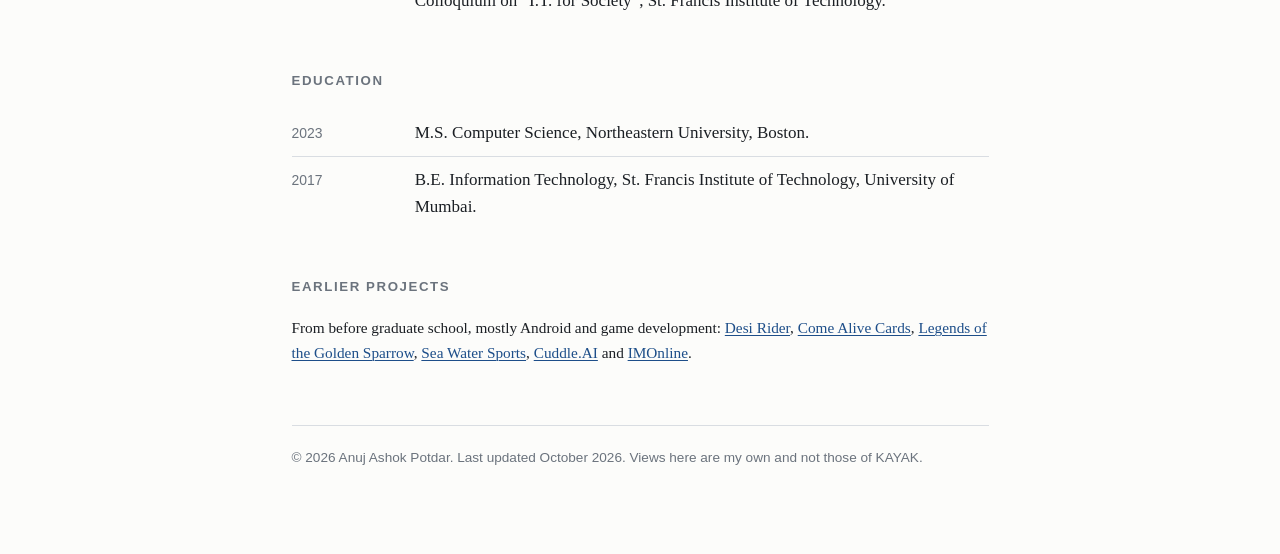
==== commit d0eebb2e: "new website" ====
--- a/index.html
+++ b/index.html
@@ -1,231 +1,302 @@
 <!DOCTYPE html>
 <html lang="en">
 <head>
-    <meta charset="UTF-8">
-    <meta name="viewport" content="width=device-width, initial-scale=1.0">
-    <title>Anuj Ashok Potdar | Senior Software Engineer</title>
-    <meta name="description" content="Personal website of Anuj Ashok Potdar, Senior Software Engineer at Kayak specializing in Java Backend, Distributed Systems, and AI Architectures.">
-    
-    <!-- Google Search Console Verification -->
-    <meta name="google-site-verification" content="IidFGU8ejbErF8oB_hbqEx6_UC1Vo7ZQCcHROklrz0Q" />
-    
-    <!-- Google Knowledge Panel Person Schema -->
-    <script type="application/ld+json">
-    {
-      "@context": "https://schema.org/",
-      "@type": "Person",
-      "name": "Anuj Ashok Potdar",
-      "jobTitle": "Senior Software Engineer",
-      "worksFor": {
-        "@type": "Organization",
-        "name": "Kayak"
-      },
-      "address": {
-        "@type": "PostalAddress",
-        "addressLocality": "Cambridge",
-        "addressRegion": "MA",
-        "addressCountry": "US"
-      },
-      "alumniOf": [
-        {
-          "@type": "CollegeOrUniversity",
-          "name": "Northeastern University"
-        },
-        {
-          "@type": "CollegeOrUniversity",
-          "name": "St. Francis Institute of Technology, University of Mumbai"
-        }
-      ],
-      "knowsAbout": [
-        "Java Backend Development",
-        "Distributed Systems",
-        "Trustworthy AI",
-        "Agentic AI",
-        "Small Language Models (SLMs)"
-      ],
-      "memberOf": {
-        "@type": "Organization",
-        "name": "Institute of Electrical and Electronics Engineers (IEEE)"
-      },
-      "sameAs": [
-        "https://www.linkedin.com/in/potdaranuj/",
-        "https://scholar.google.com/citations?view_op=list_works&hl=en&hl=en&user=xYGTSWcAAAAJ",
-        "https://hackernoon.com/u/anizmo",
-        "https://github.com/anizmo"
-      ]
-    }
-    </script>
-
-    <style>
-        :root {
-            --primary-color: #2c3e50;
-            --secondary-color: #34495e;
-            --accent-color: #3498db;
-            --text-color: #333;
-            --bg-color: #f9f9f9;
-            --container-bg: #ffffff;
-        }
-
-        * {
-            box-sizing: border-box;
-            margin: 0;
-            padding: 0;
-        }
-
-        body {
-            font-family: -apple-system, BlinkMacSystemFont, "Segoe UI", Roboto, Helvetica, Arial, sans-serif;
-            line-height: 1.6;
-            color: var(--text-color);
-            background-color: var(--bg-color);
-        }
-
-        .container {
-            max-width: 900px;
-            margin: 0 auto;
-            padding: 2rem;
-        }
-
-        header {
-            text-align: center;
-            padding: 4rem 0 2rem;
-            border-bottom: 2px solid #eee;
-            margin-bottom: 2rem;
-        }
-
-        h1 {
-            color: var(--primary-color);
-            font-size: 2.5rem;
-            margin-bottom: 0.5rem;
-        }
-
-        .subtitle {
-            font-size: 1.2rem;
-            color: var(--secondary-color);
-            margin-bottom: 1rem;
-        }
-
-        .location {
-            font-size: 1rem;
-            color: #7f8c8d;
-            margin-bottom: 1.5rem;
-        }
-
-        .social-links a {
-            display: inline-block;
-            margin: 0 10px;
-            color: var(--accent-color);
-            text-decoration: none;
-            font-weight: 600;
-        }
-
-        .social-links a:hover {
-            text-decoration: underline;
-        }
-
-        section {
-            background: var(--container-bg);
-            padding: 2rem;
-            border-radius: 8px;
-            box-shadow: 0 4px 6px rgba(0,0,0,0.05);
-            margin-bottom: 2rem;
-        }
-
-        h2 {
-            color: var(--primary-color);
-            margin-bottom: 1rem;
-            padding-bottom: 0.5rem;
-            border-bottom: 2px solid #eee;
-        }
-
-        p {
-            margin-bottom: 1rem;
-        }
-
-        ul {
-            margin-left: 1.5rem;
-            margin-bottom: 1rem;
-        }
-
-        li {
-            margin-bottom: 0.5rem;
-        }
-
-        .highlight {
-            font-weight: 600;
-            color: var(--primary-color);
-        }
-
-        footer {
-            text-align: center;
-            padding: 2rem 0;
-            color: #7f8c8d;
-            font-size: 0.9rem;
-        }
-
-        @media (max-width: 600px) {
-            .container {
-                padding: 1rem;
-            }
-            header {
-                padding: 2rem 0 1rem;
-            }
-        }
-    </style>
+<meta charset="utf-8">
+<meta name="viewport" content="width=device-width, initial-scale=1">
+<title>Anuj Ashok Potdar</title>
+<meta name="description" content="Anuj Ashok Potdar is a senior software engineer at KAYAK who designs policy-enforcement and data systems for corporate travel, and writes about trustworthy AI.">
+<meta name="author" content="Anuj Ashok Potdar">
+<meta name="google-site-verification" content="IidFGU8ejbErF8oB_hbqEx6_UC1Vo7ZQCcHROklrz0Q">
+<link rel="canonical" href="https://anizmo.github.io/">
+<link rel="icon" href="images/favicon.png">
+<meta property="og:type" content="profile">
+<meta property="og:title" content="Anuj Ashok Potdar">
+<meta property="og:description" content="Senior software engineer at KAYAK. Approvals and reporting systems for corporate travel, and writing on trustworthy AI.">
+<meta property="og:url" content="https://anizmo.github.io/">
+<meta property="og:image" content="https://anizmo.github.io/images/anuj-640.jpg">
+<link rel="stylesheet" href="css/site.css">
+<script type="application/ld+json">
+{
+  "@context": "https://schema.org",
+  "@type": "Person",
+  "name": "Anuj Ashok Potdar",
+  "url": "https://anizmo.github.io/",
+  "image": "https://anizmo.github.io/images/anuj-640.jpg",
+  "jobTitle": "Senior Software Engineer",
+  "worksFor": { "@type": "Organization", "name": "KAYAK", "parentOrganization": { "@type": "Organization", "name": "Booking Holdings" } },
+  "address": { "@type": "PostalAddress", "addressLocality": "Cambridge", "addressRegion": "MA", "addressCountry": "US" },
+  "alumniOf": [
+    { "@type": "CollegeOrUniversity", "name": "Northeastern University" },
+    { "@type": "CollegeOrUniversity", "name": "St. Francis Institute of Technology, University of Mumbai" }
+  ],
+  "memberOf": { "@type": "Organization", "name": "IEEE", "description": "Senior Member" },
+  "knowsAbout": ["Distributed systems", "Policy enforcement", "Auditability", "Trustworthy AI", "Java", "Corporate travel technology"],
+  "sameAs": [
+    "https://www.linkedin.com/in/potdaranuj/",
+    "https://scholar.google.com/citations?user=xYGTSWcAAAAJ",
+    "https://github.com/anizmo",
+    "https://hackernoon.com/u/anizmo"
+  ]
+}
+</script>
 </head>
 <body>
-
-    <div class="container">
-        <header>
-            <h1>Anuj Ashok Potdar</h1>
-            <div class="subtitle">Senior Software Engineer | Java Backend & Distributed Systems | AI Architectures</div>
-            <div class="location">📍 Cambridge, MA (Boston Area)</div>
-            <div class="social-links">
-                <a href="https://www.linkedin.com/in/potdaranuj/">LinkedIn</a>
-                <a href="https://scholar.google.com/citations?view_op=list_works&hl=en&hl=en&user=xYGTSWcAAAAJ">Google Scholar</a>
-                <a href="https://hackernoon.com/u/anizmo">HackerNoon</a>
-                <a href="https://github.com/anizmo">GitHub</a>
-            </div>
-        </header>
-
-        <main>
-            <section id="about">
-                <h2>About Me</h2>
-                <p>I am a Senior Software Engineer at Kayak, specializing in Java backend development, Spring Boot, and building robust microservice architectures. With a Master of Science in Computer Science from Northeastern University and a Bachelor of Engineering in Information Technology from the University of Mumbai, my work focuses on designing scalable, distributed systems.</p>
-                <p>Beyond core backend engineering, I am deeply invested in the evolution of AI architectures. I actively explore Trustworthy AI systems, Agentic AI, and safety mechanisms for Small Language Models (SLMs). As an IEEE Senior Member, I am passionate about mentoring the next generation of engineers and contributing to the global tech community.</p>
-                <p>When I am not writing code or reviewing technical papers, I enjoy nature photography and road trips around New England and beyond.</p>
-            </section>
-
-            <section id="publications">
-                <h2>Academic Work & Publications</h2>
-                <ul>
-                    <li><span class="highlight">Book Chapter:</span> <em>Introduction to Trustworthy AI</em> (Springer, 2026)</li>
-                    <li><span class="highlight">Book Chapter:</span> <em>The Evolution of Cloud Computing: From Virtual Machines to Serverless</em> (Wiley, 2026)</li>
-                    <li><span class="highlight">Research Paper:</span> <em>3D Character Generation from Images using Convolutional Neural Networks and 3D-Character Factory</em></li>
-                </ul>
-            </section>
-
-            <section id="community">
-                <h2>Technical Community & Reviewing</h2>
-                <ul>
-                    <li><strong>IEEE Status:</strong> Senior Member (Elevated July 2025, Boston Section)</li>
-                    <li><strong>Technical Reviewer:</strong> Manning Publications, Springer, Wiley</li>
-                    <li><strong>Conference Involvement:</strong> Session Chair and Peer Reviewer for over 10 IEEE Conferences (including IEEE TIC 2026 and MIT URTC)</li>
-                </ul>
-            </section>
-
-            <section id="projects">
-                <h2>Writing & Current Projects</h2>
-                <ul>
-                    <li><strong>Technical Articles:</strong> Top writer on HackerNoon covering AI accountability, cloud infrastructure efficiency, and container security.</li>
-                    <li><strong>Upcoming Book:</strong> Currently developing a proposal for an upcoming book on AI literacy (title to be announced).</li>
-                </ul>
-            </section>
-        </main>
-
-        <footer>
-            <p>&copy; 2026 Anuj Ashok Potdar. All rights reserved.</p>
-        </footer>
-    </div>
-
+<a class="skip" href="#main">Skip to content</a>
+<div class="page">
+
+<header class="masthead">
+  <div>
+    <h1>Anuj Ashok Potdar</h1>
+    <p class="role">Senior Software Engineer, KAYAK &middot; IEEE Senior Member &middot; Cambridge, Massachusetts</p>
+    <p class="lede">I build the backend systems that let large companies control and account for business travel. At KAYAK I designed the approvals and trip reporting frameworks behind KAYAK for Business. Outside work I write about trustworthy AI, and review for conferences and technical publishers.</p>
+    <ul class="links">
+      <li><a href="mailto:potdar.anuj@gmail.com">potdar.anuj@gmail.com</a></li>
+      <li><a href="https://www.linkedin.com/in/potdaranuj/">LinkedIn</a></li>
+      <li><a href="https://scholar.google.com/citations?user=xYGTSWcAAAAJ">Google Scholar</a></li>
+      <li><a href="https://github.com/anizmo">GitHub</a></li>
+      <li><a href="https://hackernoon.com/u/anizmo">HackerNoon</a></li>
+    </ul>
+  </div>
+  <img src="images/anuj-320.jpg" srcset="images/anuj-320.jpg 1x, images/anuj-640.jpg 2x" alt="Portrait of Anuj Ashok Potdar" width="144" height="144">
+</header>
+
+<nav class="toc" aria-label="Sections">
+  <a href="#work">Work</a>
+  <a href="#publications">Publications</a>
+  <a href="#writing">Writing</a>
+  <a href="#service">Review &amp; service</a>
+  <a href="#talks">Talks</a>
+  <a href="#experience">Experience</a>
+  <a href="#recognition">Recognition</a>
+</nav>
+
+<main id="main">
+
+<section id="work">
+  <h2>Selected work</h2>
+
+  <article class="work">
+    <h3>Approvals framework, KAYAK for Business</h3>
+    <p class="meta">2024 to present &middot; architect and sole backend engineer</p>
+    <p>A corporate travel platform is only usable by a large employer if it can enforce the employer's travel policy. The approval system I replaced blocked travellers before they could book, and when I analysed its production data it turned out to be failing as a control: very few requests were ever declined, and many were never acted on at all.</p>
+    <p>I designed the replacement. Travellers book normally, the approval request is created and routed at checkout, and a declined booking is cancelled automatically inside the airline's free cancellation window. Administrators choose what happens when an approver does not respond, so no booking is left pending indefinitely.</p>
+    <ul>
+      <li>Launched in February 2025 on a programme of about ten people. Both earlier approval mechanisms were retired, and this is now the only approval method in the product.</li>
+      <li>Later projects by other engineers and teams, including multi-level approvals and backup approvers, extend the design rather than replace it.</li>
+      <li>In 2026 I added an engine that checks bookings made by human travel agents against the employer's policy. Those bookings had bypassed policy entirely, a gap that had been open for three years.</li>
+    </ul>
+    <p class="small muted">Public documentation: <a href="https://www.kayak.com/business/help-center/admins/configuration/approvals/">KAYAK for Business Help Center, Approvals</a>.</p>
+  </article>
+
+  <article class="work">
+    <h3>Trip reporting fields, KAYAK for Business</h3>
+    <p class="meta">2024 to present &middot; designer and owner</p>
+    <p>Companies need every booking tagged with their own accounting and compliance data: a cost centre, a project code, a reason for travel, a reason for booking outside policy. KAYAK used to meet each of these requests with custom code for one customer at a time, and a single field could take months.</p>
+    <p>I designed one general framework instead. A company's administrators define the fields they need, travellers answer them at checkout, and the answers travel with the booking into the company's own reporting and finance systems.</p>
+    <ul>
+      <li>New reporting requirements are now configuration, set up by the customer's administrators without engineering work.</li>
+      <li>The framework has grown from six standard field types to twelve, and other teams have built post-booking editing and event reporting on the same data model.</li>
+    </ul>
+  </article>
+
+  <article class="work">
+    <h3>Other recent work at KAYAK</h3>
+    <p>Rail distribution through SilverRail for Amtrak and UK rail, covering exchanges, split ticketing, refunds and order reconciliation; 3-D Secure payment authentication across providers; and incident response for checkout across global distribution systems and rail suppliers.</p>
+  </article>
+</section>
+
+<section id="publications">
+  <h2>Publications</h2>
+
+  <h4>Book chapters</h4>
+  <ol class="pubs">
+    <li>
+      <span class="title">Introduction to Trustworthy AI.</span>
+      A. A. Potdar. Chapter 1 in <span class="venue">Trustworthy AI Systems: Engineering Secure, Scalable, and Responsible Intelligence for Real Applications</span>. Springer Nature, 2026.
+      <div class="ids"><a href="https://doi.org/10.1007/978-3-032-15606-8_1">doi:10.1007/978-3-032-15606-8_1</a></div>
+    </li>
+    <li>
+      <span class="title">The Evolution of Cloud Computing: From Virtual Machines to Serverless.</span>
+      A. A. Potdar and P. Goswami. Chapter 2 in <span class="venue">Next-Generation Technologies in Cloud Computing: From AI and Security to Sustainability</span>. Wiley, 2026.
+      <div class="ids"><a href="https://doi.org/10.1002/9781394382484.ch2">doi:10.1002/9781394382484.ch2</a></div>
+    </li>
+    <li>
+      <span class="title">Evolution, Challenges and AI's Role in Cloud Engineering.</span>
+      A. A. Potdar and S. Sudarsan. Chapter 1 in <span class="venue">Cloud Engineering with AI for Achieving Scalability, Reliability, and Cost Efficiency</span>. Springer Nature, forthcoming.
+      <div class="ids">ISBN 978-3-032-19415-2</div>
+    </li>
+    <li>
+      <span class="title">CI/CD and AI-Accelerated Quality.</span>
+      S. Sudarsan and A. A. Potdar. Chapter 6 in <span class="venue">Cloud Engineering with AI for Achieving Scalability, Reliability, and Cost Efficiency</span>. Springer Nature, forthcoming.
+      <div class="ids">ISBN 978-3-032-19415-2</div>
+    </li>
+  </ol>
+
+  <h4>Conference papers</h4>
+  <ol class="pubs">
+    <li>
+      <span class="title">A Multi-Agent AI Framework for Proactive Insider Threat Detection and Data Breach Containment in Enterprise Networks.</span>
+      N. S. P. K. Yadati, L. H. Akkireddy, V. K. Polurouthu and A. A. Potdar. <span class="venue">EAMCON 2026</span>, Bangkok. Taylor &amp; Francis proceedings.
+      <div class="ids"><span class="tag note">Best Paper Award</span></div>
+    </li>
+  </ol>
+
+  <h4>Earlier</h4>
+  <ol class="pubs">
+    <li>
+      <span class="title">3D Character Generation from Images Using Convolutional Neural Networks.</span>
+      <span class="venue">International Journal of Scientific Research in Computer Science, Engineering and Information Technology</span>, 2019.
+    </li>
+    <li>
+      <span class="title">Digital Game-Based Learning: Design and Development of an Educational Game.</span>
+      <span class="venue">International Journal of Research and Analytical Reviews</span>, 2019.
+    </li>
+  </ol>
+</section>
+
+<section id="writing">
+  <h2>Writing and open source</h2>
+  <ul class="rows">
+    <li>
+      <span class="when">2026</span>
+      <div class="what"><a href="https://hackernoon.com/u/anizmo">HackerNoon</a>. Articles on the cost and safety of AI-generated code, agent infrastructure, and distributed systems on cloud platforms. Ranked HackerNoon's top writer in AI/ML and in Programming in June 2026.</div>
+    </li>
+    <li>
+      <span class="when">2026</span>
+      <div class="what"><a href="https://dzone.com/articles/secure-code-docker-gke">Securing Untrusted Code With Docker and GKE</a>, DZone. How to isolate code written by AI agents before it runs in production. Featured on the DZone homepage.</div>
+    </li>
+    <li>
+      <span class="when">2026</span>
+      <div class="what"><a href="https://github.com/anizmo/loshbot">Loshbot</a>. An open-source, local-first document assistant in Java 21 and Spring AI, built to learn retrieval, guardrails and private model hosting end to end.</div>
+    </li>
+  </ul>
+</section>
+
+<section id="service">
+  <h2>Review and service</h2>
+  <ul class="rows">
+    <li>
+      <span class="when">2026&ndash;27</span>
+      <div class="what">Artifact Evaluation Committee, <a href="https://2027.eurosys.org/">EuroSys 2027</a>, the European Conference on Computer Systems.</div>
+    </li>
+    <li>
+      <span class="when">2026</span>
+      <div class="what">Programme committee reviewer, US-RSE 2026, the US Research Software Engineer conference.</div>
+    </li>
+    <li>
+      <span class="when">2026</span>
+      <div class="what">Reviewer, SciPy 2026 Proceedings, under SciPy's <a href="https://github.com/scipy-conference/scipy_proceedings/pull/1234">open review process</a>.</div>
+    </li>
+    <li>
+      <span class="when">2025&ndash;26</span>
+      <div class="what">More than 100 paper reviews for about twenty conferences, including IEEE URTC 2025 at MIT, IEEE iGET 2026, IEEE MIPR 2026, IEEE INDISCON 2026, IEEE InCODE 2026 and the 8th IEEE ICAC 2026.</div>
+    </li>
+    <li>
+      <span class="when">2026</span>
+      <div class="what">Technical reviewer for books. Manning: <em>Building LLM Applications with DSPy</em> (credited in the acknowledgements) and <em>Architecting for Autonomy</em>. AVA (Orange Education): <em>Ultimate Agentic AI for Event-Driven Architecture</em> (credited as technical reviewer). Chapter reviews for Springer Nature and Wiley.</div>
+    </li>
+    <li>
+      <span class="when">2026</span>
+      <div class="what">Session chair: IEEE TIC 2026 (June), ICSIST 2026 (August), and IEEE GICITE 2026 at Technische Universit&auml;t Berlin (November).</div>
+    </li>
+    <li>
+      <span class="when">2025</span>
+      <div class="what">Application reader, Young Leaders of the Americas Initiative (YLAI) 2026 Fellowship, a U.S. Department of State programme.</div>
+    </li>
+  </ul>
+</section>
+
+<section id="talks">
+  <h2>Talks</h2>
+  <ul class="rows">
+    <li>
+      <span class="when">Aug 2026</span>
+      <div class="what">Invited speaker, ICSIST 2026, International Conference on Secure Information Systems and Technologies. Rayat Bahra University, Mohali, India.</div>
+    </li>
+    <li>
+      <span class="when">Jan 2021</span>
+      <div class="what">Chief guest, IT Colloquium 2021, St. Francis Institute of Technology, Mumbai.</div>
+    </li>
+  </ul>
+</section>
+
+<section id="experience">
+  <h2>Experience</h2>
+  <ul class="rows">
+    <li>
+      <span class="when">2026&ndash;now</span>
+      <div class="what"><strong>Senior Software Engineer</strong>, KAYAK (Booking Holdings), Cambridge, MA
+        <p class="muted small">Backend architecture for KAYAK for Business: approvals, rail distribution, payment authentication.</p></div>
+    </li>
+    <li>
+      <span class="when">2023&ndash;2026</span>
+      <div class="what"><strong>Software Engineer</strong>, KAYAK
+        <p class="muted small">Designed and built the approvals and trip reporting fields frameworks.</p></div>
+    </li>
+    <li>
+      <span class="when">2022</span>
+      <div class="what"><strong>Software Engineering Intern</strong>, KAYAK
+        <p class="muted small">Built the targeted announcements framework for the KAYAK Partner Platform. Its data model is still in production.</p></div>
+    </li>
+    <li>
+      <span class="when">2021&ndash;2023</span>
+      <div class="what"><strong>Head Graduate Teaching Assistant</strong>, Khoury College of Computer Sciences, Northeastern University
+        <p class="muted small">Wrote coursework and rubrics for CS 5520 Mobile Application Development and led a team of 13 teaching assistants.</p></div>
+    </li>
+    <li>
+      <span class="when">2022</span>
+      <div class="what"><strong>Software Developer Co-op</strong>, Happier (formerly Ten Percent Happier), Boston</div>
+    </li>
+    <li>
+      <span class="when">2018&ndash;2021</span>
+      <div class="what"><strong>Software Engineer</strong>, Fractal Analytics, Mumbai
+        <p class="muted small">Cuddle.AI, a natural-language business analytics product: query understanding, and multi-tenant deployment on Kubernetes.</p></div>
+    </li>
+    <li>
+      <span class="when">2017&ndash;2018</span>
+      <div class="what"><strong>Software Developer</strong>, Ingram Micro, Mumbai
+        <p class="muted small">IMOnline, Ingram Micro's B2B ordering platform for resellers in more than twenty countries.</p></div>
+    </li>
+  </ul>
+</section>
+
+<section id="recognition">
+  <h2>Recognition</h2>
+  <ul class="rows">
+    <li><span class="when">2026</span><div class="what">Best Paper Award, EAMCON 2026 (co-author).</div></li>
+    <li><span class="when">2026</span><div class="what">Top writer in AI/ML and in Programming, HackerNoon, June 2026.</div></li>
+    <li><span class="when">2025</span><div class="what">Elevated to Senior Member, IEEE (Boston Section).</div></li>
+    <li><span class="when">2023</span><div class="what">Summa Cum Laude, Northeastern University.</div></li>
+    <li><span class="when">2017</span><div class="what">Best Student of the Year, final-year B.E. Information Technology, St. Francis Institute of Technology, Mumbai (2016&ndash;17).</div></li>
+    <li><span class="when">2017</span><div class="what">First prize (Shri M. M. Rai Memorial Award) for paper and poster presentation, Colloquium on &ldquo;I.T. for Society&rdquo;, St. Francis Institute of Technology.</div></li>
+  </ul>
+</section>
+
+<section id="education">
+  <h2>Education</h2>
+  <ul class="rows">
+    <li><span class="when">2023</span><div class="what">M.S. Computer Science, Northeastern University, Boston.</div></li>
+    <li><span class="when">2017</span><div class="what">B.E. Information Technology, St. Francis Institute of Technology, University of Mumbai.</div></li>
+  </ul>
+</section>
+
+<section id="earlier">
+  <h2>Earlier projects</h2>
+  <p class="small">From before graduate school, mostly Android and game development:
+    <a href="desirider.html">Desi Rider</a>,
+    <a href="comealivecards.html">Come Alive Cards</a>,
+    <a href="logs.html">Legends of the Golden Sparrow</a>,
+    <a href="seawatersports.html">Sea Water Sports</a>,
+    <a href="cuddle.html">Cuddle.AI</a> and
+    <a href="ingram.html">IMOnline</a>.</p>
+</section>
+
+</main>
+
+<footer>
+  <p>&copy; 2026 Anuj Ashok Potdar. Last updated October 2026. Views here are my own and not those of KAYAK.</p>
+</footer>
+
+</div>
 </body>
 </html>
--- a/css/site.css
+++ b/css/site.css
@@ -0,0 +1,243 @@
+/* Anuj Ashok Potdar, personal site
+   One stylesheet, no framework. Print-friendly. */
+
+:root {
+  --ink: #1b1f24;
+  --ink-soft: #4a525c;
+  --ink-faint: #6b737d;
+  --rule: #d9dde2;
+  --paper: #fcfcfa;
+  --accent: #1d4e89;
+  --accent-soft: #e8eef6;
+  --measure: 44rem;
+  --serif: "Iowan Old Style", "Charter", "Bitstream Charter", "Sitka Text", Cambria, Georgia, serif;
+  --sans: -apple-system, BlinkMacSystemFont, "Segoe UI", "Helvetica Neue", Arial, sans-serif;
+}
+
+@media (prefers-color-scheme: dark) {
+  :root {
+    --ink: #e6e6e3;
+    --ink-soft: #b9bcc0;
+    --ink-faint: #8d9298;
+    --rule: #33373c;
+    --paper: #16181b;
+    --accent: #8fb4e3;
+    --accent-soft: #1f2a38;
+  }
+}
+
+* { box-sizing: border-box; }
+
+html { font-size: 106.25%; -webkit-text-size-adjust: 100%; }
+
+body {
+  margin: 0;
+  background: var(--paper);
+  color: var(--ink);
+  font-family: var(--serif);
+  line-height: 1.6;
+  text-rendering: optimizeLegibility;
+}
+
+.page {
+  max-width: var(--measure);
+  margin: 0 auto;
+  padding: 3.5rem 1.5rem 4rem;
+}
+
+a { color: var(--accent); text-decoration: underline; text-decoration-thickness: 1px; text-underline-offset: 2px; }
+a:hover { text-decoration-thickness: 2px; }
+a:focus-visible { outline: 2px solid var(--accent); outline-offset: 2px; }
+
+.skip { position: absolute; left: -999px; }
+.skip:focus { left: 1rem; top: 1rem; background: var(--paper); padding: .4rem .6rem; }
+
+/* ---------- Header ---------- */
+
+.masthead {
+  display: grid;
+  grid-template-columns: 1fr 9rem;
+  gap: 1.75rem;
+  align-items: start;
+  padding-bottom: 1.75rem;
+  border-bottom: 1px solid var(--rule);
+}
+
+.masthead h1 {
+  font-size: 2.05rem;
+  line-height: 1.15;
+  font-weight: 600;
+  letter-spacing: -0.01em;
+  margin: 0 0 .35rem;
+}
+
+.masthead .role {
+  font-family: var(--sans);
+  font-size: .92rem;
+  color: var(--ink-soft);
+  margin: 0 0 1rem;
+}
+
+.masthead .lede { margin: 0 0 1rem; }
+
+.masthead img {
+  width: 9rem;
+  height: 9rem;
+  object-fit: cover;
+  border-radius: 2px;
+  filter: grayscale(12%);
+}
+
+.links {
+  font-family: var(--sans);
+  font-size: .86rem;
+  margin: 0;
+  padding: 0;
+  list-style: none;
+  display: flex;
+  flex-wrap: wrap;
+  gap: .25rem 1.1rem;
+}
+
+nav.toc {
+  font-family: var(--sans);
+  font-size: .82rem;
+  margin: 1.1rem 0 0;
+  display: flex;
+  flex-wrap: wrap;
+  gap: .25rem 1rem;
+}
+nav.toc a { color: var(--ink-soft); text-decoration: none; }
+nav.toc a:hover { color: var(--accent); text-decoration: underline; }
+
+/* ---------- Sections ---------- */
+
+section { margin-top: 2.75rem; }
+
+h2 {
+  font-family: var(--sans);
+  font-size: .78rem;
+  font-weight: 600;
+  letter-spacing: .12em;
+  text-transform: uppercase;
+  color: var(--ink-faint);
+  margin: 0 0 1.1rem;
+}
+
+h3 {
+  font-size: 1.08rem;
+  font-weight: 600;
+  margin: 0 0 .15rem;
+  line-height: 1.35;
+}
+
+p { margin: 0 0 1rem; }
+
+.muted { color: var(--ink-soft); }
+.small { font-size: .9rem; }
+.meta { font-family: var(--sans); font-size: .82rem; color: var(--ink-faint); }
+
+/* Dated rows: year column + content. Used across most sections. */
+.rows { list-style: none; margin: 0; padding: 0; }
+.rows > li {
+  display: grid;
+  grid-template-columns: 6.25rem 1fr;
+  gap: 1rem;
+  padding: .55rem 0;
+}
+.rows > li + li { border-top: 1px solid var(--rule); }
+.rows .when {
+  font-family: var(--sans);
+  font-size: .82rem;
+  color: var(--ink-faint);
+  padding-top: .2rem;
+  font-variant-numeric: tabular-nums;
+}
+.rows .what p { margin: .2rem 0 0; }
+
+/* Selected work */
+.work { margin: 0 0 1.75rem; }
+.work .meta { margin-bottom: .45rem; }
+.work p { margin-bottom: .55rem; }
+.work ul { margin: .25rem 0 .5rem; padding-left: 1.15rem; }
+.work li { margin: .2rem 0; }
+
+/* Publications */
+.pubs { list-style: none; padding: 0; margin: 0; counter-reset: pub; }
+.pubs li { padding: .6rem 0; }
+.pubs li + li { border-top: 1px solid var(--rule); }
+.pubs .title { font-weight: 600; }
+.pubs .venue { font-style: italic; }
+.pubs .ids { font-family: var(--sans); font-size: .82rem; margin-top: .2rem; }
+.tag {
+  font-family: var(--sans);
+  font-size: .72rem;
+  letter-spacing: .03em;
+  padding: .05rem .4rem;
+  border: 1px solid var(--rule);
+  border-radius: 2px;
+  color: var(--ink-soft);
+  white-space: nowrap;
+}
+.tag.note { background: var(--accent-soft); border-color: transparent; color: var(--accent); }
+
+h4 {
+  font-family: var(--sans);
+  font-size: .86rem;
+  font-weight: 600;
+  margin: 1.6rem 0 .3rem;
+  color: var(--ink);
+}
+
+footer {
+  margin-top: 3.5rem;
+  padding-top: 1.25rem;
+  border-top: 1px solid var(--rule);
+  font-family: var(--sans);
+  font-size: .8rem;
+  color: var(--ink-faint);
+}
+
+/* ---------- Project pages ---------- */
+
+.crumb { font-family: var(--sans); font-size: .86rem; margin: 0 0 2rem; }
+.crumb a { text-decoration: none; }
+.crumb a:hover { text-decoration: underline; }
+
+.project-head { padding-bottom: 1.5rem; border-bottom: 1px solid var(--rule); }
+.project-head h1 { font-size: 1.9rem; line-height: 1.2; font-weight: 600; margin: 0 0 .35rem; }
+.project-head .role { font-family: var(--sans); font-size: .92rem; color: var(--ink-soft); margin: 0; }
+
+figure { margin: 1.75rem 0; }
+figure img { display: block; max-width: 100%; height: auto; border: 1px solid var(--rule); border-radius: 2px; }
+figcaption { font-family: var(--sans); font-size: .8rem; color: var(--ink-faint); margin-top: .4rem; }
+
+.facts { margin: 0; display: grid; grid-template-columns: 7.5rem 1fr; gap: .45rem 1rem; }
+.facts dt { font-family: var(--sans); font-size: .82rem; color: var(--ink-faint); padding-top: .15rem; }
+.facts dd { margin: 0; }
+
+.other { font-family: var(--sans); font-size: .86rem; }
+
+/* ---------- Small screens ---------- */
+
+@media (max-width: 640px) {
+  .page { padding-top: 2.25rem; }
+  .masthead { grid-template-columns: 1fr; }
+  .masthead img { width: 6.5rem; height: 6.5rem; order: -1; }
+  .rows > li { grid-template-columns: 1fr; gap: .1rem; }
+  .facts { grid-template-columns: 1fr; gap: .1rem; }
+  .facts dd { margin-bottom: .5rem; }
+}
+
+/* ---------- Print ---------- */
+
+@media print {
+  :root { --paper: #fff; --ink: #000; --ink-soft: #333; --ink-faint: #555; --rule: #ccc; --accent: #000; }
+  html { font-size: 10.5pt; }
+  .page { max-width: none; padding: 0; }
+  nav.toc, .skip { display: none; }
+  section { break-inside: auto; }
+  .rows > li, .pubs li, .work { break-inside: avoid; }
+  a { color: inherit; text-decoration: none; }
+  .pubs .ids a::after, .print-url::after { content: " (" attr(href) ")"; font-size: 8.5pt; }
+}
